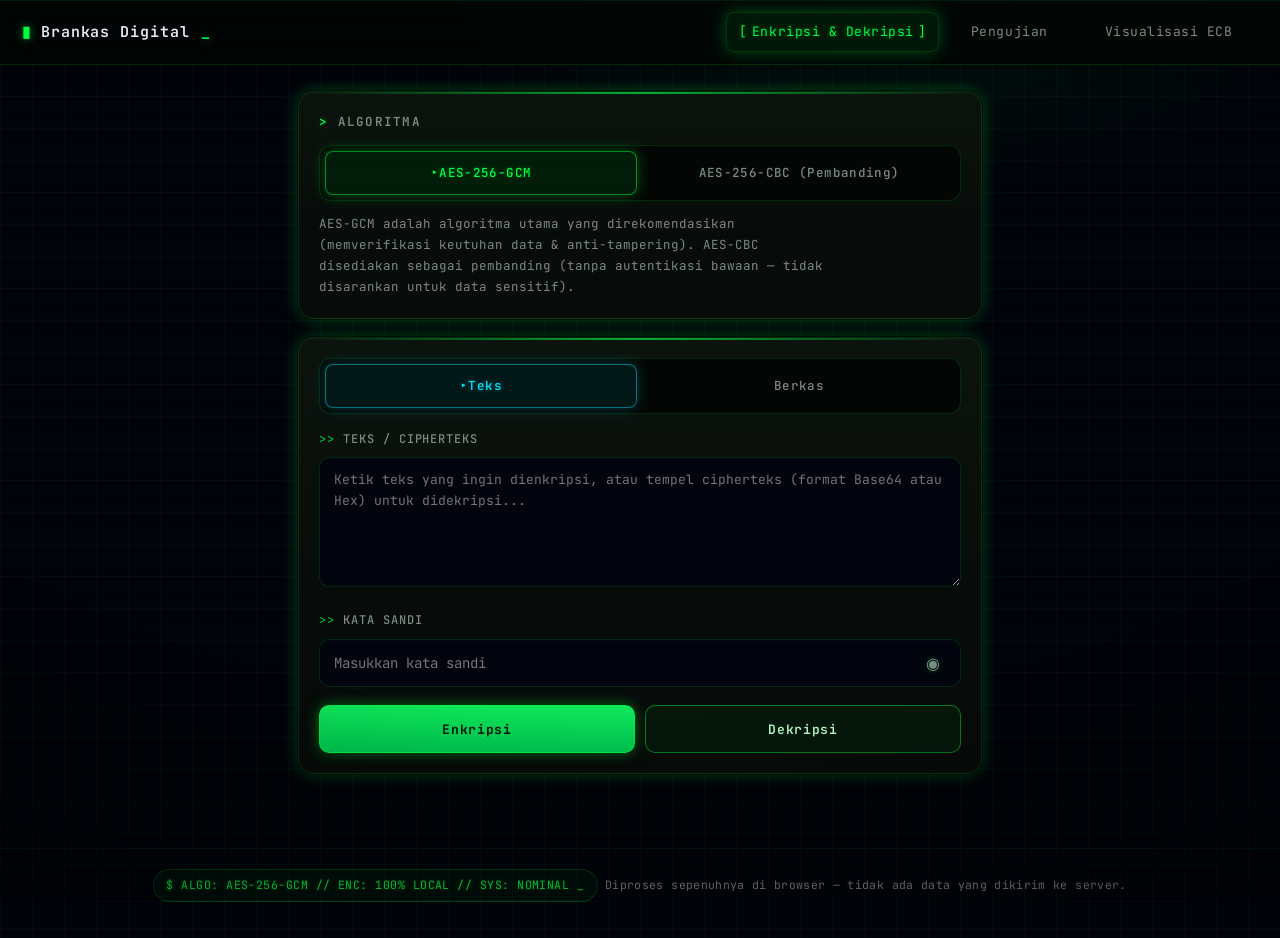
==== index.html @ 6b2234c1 "Sulap tampilan jadi terminal kriptografi ala hacker: tema gelap matrix green dengan efek CRT scanlin" ====
<!DOCTYPE html>
<html lang="id">
<head>
<meta charset="UTF-8">
<meta name="viewport" content="width=device-width, initial-scale=1, viewport-fit=cover">
<title>Brankas Digital — Enkripsi Modern</title>
<link rel="stylesheet" href="css/style.css">
</head>
<body>
<div class="app">

  <header class="topbar">
    <div class="brand">Brankas Digital</div>
    <nav class="topnav">
      <a href="index.html" class="active">Enkripsi &amp; Dekripsi</a>
      <a href="testing.html">Pengujian</a>
      <a href="enrichment.html">Visualisasi ECB</a>
    </nav>
  </header>

  <main class="wrap">

    <!-- Pemilihan algoritma -->
    <section class="panel">
      <h2>Algoritma</h2>
      <div class="algo-toggle" id="algoToggle">
        <button class="algo-btn active" data-algo="AES-GCM">AES-256-GCM</button>
        <button class="algo-btn" data-algo="AES-CBC">AES-256-CBC (Pembanding)</button>
      </div>
      <p class="hint">AES-GCM adalah algoritma utama yang direkomendasikan (memverifikasi keutuhan data &amp; anti-tampering). AES-CBC disediakan sebagai pembanding (tanpa autentikasi bawaan — tidak disarankan untuk data sensitif).</p>
    </section>

    <!-- Mode: teks atau berkas -->
    <section class="panel">
      <div class="mode-toggle" id="modeToggle">
        <button class="mode-btn active" data-mode="text">Teks</button>
        <button class="mode-btn" data-mode="file">Berkas</button>
      </div>

      <!-- ==== MODE TEKS ==== -->
      <div id="modeTextPanel" class="mode-panel">
        <label class="field-label">Teks / Cipherteks</label>
        <textarea id="textInput" rows="5" placeholder="Ketik teks yang ingin dienkripsi, atau tempel cipherteks (format Base64 atau Hex) untuk didekripsi..."></textarea>

        <label class="field-label">Kata Sandi</label>
        <div class="pw-field">
          <input type="password" id="textPassword" placeholder="Masukkan kata sandi">
          <button class="pw-toggle" data-target="textPassword">👁</button>
        </div>

        <div class="btn-row">
          <button class="btn-primary" id="btnEncryptText">Enkripsi</button>
          <button class="btn-secondary" id="btnDecryptText">Dekripsi</button>
        </div>

        <div id="textResultBox" class="result-box" style="display:none">
          <div class="result-header">
            <div style="display: flex; align-items: center; gap: 8px;">
              <span id="textResultBadge" class="badge"></span>
              <div class="format-toggle" id="formatToggle" style="display:none">
                <button class="btn-fmt active" id="btnFmtBase64" type="button">Base64</button>
                <button class="btn-fmt" id="btnFmtHex" type="button">Hex</button>
              </div>
            </div>
            <button id="btnCopyText" class="btn-copy">Salin</button>
          </div>
          <textarea id="textResult" rows="5" readonly></textarea>
        </div>

        <div id="textError" class="error-box" style="display:none"></div>
      </div>

      <!-- ==== MODE BERKAS ==== -->
      <div id="modeFilePanel" class="mode-panel" style="display:none">
        <label class="field-label">Berkas</label>
        <div class="dropzone" id="dropzone">
          <input type="file" id="fileInput" hidden>
          <p id="dropzoneText">Klik atau seret berkas ke sini (gambar, PDF, atau berkas apa pun)</p>
        </div>

        <label class="field-label">Kata Sandi</label>
        <div class="pw-field">
          <input type="password" id="filePassword" placeholder="Masukkan kata sandi">
          <button class="pw-toggle" data-target="filePassword">👁</button>
        </div>

        <div class="btn-row">
          <button class="btn-primary" id="btnEncryptFile">Enkripsi &amp; Unduh</button>
          <button class="btn-secondary" id="btnDecryptFile">Dekripsi &amp; Unduh</button>
        </div>

        <div id="fileProgress" class="progress-box" style="display:none">Memproses berkas...</div>
        <div id="fileSuccess" class="success-box" style="display:none"></div>
        <div id="fileError" class="error-box" style="display:none"></div>
      </div>
    </section>

  </main>

  <footer class="footer">
    Diproses sepenuhnya di browser — tidak ada data yang dikirim ke server.
  </footer>

</div>

<script src="js/crypto.js"></script>
<script src="js/main.js"></script>
<script src="js/ui.js"></script>
</body>
</html>
---- css/style.css ----
@import url('https://fonts.googleapis.com/css2?family=JetBrains+Mono:wght@300;400;500;600;700&display=swap');

/* =====================================================================
   BRANKAS DIGITAL — CRYPTO TERMINAL / CYBERPUNK HACKER THEME
   Gaya terverifikasi: cyberpunk-ui (#00FF41 matrix green, #0D0D0D OLED),
   palette "Cybersecurity Platform", tipografi "Terminal CLI Monospace".
   UI-only. Tidak mengubah logika kriptografi (js/crypto.js, js/main.js).
   ===================================================================== */

:root {
  color-scheme: dark;
  --bg: #050807;
  --bg-2: #01030A;
  --panel: #0A0E0C;
  --panel-2: #0C130E;
  --border: rgba(0, 255, 65, .14);
  --border-strong: rgba(0, 255, 65, .42);
  --text: #E6EDF3;
  --muted: #7C8A82;
  --accent: #00FF41;
  --accent-glow: rgba(0, 255, 65, .35);
  --accent-2: #4ADE80;
  --cyan: #00E5FF;
  --warn: #FFD166;
  --danger: #FF4D5E;
  --font-ui: 'JetBrains Mono', ui-monospace, SFMono-Regular, Menlo, Consolas, monospace;
  --font-cipher: 'JetBrains Mono', 'Cascadia Mono', ui-monospace, monospace;
  --r-sm: 8px;
  --r-md: 12px;
  --r-lg: 16px;
  --ease-out: cubic-bezier(.22, 1, .36, 1);
  --spring: cubic-bezier(.34, 1.56, .64, 1);
  --dur-1: 140ms;
  --dur-2: 240ms;
  --dur-3: 380ms;
  --glow-text: 0 0 8px rgba(0,255,65,.55);
  --glow-text-soft: 0 0 6px rgba(0,255,65,.3);
  --glow-box: 0 0 16px rgba(0,255,65,.28);
  box-sizing: border-box;
  padding-top: env(safe-area-inset-top, 0px);
  padding-bottom: env(safe-area-inset-bottom, 0px);
}

* { box-sizing: border-box; }
* { font-variant-ligatures: none; }
html { scroll-behavior: smooth; }
html, body { margin: 0; min-height: 100%; }

body {
  background-color: #01030A;
  background-image:
    linear-gradient(rgba(0,255,65,.03) 1px, transparent 1px),
    linear-gradient(90deg, rgba(0,255,65,.03) 1px, transparent 1px),
    radial-gradient(900px 460px at 70% -10%, rgba(0,255,65,.09), transparent 60%);
  background-size: 32px 32px, 32px 32px, auto auto;
  background-attachment: local, local, fixed;
  color: var(--text);
  font-family: var(--font-ui);
  font-size: 15px;
  line-height: 1.65;
  -webkit-font-smoothing: antialiased;
  overflow-x: hidden;
  min-height: 100dvh;
  text-rendering: optimizeLegibility;
}

/* CRT scanline overlay + vignette */
body::before {
  content: ""; position: fixed; inset: 0; z-index: 60; pointer-events: none;
  background: repeating-linear-gradient(0deg, transparent 0 2px, rgba(0,255,65,.028) 2px 3px);
  mix-blend-mode: overlay;
}
body::after {
  content: ""; position: fixed; inset: 0; z-index: 59; pointer-events: none;
  background: radial-gradient(120% 90% at 50% 30%, transparent 55%, rgba(0,0,0,.55) 100%);
}

::selection { background: rgba(0,255,65,.9); color: #01030A; }

:focus { outline: none; }
:focus-visible {
  outline: 1px solid var(--accent);
  outline-offset: 2px;
  box-shadow: 0 0 0 3px var(--accent-glow);
  border-radius: 6px;
}

::-webkit-scrollbar { width: 10px; height: 10px; }
::-webkit-scrollbar-track { background: #030604; }
::-webkit-scrollbar-thumb { background: rgba(0,255,65,.35); border: 2px solid #030604; border-radius: 8px; }
::-webkit-scrollbar-thumb:hover { background: rgba(0,255,65,.6); }

/* ---------------- App frame / topbar terminal ---------------- */
.app { min-height: 100dvh; display: flex; flex-direction: column; }

.topbar {
  position: sticky; top: 0; z-index: 40;
  display: flex; align-items: center; justify-content: space-between;
  gap: 12px; flex-wrap: wrap;
  padding: 12px 22px;
  background: rgba(2,6,4,.82);
  -webkit-backdrop-filter: blur(12px); backdrop-filter: blur(12px);
  border-bottom: 1px solid var(--border);
  box-shadow: 0 1px 0 rgba(0,255,65,.08) inset, 0 8px 24px -16px rgba(0,0,0,.8);
}

.brand {
  font-weight: 600; font-size: 15px; letter-spacing: .06em;
  display: inline-flex; align-items: center; gap: 10px;
}
.brand::before {
  content: "\25AE"; color: var(--accent);
  text-shadow: var(--glow-text);
  animation: cell-blink 1.1s steps(2) infinite;
}
.brand::after {
  content: "_"; margin-left: 2px; color: var(--accent);
  text-shadow: var(--glow-text);
  animation: cell-blink 1.1s steps(2) infinite;
}

.topnav { display: flex; gap: 6px; flex-wrap: wrap; }
.topnav a {
  position: relative;
  color: var(--muted); text-decoration: none; font-size: 13px; font-weight: 400;
  letter-spacing: .04em; padding: 8px 12px; border-radius: 8px; min-height: 40px;
  display: inline-flex; align-items: center; gap: 4px;
  border: 1px solid transparent;
  transition: color var(--dur-2) var(--ease-out), background var(--dur-2), border-color var(--dur-2), box-shadow var(--dur-2);
  cursor: pointer;
}
.topnav a::before { content: "["; color: var(--accent); opacity: 0; transition: opacity var(--dur-1); }
.topnav a::after { content: "]"; color: var(--accent); opacity: 0; transition: opacity var(--dur-1); }
.topnav a:hover { color: var(--text); text-shadow: var(--glow-text-soft); }
.topnav a:hover::before, .topnav a:hover::after { opacity: 1; }
.topnav a.active {
  color: var(--accent); text-shadow: var(--glow-text-soft);
  border-color: var(--border); background: rgba(0,255,65,.07);
  box-shadow: var(--glow-box);
}
.topnav a.active::before, .topnav a.active::after { opacity: 1; }

.wrap { width: 100%; max-width: 720px; margin: 0 auto; padding: 26px 18px 56px; flex: 1; }

/* ---------------- Panels = terminal windows ---------------- */
.panel {
  position: relative;
  background: linear-gradient(180deg, #0C130E, #070B09 60%);
  border: 1px solid var(--border);
  border-radius: var(--r-lg);
  padding: 20px; margin-bottom: 18px;
  box-shadow: 0 0 0 1px rgba(0,0,0,.6), var(--glow-box);
  animation: rise var(--dur-3) var(--ease-out) backwards;
  overflow: hidden;
}
.panel::before {
  content: ""; position: absolute; inset-inline: 0; top: 0; height: 2px;
  background: linear-gradient(90deg, transparent, var(--accent), transparent);
  opacity: .65; animation: wire 4s var(--ease-out) infinite;
}
.wrap .panel:nth-child(2) { animation-delay: 60ms; }
.wrap .panel:nth-child(3) { animation-delay: 120ms; }
.panel h2 {
  font-size: 12.5px; margin: 0 0 12px; color: var(--muted);
  font-weight: 600; letter-spacing: .1em; text-transform: uppercase;
}
.panel h2::before { content: "> "; color: var(--accent); text-shadow: var(--glow-text-soft); }
.panel h3 { letter-spacing: .02em; }

@keyframes rise { from { opacity: 0; transform: translateY(10px); } to { opacity: 1; transform: none; } }
@keyframes wire { 0%, 100% { opacity: .35; } 50% { opacity: .9; } }
@keyframes cell-blink { 0%, 49% { opacity: 1; } 50%, 100% { opacity: 0; } }

/* ---------------- Segmented toggles ---------------- */
.algo-toggle, .mode-toggle {
  display: flex; gap: 6px; margin-bottom: 12px;
  background: #030604; border: 1px solid var(--border);
  padding: 5px; border-radius: 12px;
}
.algo-btn, .mode-btn {
  flex: 1; min-height: 44px; padding: 10px 12px; border-radius: 8px;
  border: 1px solid transparent;
  background: transparent; color: var(--muted);
  font-size: 12.5px; font-weight: 500; font-family: var(--font-ui); letter-spacing: .03em;
  cursor: pointer; touch-action: manipulation;
  transition: transform var(--dur-1) var(--ease-out), background var(--dur-2), color var(--dur-2),
    border-color var(--dur-2), box-shadow var(--dur-2), text-shadow var(--dur-2);
}
.algo-btn:hover, .mode-btn:hover { color: var(--text); background: rgba(0,255,65,.05); }
.algo-btn:active, .mode-btn:active { transform: scale(.96); }
.algo-btn.active {
  border-color: rgba(0,255,65,.5); color: var(--accent);
  background: rgba(0,255,65,.09); text-shadow: var(--glow-text-soft);
  box-shadow: var(--glow-box);
}
.algo-btn.active::before, .mode-btn.active::before { content: "\25B8 "; }
.mode-btn.active {
  border-color: rgba(0,229,255,.45); color: var(--cyan);
  background: rgba(0,229,255,.08); text-shadow: 0 0 6px rgba(0,229,255,.4);
  box-shadow: 0 0 14px rgba(0,229,255,.22);
}

.hint { font-size: 12.5px; color: var(--muted); margin: 0; line-height: 1.7; max-width: 64ch; }
.hint code { color: var(--accent); background: rgba(0,255,65,.08); padding: 1px 5px; border-radius: 4px; font-family: var(--font-cipher); font-size: 12px; }
.field-label {
  display: block; font-size: 12px; font-weight: 500; color: var(--muted);
  letter-spacing: .08em; text-transform: uppercase; margin: 16px 0 8px;
}
.field-label::before { content: ">> "; color: var(--accent); opacity: .7; }

/* ---------------- Inputs: terminal fields ---------------- */
textarea, input[type="password"], input[type="text"], input[type="file"] {
  width: 100%; max-width: 100%;
  background: #01040D; color: var(--text);
  border: 1px solid var(--border); border-radius: 10px;
  padding: 12px 14px; font-size: 14px; line-height: 1.6;
  caret-color: var(--accent);
  box-shadow: inset 0 1px 0 rgba(255,255,255,.02), 0 0 0 0 transparent;
  transition: border-color var(--dur-2) var(--ease-out), box-shadow var(--dur-2), background var(--dur-2);
}
textarea { font-family: var(--font-cipher); font-size: 13px; resize: vertical; min-height: 130px; overflow-wrap: anywhere; }
input[type="password"], input[type="text"] { font-family: var(--font-ui); min-height: 48px; }
textarea:hover, input:hover { border-color: var(--border-strong); }
textarea:focus, input:focus {
  outline: none; border-color: var(--accent);
  box-shadow: inset 0 0 0 1px rgba(0,255,65,.25), 0 0 0 3px var(--accent-glow);
  background: #021009;
}

.pw-field { position: relative; }
.pw-field input { padding-right: 52px; }
.pw-toggle {
  position: absolute; right: 6px; top: 50%; transform: translateY(-50%);
  min-width: 44px; min-height: 44px;
  display: inline-flex; align-items: center; justify-content: center;
  background: transparent; border: none; border-radius: 8px;
  cursor: pointer; font-size: 0;
  color: var(--muted);
  transition: background var(--dur-1), color var(--dur-1), transform var(--dur-1) var(--spring);
}
.pw-toggle::before { content: "\25C9"; font-size: 16px; color: inherit; text-shadow: var(--glow-text-soft); }
.pw-field:has(input[type="text"]) .pw-toggle::before { content: "\25CB"; color: var(--accent); }
.pw-toggle:hover { background: rgba(0,255,65,.08); color: var(--accent); }
.pw-toggle:active { transform: translateY(-50%) scale(.88); }

/* ---------------- Buttons: command-style ---------------- */
.btn-row { display: flex; gap: 10px; margin-top: 18px; flex-wrap: wrap; }
.btn-primary, .btn-secondary, .btn-copy {
  position: relative; overflow: hidden;
  border-radius: 10px; padding: 12px 18px; font-size: 13px; min-height: 48px;
  font-weight: 600; font-family: var(--font-ui); letter-spacing: .05em;
  cursor: pointer; touch-action: manipulation;
  transition: transform var(--dur-1) var(--ease-out), box-shadow var(--dur-2), background var(--dur-2),
    border-color var(--dur-2), color var(--dur-2), filter var(--dur-2);
  flex: 1;
}
.btn-primary::after, .btn-secondary::after {
  content: ""; position: absolute; top: 0; bottom: 0; left: -60%; width: 40%;
  background: linear-gradient(100deg, transparent, rgba(255,255,255,.16), transparent);
  transform: skewX(-20deg); transition: left .5s var(--ease-out);
  pointer-events: none;
}
.btn-primary:hover::after, .btn-secondary:hover::after { left: 120%; }
.btn-primary {
  border: 1px solid rgba(0,255,65,.65);
  background: linear-gradient(180deg, #0FE65A, #00C853);
  color: #03150A; text-shadow: none; font-weight: 700;
  box-shadow: 0 0 14px rgba(0,255,65,.4);
}
.btn-primary:hover { transform: translateY(-1px); box-shadow: 0 0 22px rgba(0,255,65,.6); filter: brightness(1.06); }
.btn-primary:active { transform: translateY(1px) scale(.98); box-shadow: 0 0 8px rgba(0,255,65,.3); }
.btn-primary:disabled { opacity: .5; cursor: wait; transform: none; box-shadow: none; }
.btn-secondary {
  border: 1px solid var(--border-strong); color: #B7FFCA;
  background: rgba(0,255,65,.05);
}
.btn-secondary:hover { border-color: var(--accent); background: rgba(0,255,65,.1); box-shadow: var(--glow-box); transform: translateY(-1px); color: var(--accent); }
.btn-secondary:active { transform: translateY(1px) scale(.98); }

/* ---------------- Dropzone ---------------- */
.dropzone {
  border: 1.5px dashed var(--border-strong); border-radius: var(--r-md);
  padding: 30px 18px; text-align: center; cursor: pointer;
  font-size: 13px; line-height: 1.6; color: var(--muted);
  background: rgba(0,255,65,.02);
  transition: border-color var(--dur-2) var(--ease-out), background var(--dur-2),
    transform var(--dur-2) var(--ease-out), box-shadow var(--dur-2), color var(--dur-2);
}
.dropzone::before { content: "\25A3 "; color: var(--accent); opacity: .6; }
.dropzone:hover { border-color: var(--accent); color: var(--text); background: rgba(0,255,65,.06); }
.dropzone.dragover {
  border-style: solid; border-color: var(--accent); color: var(--accent);
  background: rgba(0,255,65,.09); transform: scale(1.01);
  box-shadow: var(--glow-box); text-shadow: var(--glow-text-soft);
}

/* ---------------- Result / feedback ---------------- */
.mode-panel { animation: fadeSlide var(--dur-3) var(--ease-out); }
@keyframes fadeSlide { from { opacity: 0; transform: translateY(8px); } to { opacity: 1; transform: none; } }

.result-box { margin-top: 18px; animation: fadeSlide var(--dur-2) var(--ease-out); }
.result-header { display: flex; align-items: center; justify-content: space-between; gap: 10px; flex-wrap: wrap; margin-bottom: 8px; }
.badge {
  display: inline-flex; align-items: center; gap: 8px;
  font-size: 11.5px; font-weight: 600; padding: 5px 11px; border-radius: 999px;
  background: rgba(0,255,65,.08); color: var(--accent);
  border: 1px solid rgba(0,255,65,.35); text-shadow: var(--glow-text-soft);
}
.badge::before {
  content: ""; width: 7px; height: 7px; border-radius: 50%;
  background: currentColor; box-shadow: 0 0 8px currentColor;
  animation: cell-blink 1.6s steps(2) infinite;
}
.btn-copy {
  flex: none; padding: 8px 14px; min-height: 40px; font-size: 12px;
  background: rgba(0,255,65,.04); border: 1px solid var(--border-strong);
  color: #B7FFCA; border-radius: 8px;
}
.btn-copy:hover { border-color: var(--accent); color: var(--accent); background: rgba(0,255,65,.1); box-shadow: var(--glow-box); transform: translateY(-1px); }
.btn-copy:active { transform: scale(.94); }

.format-toggle {
  display: inline-flex; gap: 4px; padding: 3px;
  background: #030604; border: 1px solid var(--border); border-radius: 999px;
}
.btn-fmt {
  font-size: 11.5px; font-weight: 600; padding: 6px 12px; min-height: 32px; border-radius: 999px;
  border: 1px solid transparent; background: transparent; color: var(--muted);
  cursor: pointer; font-family: var(--font-ui); letter-spacing: .04em;
  transition: all var(--dur-2) var(--ease-out);
}
.btn-fmt:hover { color: var(--text); }
.btn-fmt.active { background: rgba(0,255,65,.12); border-color: rgba(0,255,65,.4); color: var(--accent); text-shadow: var(--glow-text-soft); }
.btn-fmt:active { transform: scale(.94); }

.error-box, .success-box, .progress-box {
  margin-top: 14px; padding: 13px 15px; border-radius: 10px;
  font-size: 12.5px; line-height: 1.7;
  animation: fadeSlide var(--dur-2) var(--ease-out);
  overflow-wrap: anywhere;
}
.error-box { background: rgba(255,77,94,.08); color: #FF9AA8; border: 1px solid rgba(255,77,94,.35); }
.error-box::before { content: "!! "; color: var(--danger); font-weight: 700; }
.success-box { background: rgba(0,255,65,.07); color: var(--accent); border: 1px solid rgba(0,255,65,.3); }
.success-box::before { content: "++ "; color: var(--accent); font-weight: 700; }
.progress-box {
  background: rgba(0,255,65,.06); color: #B7FFCA; border: 1px solid rgba(0,255,65,.28);
  position: relative; overflow: hidden;
}
.progress-box::after {
  content: ""; position: absolute; inset: 0;
  background: linear-gradient(100deg, transparent 30%, rgba(0,255,65,.1) 50%, transparent 70%);
  animation: shimmer 1.3s linear infinite;
}
@keyframes shimmer { from { transform: translateX(-100%); } to { transform: translateX(100%); } }

.footer {
  text-align: center; color: var(--muted); font-size: 11.5px; letter-spacing: .03em;
  padding: 20px 18px 30px; line-height: 1.8;
  border-top: 1px solid rgba(0,255,65,.08);
}
.term-status {
  display: inline-flex; align-items: center; gap: 8px;
  margin-bottom: 6px; font-size: 11.5px; color: var(--accent);
  background: rgba(0,255,65,.05); border: 1px solid rgba(0,255,65,.2);
  padding: 5px 12px; border-radius: 999px; text-shadow: var(--glow-text-soft);
  letter-spacing: .04em;
}
.term-status::after { content: "_"; animation: cell-blink 1.1s steps(2) infinite; }

/* ---------------- testing.html & enrichment.html ---------------- */
.test-card h3 { font-size: 14px; margin: 0 0 4px; font-weight: 600; }
.test-card h3::before { content: "#"; color: var(--accent); text-shadow: var(--glow-text-soft); margin-right: 6px; }
.test-card .desc { font-size: 12.5px; color: var(--muted); margin: 0 0 14px; line-height: 1.7; }
table { width: 100%; border-collapse: collapse; font-size: 13px; }
th, td { text-align: left; padding: 9px 8px; border-bottom: 1px solid var(--border); font-variant-numeric: tabular-nums; }
th { color: var(--muted); font-weight: 500; font-size: 11px; letter-spacing: .06em; text-transform: uppercase; }
tbody tr { transition: background var(--dur-1); }
tbody tr:hover { background: rgba(0,255,65,.045); }
.pass { color: var(--accent-2); font-weight: 700; text-shadow: var(--glow-text-soft); }
.pass::before { content: "+ "; }
.fail { color: var(--danger); font-weight: 700; text-shadow: 0 0 6px rgba(255,77,94,.4); }
.fail::before { content: "x "; }
.metric-row { display: flex; justify-content: space-between; gap: 12px; padding: 10px 0; border-bottom: 1px solid var(--border); font-size: 13px; font-variant-numeric: tabular-nums; }
.metric-row:last-child { border-bottom: none; }
.metric-label { color: var(--muted); }
.hist-bars { display: flex; align-items: flex-end; height: 64px; gap: 2px; margin-top: 8px; }
.hist-bar {
  flex: 1; background: linear-gradient(180deg, var(--accent), rgba(0,255,65,.15));
  border-radius: 2px 2px 0 0; min-width: 2px;
  box-shadow: 0 0 6px rgba(0,255,65,.15);
  animation: grow var(--dur-3) var(--ease-out) backwards;
  transform-origin: bottom;
}
@keyframes grow { from { transform: scaleY(0); } to { transform: scaleY(1); } }
.hist-label { font-size: 11px; color: var(--muted); margin-top: 8px; letter-spacing: .05em; }
.compare-grid { display: grid; grid-template-columns: 1fr 1fr; gap: 14px; }
.compare-col {
  border: 1px solid var(--border); border-radius: var(--r-md); padding: 14px;
  background: rgba(0,255,65,.03);
  transition: border-color var(--dur-2), transform var(--dur-2) var(--ease-out), box-shadow var(--dur-2), text-shadow var(--dur-2);
}
.compare-col:hover { border-color: var(--border-strong); transform: translateY(-2px); box-shadow: var(--glow-box); }
.compare-col h4 { margin: 0 0 8px; font-size: 13px; font-weight: 600; }
.compare-col h4::before { content: "["; color: var(--accent); }
.compare-col h4::after { content: "]"; color: var(--accent); }
.run-all { margin-bottom: 20px; }
.canvas-grid { display: grid; grid-template-columns: 1fr; gap: 16px; margin-top: 16px; }
.canvas-box { text-align: center; }
.canvas-box canvas {
  max-width: 100%; height: auto; border: 1px solid var(--border);
  border-radius: 10px; box-shadow: 0 0 0 1px rgba(0,0,0,.6), var(--glow-box);
  background: #000;
  animation: fadeSlide var(--dur-2) var(--ease-out);
}
.canvas-box p { font-size: 12px; color: var(--muted); margin-top: 8px; line-height: 1.6; }
.canvas-box p::before { content: "> "; color: var(--accent); opacity: .7; }
.banner-warning { animation: fadeSlide var(--dur-2) var(--ease-out); }

/* ---------------- CRT boot overlay ---------------- */
#crtBoot {
  position: fixed; inset: 0; z-index: 200;
  background: #01030A;
  display: flex; align-items: center; justify-content: center;
  padding: 24px; text-align: left;
  transition: opacity .4s var(--ease-out);
}
#crtBoot .crt-boot-inner { width: min(560px, 92vw); }
#crtBoot .crt-boot-cmd {
  color: var(--warn); font-size: 12.5px; letter-spacing: .05em; margin-bottom: 12px;
  text-shadow: 0 0 6px rgba(255,209,102,.4);
}
#crtBoot .crt-boot-lines { color: var(--accent); font-size: 12.5px; line-height: 1.9; text-shadow: var(--glow-text-soft); }
#crtBoot .crt-boot-lines div { opacity: 0; animation: bootline .18s linear forwards; }
#crtBoot::after { content: "_"; color: var(--accent); position: absolute; bottom: 26%; font-size: 18px; animation: cell-blink 1s steps(2) infinite; }
@keyframes bootline { from { opacity: 0; transform: translateX(-6px); } to { opacity: 1; transform: none; } }

/* ------------------------------------------------ */
/* Responsive: mobile-first                          */
/* ------------------------------------------------ */
@media (max-width: 560px) {
  .topbar { padding: 10px 14px; }
  .wrap { padding: 18px 12px 44px; }
  .panel { padding: 15px; border-radius: 14px; }
  .btn-row { flex-direction: column; }
  .btn-primary, .btn-secondary { width: 100%; }
  .algo-toggle, .mode-toggle { flex-direction: column; }
  .compare-grid { grid-template-columns: 1fr; }
  table { display: block; overflow-x: auto; white-space: nowrap; }
  .brand { font-size: 14px; }
}
@media (min-width: 700px) {
  .canvas-grid { grid-template-columns: 1fr 1fr 1fr; }
}

/* ---------------- Aksesibilitas: reduced motion ---------------- */
@media (prefers-reduced-motion: reduce) {
  *, *::before, *::after {
    animation: none !important; transition: none !important;
    scroll-behavior: auto !important;
  }
  .panel::before, .brand::before, .brand::after, .badge::before, .term-status::after,
  #crtBoot::after { display: none; }
}
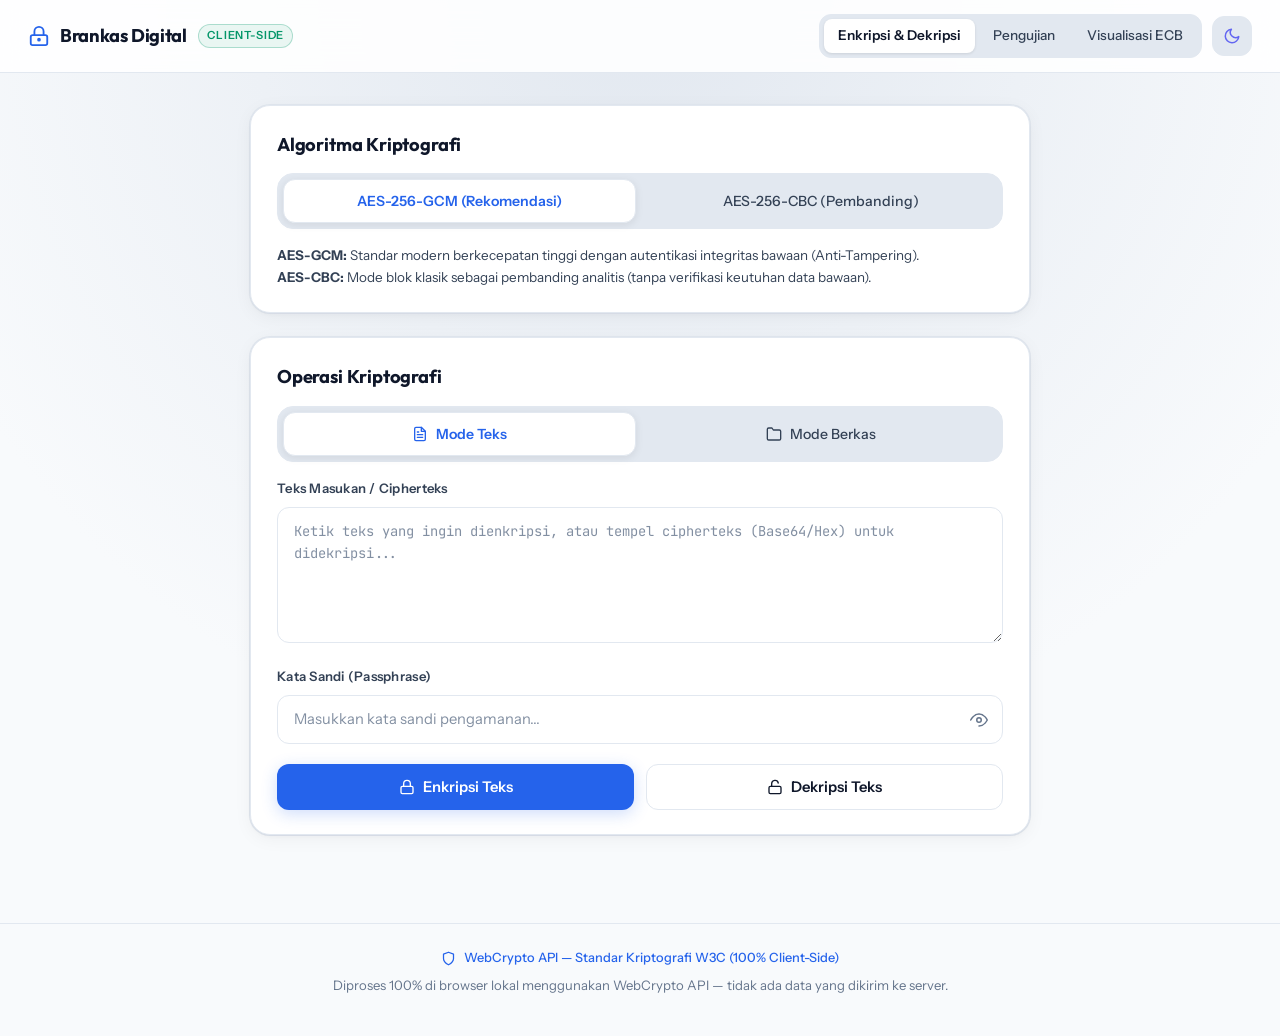
==== commit 87edd8f3: "feat(ui): perbarui UI/UX modern dengan Dark & Light mode switcher, tipografi dinamis, dan perbaikan " ====
--- a/index.html
+++ b/index.html
@@ -3,54 +3,119 @@
 <head>
 <meta charset="UTF-8">
 <meta name="viewport" content="width=device-width, initial-scale=1, viewport-fit=cover">
-<title>Brankas Digital — Enkripsi Modern</title>
+<title>Brankas Digital — Enkripsi Modern WebCrypto</title>
+<script>
+  (function() {
+    var saved = localStorage.getItem("brankas-theme");
+    var theme = saved || (window.matchMedia("(prefers-color-scheme: light)").matches ? "light" : "dark");
+    document.documentElement.setAttribute("data-theme", theme);
+  })();
+</script>
 <link rel="stylesheet" href="css/style.css">
 </head>
 <body>
 <div class="app">
 
   <header class="topbar">
-    <div class="brand">Brankas Digital</div>
-    <nav class="topnav">
-      <a href="index.html" class="active">Enkripsi &amp; Dekripsi</a>
-      <a href="testing.html">Pengujian</a>
-      <a href="enrichment.html">Visualisasi ECB</a>
-    </nav>
+    <div class="brand-group">
+      <a href="index.html" class="brand">
+        <svg class="brand-icon" viewBox="0 0 24 24" width="22" height="22" fill="none" stroke="currentColor" stroke-width="2" stroke-linecap="round" stroke-linejoin="round">
+          <rect x="3" y="11" width="18" height="11" rx="2" ry="2"></rect>
+          <path d="M7 11V7a5 5 0 0 1 10 0v4"></path>
+          <circle cx="12" cy="16" r="1"></circle>
+        </svg>
+        <span>Brankas Digital</span>
+      </a>
+      <span class="brand-badge">Client-Side</span>
+    </div>
+    <div class="topbar-actions">
+      <nav class="topnav">
+        <a href="index.html" class="active">Enkripsi &amp; Dekripsi</a>
+        <a href="testing.html">Pengujian</a>
+        <a href="enrichment.html">Visualisasi ECB</a>
+      </nav>
+      <button class="theme-toggle" id="themeToggle" type="button" aria-label="Ganti Tema" title="Ganti Mode Tema">
+        <svg class="icon-sun" viewBox="0 0 24 24" width="18" height="18" fill="none" stroke="currentColor" stroke-width="2" stroke-linecap="round" stroke-linejoin="round">
+          <circle cx="12" cy="12" r="5"></circle>
+          <line x1="12" y1="1" x2="12" y2="3"></line>
+          <line x1="12" y1="21" x2="12" y2="23"></line>
+          <line x1="4.22" y1="4.22" x2="5.64" y2="5.64"></line>
+          <line x1="18.36" y1="18.36" x2="19.78" y2="19.78"></line>
+          <line x1="1" y1="12" x2="3" y2="12"></line>
+          <line x1="21" y1="12" x2="23" y2="12"></line>
+          <line x1="4.22" y1="19.78" x2="5.64" y2="18.36"></line>
+          <line x1="18.36" y1="5.64" x2="19.78" y2="4.22"></line>
+        </svg>
+        <svg class="icon-moon" viewBox="0 0 24 24" width="18" height="18" fill="none" stroke="currentColor" stroke-width="2" stroke-linecap="round" stroke-linejoin="round">
+          <path d="M21 12.79A9 9 0 1 1 11.21 3 7 7 0 0 0 21 12.79z"></path>
+        </svg>
+      </button>
+    </div>
   </header>
 
   <main class="wrap">
 
     <!-- Pemilihan algoritma -->
     <section class="panel">
-      <h2>Algoritma</h2>
+      <h2>Algoritma Kriptografi</h2>
       <div class="algo-toggle" id="algoToggle">
-        <button class="algo-btn active" data-algo="AES-GCM">AES-256-GCM</button>
-        <button class="algo-btn" data-algo="AES-CBC">AES-256-CBC (Pembanding)</button>
-      </div>
-      <p class="hint">AES-GCM adalah algoritma utama yang direkomendasikan (memverifikasi keutuhan data &amp; anti-tampering). AES-CBC disediakan sebagai pembanding (tanpa autentikasi bawaan — tidak disarankan untuk data sensitif).</p>
+        <button class="algo-btn active" data-algo="AES-GCM" type="button">AES-256-GCM (Rekomendasi)</button>
+        <button class="algo-btn" data-algo="AES-CBC" type="button">AES-256-CBC (Pembanding)</button>
+      </div>
+      <p class="hint">
+        <strong>AES-GCM:</strong> Standar modern berkecepatan tinggi dengan autentikasi integritas bawaan (Anti-Tampering).<br>
+        <strong>AES-CBC:</strong> Mode blok klasik sebagai pembanding analitis (tanpa verifikasi keutuhan data bawaan).
+      </p>
     </section>
 
     <!-- Mode: teks atau berkas -->
     <section class="panel">
+      <h2>Operasi Kriptografi</h2>
       <div class="mode-toggle" id="modeToggle">
-        <button class="mode-btn active" data-mode="text">Teks</button>
-        <button class="mode-btn" data-mode="file">Berkas</button>
+        <button class="mode-btn active" data-mode="text" type="button">
+          <svg viewBox="0 0 24 24" width="16" height="16" fill="none" stroke="currentColor" stroke-width="2" stroke-linecap="round" stroke-linejoin="round">
+            <path d="M14 2H6a2 2 0 0 0-2 2v16a2 2 0 0 0 2 2h12a2 2 0 0 0 2-2V8z"></path>
+            <polyline points="14 2 14 8 20 8"></polyline>
+            <line x1="16" y1="13" x2="8" y2="13"></line>
+            <line x1="16" y1="17" x2="8" y2="17"></line>
+            <polyline points="10 9 9 9 8 9"></polyline>
+          </svg>
+          Mode Teks
+        </button>
+        <button class="mode-btn" data-mode="file" type="button">
+          <svg viewBox="0 0 24 24" width="16" height="16" fill="none" stroke="currentColor" stroke-width="2" stroke-linecap="round" stroke-linejoin="round">
+            <path d="M22 19a2 2 0 0 1-2 2H4a2 2 0 0 1-2-2V5a2 2 0 0 1 2-2h5l2 3h9a2 2 0 0 1 2 2z"></path>
+          </svg>
+          Mode Berkas
+        </button>
       </div>
 
       <!-- ==== MODE TEKS ==== -->
       <div id="modeTextPanel" class="mode-panel">
-        <label class="field-label">Teks / Cipherteks</label>
-        <textarea id="textInput" rows="5" placeholder="Ketik teks yang ingin dienkripsi, atau tempel cipherteks (format Base64 atau Hex) untuk didekripsi..."></textarea>
-
-        <label class="field-label">Kata Sandi</label>
+        <label class="field-label" for="textInput">Teks Masukan / Cipherteks</label>
+        <textarea id="textInput" rows="5" placeholder="Ketik teks yang ingin dienkripsi, atau tempel cipherteks (Base64/Hex) untuk didekripsi..."></textarea>
+
+        <label class="field-label" for="textPassword">Kata Sandi (Passphrase)</label>
         <div class="pw-field">
-          <input type="password" id="textPassword" placeholder="Masukkan kata sandi">
-          <button class="pw-toggle" data-target="textPassword">👁</button>
+          <input type="password" id="textPassword" placeholder="Masukkan kata sandi pengamanan..." autocomplete="new-password">
+          <button class="pw-toggle" type="button" data-target="textPassword" aria-label="Tampilkan kata sandi"></button>
         </div>
 
         <div class="btn-row">
-          <button class="btn-primary" id="btnEncryptText">Enkripsi</button>
-          <button class="btn-secondary" id="btnDecryptText">Dekripsi</button>
+          <button class="btn-primary" id="btnEncryptText" type="button">
+            <svg viewBox="0 0 24 24" width="16" height="16" fill="none" stroke="currentColor" stroke-width="2" stroke-linecap="round" stroke-linejoin="round">
+              <rect x="3" y="11" width="18" height="11" rx="2" ry="2"></rect>
+              <path d="M7 11V7a5 5 0 0 1 10 0v4"></path>
+            </svg>
+            Enkripsi Teks
+          </button>
+          <button class="btn-secondary" id="btnDecryptText" type="button">
+            <svg viewBox="0 0 24 24" width="16" height="16" fill="none" stroke="currentColor" stroke-width="2" stroke-linecap="round" stroke-linejoin="round">
+              <rect x="3" y="11" width="18" height="11" rx="2" ry="2"></rect>
+              <path d="M7 11V7a5 5 0 0 1 9.9-1"></path>
+            </svg>
+            Dekripsi Teks
+          </button>
         </div>
 
         <div id="textResultBox" class="result-box" style="display:none">
@@ -62,9 +127,15 @@
                 <button class="btn-fmt" id="btnFmtHex" type="button">Hex</button>
               </div>
             </div>
-            <button id="btnCopyText" class="btn-copy">Salin</button>
+            <button id="btnCopyText" class="btn-copy" type="button">
+              <svg viewBox="0 0 24 24" width="14" height="14" fill="none" stroke="currentColor" stroke-width="2" stroke-linecap="round" stroke-linejoin="round">
+                <rect x="9" y="9" width="13" height="13" rx="2" ry="2"></rect>
+                <path d="M5 15H4a2 2 0 0 1-2-2V4a2 2 0 0 1 2-2h9a2 2 0 0 1 2 2v1"></path>
+              </svg>
+              Salin
+            </button>
           </div>
-          <textarea id="textResult" rows="5" readonly></textarea>
+          <textarea id="textResult" rows="5" readonly spellcheck="false"></textarea>
         </div>
 
         <div id="textError" class="error-box" style="display:none"></div>
@@ -72,24 +143,45 @@
 
       <!-- ==== MODE BERKAS ==== -->
       <div id="modeFilePanel" class="mode-panel" style="display:none">
-        <label class="field-label">Berkas</label>
+        <label class="field-label">Berkas Target</label>
         <div class="dropzone" id="dropzone">
           <input type="file" id="fileInput" hidden>
-          <p id="dropzoneText">Klik atau seret berkas ke sini (gambar, PDF, atau berkas apa pun)</p>
-        </div>
-
-        <label class="field-label">Kata Sandi</label>
+          <div style="margin-bottom: 8px;">
+            <svg viewBox="0 0 24 24" width="38" height="38" fill="none" stroke="currentColor" stroke-width="1.6" stroke-linecap="round" stroke-linejoin="round" style="color: var(--primary); opacity: 0.9;">
+              <path d="M21 15v4a2 2 0 0 1-2 2H5a2 2 0 0 1-2-2v-4"></path>
+              <polyline points="17 8 12 3 7 8"></polyline>
+              <line x1="12" y1="3" x2="12" y2="15"></line>
+            </svg>
+          </div>
+          <p id="dropzoneText"><strong>Pilih atau seret berkas ke sini</strong><br><span style="font-size: 0.8rem; color: var(--text-muted);">Mendukung semua format (Dokumen, Gambar, PDF, Arsip, dll.)</span></p>
+        </div>
+
+        <label class="field-label" for="filePassword">Kata Sandi (Passphrase)</label>
         <div class="pw-field">
-          <input type="password" id="filePassword" placeholder="Masukkan kata sandi">
-          <button class="pw-toggle" data-target="filePassword">👁</button>
+          <input type="password" id="filePassword" placeholder="Masukkan kata sandi pengamanan berkas..." autocomplete="new-password">
+          <button class="pw-toggle" type="button" data-target="filePassword" aria-label="Tampilkan kata sandi"></button>
         </div>
 
         <div class="btn-row">
-          <button class="btn-primary" id="btnEncryptFile">Enkripsi &amp; Unduh</button>
-          <button class="btn-secondary" id="btnDecryptFile">Dekripsi &amp; Unduh</button>
-        </div>
-
-        <div id="fileProgress" class="progress-box" style="display:none">Memproses berkas...</div>
+          <button class="btn-primary" id="btnEncryptFile" type="button">
+            <svg viewBox="0 0 24 24" width="16" height="16" fill="none" stroke="currentColor" stroke-width="2" stroke-linecap="round" stroke-linejoin="round">
+              <path d="M21 15v4a2 2 0 0 1-2 2H5a2 2 0 0 1-2-2v-4"></path>
+              <polyline points="7 10 12 15 17 10"></polyline>
+              <line x1="12" y1="15" x2="12" y2="3"></line>
+            </svg>
+            Enkripsi &amp; Unduh (.enc)
+          </button>
+          <button class="btn-secondary" id="btnDecryptFile" type="button">
+            <svg viewBox="0 0 24 24" width="16" height="16" fill="none" stroke="currentColor" stroke-width="2" stroke-linecap="round" stroke-linejoin="round">
+              <path d="M21 15v4a2 2 0 0 1-2 2H5a2 2 0 0 1-2-2v-4"></path>
+              <polyline points="7 10 12 15 17 10"></polyline>
+              <line x1="12" y1="15" x2="12" y2="3"></line>
+            </svg>
+            Dekripsi &amp; Unduh Asli
+          </button>
+        </div>
+
+        <div id="fileProgress" class="progress-box" style="display:none">Sedang memproses berkas secara lokal...</div>
         <div id="fileSuccess" class="success-box" style="display:none"></div>
         <div id="fileError" class="error-box" style="display:none"></div>
       </div>
@@ -98,7 +190,7 @@
   </main>
 
   <footer class="footer">
-    Diproses sepenuhnya di browser — tidak ada data yang dikirim ke server.
+    Diproses 100% di browser lokal menggunakan WebCrypto API — tidak ada data yang dikirim ke server.
   </footer>
 
 </div>
--- a/css/style.css
+++ b/css/style.css
@@ -1,464 +1,1051 @@
-@import url('https://fonts.googleapis.com/css2?family=JetBrains+Mono:wght@300;400;500;600;700&display=swap');
-
-/* =====================================================================
-   BRANKAS DIGITAL — CRYPTO TERMINAL / CYBERPUNK HACKER THEME
-   Gaya terverifikasi: cyberpunk-ui (#00FF41 matrix green, #0D0D0D OLED),
-   palette "Cybersecurity Platform", tipografi "Terminal CLI Monospace".
-   UI-only. Tidak mengubah logika kriptografi (js/crypto.js, js/main.js).
-   ===================================================================== */
-
+@import url('https://fonts.googleapis.com/css2?family=Instrument+Sans:ital,wght@0,400..700;1,400..700&family=JetBrains+Mono:ital,wght@0,400..700;1,400..700&family=Outfit:wght@400;500;600;700;800&family=Plus+Jakarta+Sans:ital,wght@0,400..800;1,400..800&family=Space+Grotesk:wght@500;600;700&display=swap');
+
+/* =====================================================================
+   BRANKAS DIGITAL — MODERN CRYPTOGRAPHIC VAULT DESIGN SYSTEM
+   Bespoke, intentional UI with distinct personality for Dark & Light modes.
+   ===================================================================== */
+
+/* --- DARK MODE (Default / Primary) --- */
 :root {
   color-scheme: dark;
-  --bg: #050807;
-  --bg-2: #01030A;
-  --panel: #0A0E0C;
-  --panel-2: #0C130E;
-  --border: rgba(0, 255, 65, .14);
-  --border-strong: rgba(0, 255, 65, .42);
-  --text: #E6EDF3;
-  --muted: #7C8A82;
-  --accent: #00FF41;
-  --accent-glow: rgba(0, 255, 65, .35);
-  --accent-2: #4ADE80;
-  --cyan: #00E5FF;
-  --warn: #FFD166;
-  --danger: #FF4D5E;
-  --font-ui: 'JetBrains Mono', ui-monospace, SFMono-Regular, Menlo, Consolas, monospace;
-  --font-cipher: 'JetBrains Mono', 'Cascadia Mono', ui-monospace, monospace;
+  
+  /* Distinct Typography for Dark Mode: Tech-forward & Crisp */
+  --font-display: 'Space Grotesk', -apple-system, BlinkMacSystemFont, "Segoe UI", Roboto, sans-serif;
+  --font-body: 'Plus Jakarta Sans', -apple-system, BlinkMacSystemFont, "Segoe UI", Roboto, sans-serif;
+  --font-mono: 'JetBrains Mono', ui-monospace, SFMono-Regular, Menlo, Monaco, Consolas, monospace;
+  
+  /* Color Tokens - Obsidian Vault & Luminous Blue/Cyan Accents */
+  --bg: #090d16;
+  --bg-gradient: radial-gradient(circle at 50% 0%, #131c31 0%, #090d16 70%);
+  --surface: #0f172a;
+  --surface-card: rgba(17, 24, 39, 0.72);
+  --surface-hover: rgba(30, 41, 59, 0.7);
+  --surface-input: rgba(15, 23, 42, 0.85);
+  
+  --border: rgba(255, 255, 255, 0.09);
+  --border-subtle: rgba(255, 255, 255, 0.05);
+  --border-focus: rgba(56, 189, 248, 0.55);
+  
+  --text: #f8fafc;
+  --text-secondary: #94a3b8;
+  --text-muted: #64748b;
+  
+  --primary: #38bdf8;
+  --primary-hover: #7dd3fc;
+  --primary-active: #0ea5e9;
+  --primary-contrast: #031324;
+  --primary-glow: 0 0 20px rgba(56, 189, 248, 0.28);
+  
+  --accent-cyan: #22d3ee;
+  --accent-blue: #3b82f6;
+  --accent-purple: #a855f7;
+  
+  --success: #34d399;
+  --success-bg: rgba(52, 211, 153, 0.1);
+  --success-border: rgba(52, 211, 153, 0.3);
+  
+  --warning: #fbbf24;
+  --warning-bg: rgba(251, 191, 36, 0.1);
+  --warning-border: rgba(251, 191, 36, 0.3);
+  
+  --danger: #f87171;
+  --danger-bg: rgba(248, 113, 113, 0.1);
+  --danger-border: rgba(248, 113, 113, 0.3);
+  
+  --card-shadow: 0 12px 36px -8px rgba(0, 0, 0, 0.55), 0 0 0 1px rgba(255, 255, 255, 0.06);
+  --card-shadow-hover: 0 18px 42px -10px rgba(0, 0, 0, 0.7), 0 0 0 1px rgba(56, 189, 248, 0.25);
+  --topbar-bg: rgba(9, 13, 22, 0.85);
+  --toggle-bg: rgba(2, 6, 23, 0.65);
+  
   --r-sm: 8px;
   --r-md: 12px;
   --r-lg: 16px;
-  --ease-out: cubic-bezier(.22, 1, .36, 1);
-  --spring: cubic-bezier(.34, 1.56, .64, 1);
-  --dur-1: 140ms;
-  --dur-2: 240ms;
-  --dur-3: 380ms;
-  --glow-text: 0 0 8px rgba(0,255,65,.55);
-  --glow-text-soft: 0 0 6px rgba(0,255,65,.3);
-  --glow-box: 0 0 16px rgba(0,255,65,.28);
+  --r-xl: 20px;
+  --r-full: 9999px;
+  
+  --dur-fast: 150ms;
+  --dur-norm: 250ms;
+  --ease: cubic-bezier(0.16, 1, 0.3, 1);
+}
+
+/* --- LIGHT MODE: Editorial Precision & Swiss Typography --- */
+[data-theme="light"] {
+  color-scheme: light;
+  
+  /* Distinct Typography for Light Mode: Editorial & Structured */
+  --font-display: 'Outfit', -apple-system, BlinkMacSystemFont, "Segoe UI", Roboto, sans-serif;
+  --font-body: 'Instrument Sans', -apple-system, BlinkMacSystemFont, "Segoe UI", Roboto, sans-serif;
+  --font-mono: 'JetBrains Mono', ui-monospace, SFMono-Regular, Menlo, Monaco, Consolas, monospace;
+  
+  /* Color Tokens - Warm Alabaster & Royal Cobalt */
+  --bg: #f8fafc;
+  --bg-gradient: radial-gradient(circle at 50% 0%, #e2e8f0 0%, #f8fafc 70%);
+  --surface: #ffffff;
+  --surface-card: #ffffff;
+  --surface-hover: #f1f5f9;
+  --surface-input: #ffffff;
+  
+  --border: #e2e8f0;
+  --border-subtle: #edf2f7;
+  --border-focus: rgba(37, 99, 235, 0.45);
+  
+  --text: #0f172a;
+  --text-secondary: #334155;
+  --text-muted: #64748b;
+  
+  --primary: #2563eb;
+  --primary-hover: #1d4ed8;
+  --primary-active: #1e40af;
+  --primary-contrast: #ffffff;
+  --primary-glow: 0 4px 16px rgba(37, 99, 235, 0.22);
+  
+  --accent-cyan: #0284c7;
+  --accent-blue: #2563eb;
+  --accent-purple: #7c3aed;
+  
+  --success: #059669;
+  --success-bg: rgba(5, 150, 105, 0.08);
+  --success-border: rgba(5, 150, 105, 0.28);
+  
+  --warning: #d97706;
+  --warning-bg: rgba(217, 119, 6, 0.08);
+  --warning-border: rgba(217, 119, 6, 0.28);
+  
+  --danger: #dc2626;
+  --danger-bg: rgba(220, 38, 38, 0.08);
+  --danger-border: rgba(220, 38, 38, 0.28);
+  
+  --card-shadow: 0 4px 20px -2px rgba(15, 23, 42, 0.06), 0 2px 6px -1px rgba(15, 23, 42, 0.04), 0 0 0 1px #e2e8f0;
+  --card-shadow-hover: 0 12px 30px -4px rgba(15, 23, 42, 0.1), 0 0 0 1px rgba(37, 99, 235, 0.3);
+  --topbar-bg: rgba(255, 255, 255, 0.88);
+  --toggle-bg: #e2e8f0;
+}
+
+/* =====================================================================
+   BASE & RESET
+   ===================================================================== */
+*, *::before, *::after {
   box-sizing: border-box;
-  padding-top: env(safe-area-inset-top, 0px);
-  padding-bottom: env(safe-area-inset-bottom, 0px);
-}
-
-* { box-sizing: border-box; }
-* { font-variant-ligatures: none; }
-html { scroll-behavior: smooth; }
-html, body { margin: 0; min-height: 100%; }
+  margin: 0;
+  padding: 0;
+}
+
+html {
+  font-size: 16px;
+  scroll-behavior: smooth;
+  height: 100%;
+}
 
 body {
-  background-color: #01030A;
-  background-image:
-    linear-gradient(rgba(0,255,65,.03) 1px, transparent 1px),
-    linear-gradient(90deg, rgba(0,255,65,.03) 1px, transparent 1px),
-    radial-gradient(900px 460px at 70% -10%, rgba(0,255,65,.09), transparent 60%);
-  background-size: 32px 32px, 32px 32px, auto auto;
-  background-attachment: local, local, fixed;
-  color: var(--text);
-  font-family: var(--font-ui);
-  font-size: 15px;
-  line-height: 1.65;
+  min-height: 100vh;
+  min-height: 100dvh;
+  background-color: var(--bg);
+  background-image: var(--bg-gradient);
+  background-attachment: fixed;
+  color: var(--text);
+  font-family: var(--font-body);
+  font-size: 0.95rem;
+  line-height: 1.6;
   -webkit-font-smoothing: antialiased;
+  -moz-osx-font-smoothing: grayscale;
   overflow-x: hidden;
+  display: flex;
+  flex-direction: column;
+  transition: background-color var(--dur-norm) var(--ease), color var(--dur-norm) var(--ease);
+}
+
+::selection {
+  background: var(--primary);
+  color: var(--primary-contrast);
+}
+
+:focus-visible {
+  outline: 2px solid var(--primary);
+  outline-offset: 2px;
+}
+
+/* Scrollbar */
+::-webkit-scrollbar {
+  width: 8px;
+  height: 8px;
+}
+::-webkit-scrollbar-track {
+  background: transparent;
+}
+::-webkit-scrollbar-thumb {
+  background: var(--border);
+  border-radius: var(--r-full);
+}
+::-webkit-scrollbar-thumb:hover {
+  background: var(--text-muted);
+}
+
+/* =====================================================================
+   LAYOUT STRUCTURE
+   ===================================================================== */
+.app {
+  min-height: 100vh;
   min-height: 100dvh;
-  text-rendering: optimizeLegibility;
-}
-
-/* CRT scanline overlay + vignette */
-body::before {
-  content: ""; position: fixed; inset: 0; z-index: 60; pointer-events: none;
-  background: repeating-linear-gradient(0deg, transparent 0 2px, rgba(0,255,65,.028) 2px 3px);
-  mix-blend-mode: overlay;
-}
-body::after {
-  content: ""; position: fixed; inset: 0; z-index: 59; pointer-events: none;
-  background: radial-gradient(120% 90% at 50% 30%, transparent 55%, rgba(0,0,0,.55) 100%);
-}
-
-::selection { background: rgba(0,255,65,.9); color: #01030A; }
-
-:focus { outline: none; }
-:focus-visible {
-  outline: 1px solid var(--accent);
-  outline-offset: 2px;
-  box-shadow: 0 0 0 3px var(--accent-glow);
-  border-radius: 6px;
-}
-
-::-webkit-scrollbar { width: 10px; height: 10px; }
-::-webkit-scrollbar-track { background: #030604; }
-::-webkit-scrollbar-thumb { background: rgba(0,255,65,.35); border: 2px solid #030604; border-radius: 8px; }
-::-webkit-scrollbar-thumb:hover { background: rgba(0,255,65,.6); }
-
-/* ---------------- App frame / topbar terminal ---------------- */
-.app { min-height: 100dvh; display: flex; flex-direction: column; }
-
+  display: flex;
+  flex-direction: column;
+}
+
+.wrap {
+  width: 100%;
+  max-width: 820px;
+  margin: 0 auto;
+  padding: 32px 20px 64px;
+  flex: 1;
+}
+
+/* =====================================================================
+   HEADER & NAVIGATION
+   ===================================================================== */
 .topbar {
-  position: sticky; top: 0; z-index: 40;
-  display: flex; align-items: center; justify-content: space-between;
-  gap: 12px; flex-wrap: wrap;
-  padding: 12px 22px;
-  background: rgba(2,6,4,.82);
-  -webkit-backdrop-filter: blur(12px); backdrop-filter: blur(12px);
+  position: sticky;
+  top: 0;
+  z-index: 100;
+  display: flex;
+  align-items: center;
+  justify-content: space-between;
+  gap: 16px;
+  padding: 14px 28px;
+  background: var(--topbar-bg);
+  -webkit-backdrop-filter: blur(16px);
+  backdrop-filter: blur(16px);
   border-bottom: 1px solid var(--border);
-  box-shadow: 0 1px 0 rgba(0,255,65,.08) inset, 0 8px 24px -16px rgba(0,0,0,.8);
+  transition: border-color var(--dur-norm) var(--ease), background var(--dur-norm) var(--ease);
+}
+
+.brand-group {
+  display: flex;
+  align-items: center;
+  gap: 12px;
 }
 
 .brand {
-  font-weight: 600; font-size: 15px; letter-spacing: .06em;
-  display: inline-flex; align-items: center; gap: 10px;
-}
-.brand::before {
-  content: "\25AE"; color: var(--accent);
-  text-shadow: var(--glow-text);
-  animation: cell-blink 1.1s steps(2) infinite;
-}
-.brand::after {
-  content: "_"; margin-left: 2px; color: var(--accent);
-  text-shadow: var(--glow-text);
-  animation: cell-blink 1.1s steps(2) infinite;
-}
-
-.topnav { display: flex; gap: 6px; flex-wrap: wrap; }
+  display: inline-flex;
+  align-items: center;
+  gap: 10px;
+  font-family: var(--font-display);
+  font-size: 1.15rem;
+  font-weight: 700;
+  letter-spacing: -0.02em;
+  color: var(--text);
+  text-decoration: none;
+  transition: opacity var(--dur-fast);
+}
+
+.brand:hover {
+  opacity: 0.9;
+}
+
+.brand-icon {
+  color: var(--primary);
+  filter: drop-shadow(0 0 8px var(--primary-glow));
+}
+
+.brand-badge {
+  font-size: 0.7rem;
+  font-weight: 600;
+  text-transform: uppercase;
+  letter-spacing: 0.06em;
+  padding: 2px 8px;
+  border-radius: var(--r-full);
+  background: var(--success-bg);
+  color: var(--success);
+  border: 1px solid var(--success-border);
+}
+
+.topbar-actions {
+  display: flex;
+  align-items: center;
+  gap: 10px;
+}
+
+.topnav {
+  display: flex;
+  align-items: center;
+  gap: 4px;
+  background: var(--toggle-bg);
+  padding: 4px;
+  border-radius: var(--r-md);
+  border: 1px solid var(--border);
+}
+
 .topnav a {
+  color: var(--text-secondary);
+  text-decoration: none;
+  font-size: 0.85rem;
+  font-weight: 500;
+  padding: 6px 14px;
+  border-radius: var(--r-sm);
+  transition: all var(--dur-fast) var(--ease);
+  white-space: nowrap;
+}
+
+.topnav a:hover {
+  color: var(--text);
+}
+
+.topnav a.active {
+  background: var(--surface);
+  color: var(--text);
+  font-weight: 600;
+  box-shadow: 0 1px 3px rgba(0, 0, 0, 0.1);
+}
+
+[data-theme="dark"] .topnav a.active {
+  background: rgba(255, 255, 255, 0.08);
+  color: var(--primary);
+}
+
+/* Theme Toggle Button */
+.theme-toggle {
+  display: inline-flex;
+  align-items: center;
+  justify-content: center;
+  width: 40px;
+  height: 40px;
+  border-radius: var(--r-md);
+  background: var(--toggle-bg);
+  border: 1px solid var(--border);
+  color: var(--text-secondary);
+  cursor: pointer;
+  transition: all var(--dur-fast) var(--ease);
+}
+
+.theme-toggle:hover {
+  color: var(--text);
+  border-color: var(--text-muted);
+  transform: translateY(-1px);
+}
+
+.theme-toggle:active {
+  transform: translateY(1px);
+}
+
+.theme-toggle .icon-sun,
+.theme-toggle .icon-moon {
+  transition: transform var(--dur-norm) var(--ease), opacity var(--dur-fast);
+}
+
+/* Light mode shows Sun by default, Dark mode shows Moon */
+[data-theme="light"] .theme-toggle .icon-sun {
+  display: none;
+}
+[data-theme="light"] .theme-toggle .icon-moon {
+  display: block;
+  color: #6366f1;
+}
+
+:root:not([data-theme="light"]) .theme-toggle .icon-moon {
+  display: none;
+}
+:root:not([data-theme="light"]) .theme-toggle .icon-sun {
+  display: block;
+  color: #facc15;
+}
+
+/* =====================================================================
+   CARDS / PANELS
+   ===================================================================== */
+.panel {
+  background: var(--surface-card);
+  backdrop-filter: blur(12px);
+  -webkit-backdrop-filter: blur(12px);
+  border: 1px solid var(--border);
+  border-radius: var(--r-xl);
+  padding: 24px 26px;
+  margin-bottom: 24px;
+  box-shadow: var(--card-shadow);
+  transition: transform var(--dur-norm) var(--ease), box-shadow var(--dur-norm) var(--ease), border-color var(--dur-norm) var(--ease);
+}
+
+.panel h2 {
+  font-family: var(--font-display);
+  font-size: 1.15rem;
+  font-weight: 700;
+  letter-spacing: -0.01em;
+  color: var(--text);
+  margin-bottom: 14px;
+  display: flex;
+  align-items: center;
+  gap: 8px;
+}
+
+.panel h3 {
+  font-family: var(--font-display);
+  font-size: 1.05rem;
+  font-weight: 600;
+  letter-spacing: -0.01em;
+  color: var(--text);
+  margin-bottom: 8px;
+}
+
+/* =====================================================================
+   SEGMENTED TOGGLES (Algo & Mode)
+   ===================================================================== */
+.algo-toggle, .mode-toggle {
+  display: grid;
+  grid-template-columns: repeat(auto-fit, minmax(140px, 1fr));
+  gap: 8px;
+  margin-bottom: 16px;
+  background: var(--toggle-bg);
+  padding: 5px;
+  border-radius: var(--r-lg);
+  border: 1px solid var(--border);
+}
+
+.algo-btn, .mode-btn {
+  display: inline-flex;
+  align-items: center;
+  justify-content: center;
+  gap: 8px;
+  padding: 10px 16px;
+  min-height: 44px;
+  border-radius: var(--r-md);
+  border: 1px solid transparent;
+  background: transparent;
+  color: var(--text-secondary);
+  font-family: var(--font-body);
+  font-size: 0.88rem;
+  font-weight: 500;
+  cursor: pointer;
+  touch-action: manipulation;
+  transition: all var(--dur-fast) var(--ease);
+}
+
+.algo-btn:hover, .mode-btn:hover {
+  color: var(--text);
+  background: rgba(255, 255, 255, 0.04);
+}
+
+.algo-btn.active, .mode-btn.active {
+  background: var(--surface);
+  color: var(--primary);
+  font-weight: 600;
+  border-color: var(--border);
+  box-shadow: 0 2px 8px rgba(0, 0, 0, 0.08);
+}
+
+[data-theme="dark"] .algo-btn.active,
+[data-theme="dark"] .mode-btn.active {
+  background: rgba(56, 189, 248, 0.12);
+  border-color: rgba(56, 189, 248, 0.35);
+  color: var(--primary);
+  box-shadow: 0 0 16px rgba(56, 189, 248, 0.15);
+}
+
+/* =====================================================================
+   FORM CONTROLS & INPUTS
+   ===================================================================== */
+.field-label {
+  display: block;
+  font-size: 0.82rem;
+  font-weight: 600;
+  color: var(--text-secondary);
+  margin: 16px 0 8px;
+  letter-spacing: 0.02em;
+}
+
+textarea,
+input[type="text"],
+input[type="password"] {
+  width: 100%;
+  background: var(--surface-input);
+  color: var(--text);
+  border: 1px solid var(--border);
+  border-radius: var(--r-md);
+  padding: 12px 16px;
+  font-family: var(--font-body);
+  font-size: 0.92rem;
+  line-height: 1.6;
+  transition: border-color var(--dur-fast) var(--ease), box-shadow var(--dur-fast) var(--ease), background var(--dur-fast);
+}
+
+textarea {
+  font-family: var(--font-mono);
+  font-size: 0.86rem;
+  resize: vertical;
+  min-height: 120px;
+}
+
+textarea:focus,
+input[type="text"]:focus,
+input[type="password"]:focus {
+  outline: none;
+  border-color: var(--primary);
+  box-shadow: 0 0 0 3px var(--border-focus);
+}
+
+input::placeholder,
+textarea::placeholder {
+  color: var(--text-muted);
+  opacity: 0.8;
+}
+
+/* Password field with toggle */
+.pw-field {
   position: relative;
-  color: var(--muted); text-decoration: none; font-size: 13px; font-weight: 400;
-  letter-spacing: .04em; padding: 8px 12px; border-radius: 8px; min-height: 40px;
-  display: inline-flex; align-items: center; gap: 4px;
+  display: flex;
+  align-items: center;
+}
+
+.pw-field input {
+  padding-right: 48px;
+}
+
+.pw-toggle {
+  position: absolute;
+  right: 6px;
+  display: inline-flex;
+  align-items: center;
+  justify-content: center;
+  width: 36px;
+  height: 36px;
+  background: transparent;
+  border: none;
+  border-radius: var(--r-sm);
+  color: var(--text-muted);
+  cursor: pointer;
+  font-size: 1.1rem;
+  transition: color var(--dur-fast), background var(--dur-fast);
+}
+
+.pw-toggle:hover {
+  color: var(--text);
+  background: rgba(255, 255, 255, 0.06);
+}
+
+/* Hints & Guidelines */
+.hint {
+  font-size: 0.84rem;
+  color: var(--text-secondary);
+  line-height: 1.6;
+  margin-top: 8px;
+}
+
+.hint code {
+  font-family: var(--font-mono);
+  font-size: 0.8rem;
+  padding: 2px 6px;
+  border-radius: var(--r-sm);
+  background: var(--toggle-bg);
+  border: 1px solid var(--border);
+  color: var(--primary);
+}
+
+/* =====================================================================
+   BUTTONS
+   ===================================================================== */
+.btn-row {
+  display: flex;
+  gap: 12px;
+  margin-top: 20px;
+  flex-wrap: wrap;
+}
+
+.btn-primary,
+.btn-secondary {
+  display: inline-flex;
+  align-items: center;
+  justify-content: center;
+  gap: 8px;
+  flex: 1;
+  min-height: 46px;
+  padding: 10px 22px;
+  border-radius: var(--r-md);
+  font-family: var(--font-body);
+  font-size: 0.92rem;
+  font-weight: 600;
+  cursor: pointer;
+  touch-action: manipulation;
+  transition: all var(--dur-fast) var(--ease);
+  text-decoration: none;
   border: 1px solid transparent;
-  transition: color var(--dur-2) var(--ease-out), background var(--dur-2), border-color var(--dur-2), box-shadow var(--dur-2);
+}
+
+.btn-primary {
+  background: var(--primary);
+  color: var(--primary-contrast);
+  box-shadow: var(--primary-glow);
+}
+
+.btn-primary:hover {
+  background: var(--primary-hover);
+  transform: translateY(-1px);
+}
+
+.btn-primary:active {
+  background: var(--primary-active);
+  transform: translateY(1px);
+}
+
+.btn-primary:disabled {
+  opacity: 0.55;
+  cursor: not-allowed;
+  transform: none;
+  box-shadow: none;
+}
+
+.btn-secondary {
+  background: var(--surface);
+  color: var(--text);
+  border-color: var(--border);
+}
+
+[data-theme="dark"] .btn-secondary {
+  background: rgba(255, 255, 255, 0.05);
+  border-color: rgba(255, 255, 255, 0.12);
+}
+
+.btn-secondary:hover {
+  border-color: var(--text-muted);
+  background: var(--surface-hover);
+  transform: translateY(-1px);
+}
+
+.btn-secondary:active {
+  transform: translateY(1px);
+}
+
+/* =====================================================================
+   DROPZONE / FILE UPLOAD
+   ===================================================================== */
+.dropzone {
+  border: 2px dashed var(--border);
+  border-radius: var(--r-lg);
+  padding: 36px 20px;
+  text-align: center;
   cursor: pointer;
-}
-.topnav a::before { content: "["; color: var(--accent); opacity: 0; transition: opacity var(--dur-1); }
-.topnav a::after { content: "]"; color: var(--accent); opacity: 0; transition: opacity var(--dur-1); }
-.topnav a:hover { color: var(--text); text-shadow: var(--glow-text-soft); }
-.topnav a:hover::before, .topnav a:hover::after { opacity: 1; }
-.topnav a.active {
-  color: var(--accent); text-shadow: var(--glow-text-soft);
-  border-color: var(--border); background: rgba(0,255,65,.07);
-  box-shadow: var(--glow-box);
-}
-.topnav a.active::before, .topnav a.active::after { opacity: 1; }
-
-.wrap { width: 100%; max-width: 720px; margin: 0 auto; padding: 26px 18px 56px; flex: 1; }
-
-/* ---------------- Panels = terminal windows ---------------- */
-.panel {
+  background: var(--toggle-bg);
+  transition: all var(--dur-norm) var(--ease);
   position: relative;
-  background: linear-gradient(180deg, #0C130E, #070B09 60%);
+}
+
+.dropzone:hover {
+  border-color: var(--primary);
+  background: rgba(56, 189, 248, 0.04);
+}
+
+.dropzone.dragover {
+  border-color: var(--primary);
+  background: rgba(56, 189, 248, 0.08);
+  transform: scale(1.01);
+  box-shadow: 0 0 20px rgba(56, 189, 248, 0.15);
+}
+
+.dropzone p {
+  color: var(--text-secondary);
+  font-size: 0.9rem;
+  line-height: 1.5;
+  margin: 0;
+}
+
+/* =====================================================================
+   RESULT BOX & CODE VIEWER
+   ===================================================================== */
+.result-box {
+  margin-top: 22px;
+  background: var(--surface-input);
   border: 1px solid var(--border);
   border-radius: var(--r-lg);
-  padding: 20px; margin-bottom: 18px;
-  box-shadow: 0 0 0 1px rgba(0,0,0,.6), var(--glow-box);
-  animation: rise var(--dur-3) var(--ease-out) backwards;
+  padding: 16px;
+  animation: fadeIn var(--dur-norm) var(--ease);
+}
+
+.result-header {
+  display: flex;
+  align-items: center;
+  justify-content: space-between;
+  gap: 12px;
+  margin-bottom: 12px;
+  flex-wrap: wrap;
+}
+
+.badge {
+  display: inline-flex;
+  align-items: center;
+  gap: 6px;
+  font-size: 0.78rem;
+  font-weight: 600;
+  padding: 4px 10px;
+  border-radius: var(--r-full);
+  background: var(--success-bg);
+  color: var(--success);
+  border: 1px solid var(--success-border);
+}
+
+.badge::before {
+  content: "";
+  display: inline-block;
+  width: 6px;
+  height: 6px;
+  border-radius: 50%;
+  background: currentColor;
+}
+
+.format-toggle {
+  display: inline-flex;
+  background: var(--toggle-bg);
+  border: 1px solid var(--border);
+  border-radius: var(--r-full);
+  padding: 2px;
+  gap: 2px;
+}
+
+.btn-fmt {
+  font-family: var(--font-body);
+  font-size: 0.75rem;
+  font-weight: 600;
+  padding: 4px 10px;
+  border-radius: var(--r-full);
+  border: none;
+  background: transparent;
+  color: var(--text-muted);
+  cursor: pointer;
+  transition: all var(--dur-fast);
+}
+
+.btn-fmt.active {
+  background: var(--primary);
+  color: var(--primary-contrast);
+}
+
+.btn-copy {
+  display: inline-flex;
+  align-items: center;
+  gap: 6px;
+  padding: 6px 14px;
+  border-radius: var(--r-md);
+  font-family: var(--font-body);
+  font-size: 0.82rem;
+  font-weight: 600;
+  background: var(--surface);
+  color: var(--text);
+  border: 1px solid var(--border);
+  cursor: pointer;
+  transition: all var(--dur-fast);
+}
+
+.btn-copy:hover {
+  border-color: var(--primary);
+  color: var(--primary);
+}
+
+.btn-copy:active {
+  transform: scale(0.96);
+}
+
+/* Status Notifications */
+.error-box,
+.success-box,
+.progress-box {
+  margin-top: 16px;
+  padding: 14px 16px;
+  border-radius: var(--r-md);
+  font-size: 0.88rem;
+  line-height: 1.5;
+  animation: fadeIn var(--dur-norm) var(--ease);
+}
+
+.error-box {
+  background: var(--danger-bg);
+  color: var(--danger);
+  border: 1px solid var(--danger-border);
+}
+
+.success-box {
+  background: var(--success-bg);
+  color: var(--success);
+  border: 1px solid var(--success-border);
+}
+
+.progress-box {
+  background: rgba(56, 189, 248, 0.08);
+  color: var(--primary);
+  border: 1px solid rgba(56, 189, 248, 0.25);
+  position: relative;
   overflow: hidden;
 }
-.panel::before {
-  content: ""; position: absolute; inset-inline: 0; top: 0; height: 2px;
-  background: linear-gradient(90deg, transparent, var(--accent), transparent);
-  opacity: .65; animation: wire 4s var(--ease-out) infinite;
-}
-.wrap .panel:nth-child(2) { animation-delay: 60ms; }
-.wrap .panel:nth-child(3) { animation-delay: 120ms; }
-.panel h2 {
-  font-size: 12.5px; margin: 0 0 12px; color: var(--muted);
-  font-weight: 600; letter-spacing: .1em; text-transform: uppercase;
-}
-.panel h2::before { content: "> "; color: var(--accent); text-shadow: var(--glow-text-soft); }
-.panel h3 { letter-spacing: .02em; }
-
-@keyframes rise { from { opacity: 0; transform: translateY(10px); } to { opacity: 1; transform: none; } }
-@keyframes wire { 0%, 100% { opacity: .35; } 50% { opacity: .9; } }
-@keyframes cell-blink { 0%, 49% { opacity: 1; } 50%, 100% { opacity: 0; } }
-
-/* ---------------- Segmented toggles ---------------- */
-.algo-toggle, .mode-toggle {
-  display: flex; gap: 6px; margin-bottom: 12px;
-  background: #030604; border: 1px solid var(--border);
-  padding: 5px; border-radius: 12px;
-}
-.algo-btn, .mode-btn {
-  flex: 1; min-height: 44px; padding: 10px 12px; border-radius: 8px;
-  border: 1px solid transparent;
-  background: transparent; color: var(--muted);
-  font-size: 12.5px; font-weight: 500; font-family: var(--font-ui); letter-spacing: .03em;
-  cursor: pointer; touch-action: manipulation;
-  transition: transform var(--dur-1) var(--ease-out), background var(--dur-2), color var(--dur-2),
-    border-color var(--dur-2), box-shadow var(--dur-2), text-shadow var(--dur-2);
-}
-.algo-btn:hover, .mode-btn:hover { color: var(--text); background: rgba(0,255,65,.05); }
-.algo-btn:active, .mode-btn:active { transform: scale(.96); }
-.algo-btn.active {
-  border-color: rgba(0,255,65,.5); color: var(--accent);
-  background: rgba(0,255,65,.09); text-shadow: var(--glow-text-soft);
-  box-shadow: var(--glow-box);
-}
-.algo-btn.active::before, .mode-btn.active::before { content: "\25B8 "; }
-.mode-btn.active {
-  border-color: rgba(0,229,255,.45); color: var(--cyan);
-  background: rgba(0,229,255,.08); text-shadow: 0 0 6px rgba(0,229,255,.4);
-  box-shadow: 0 0 14px rgba(0,229,255,.22);
-}
-
-.hint { font-size: 12.5px; color: var(--muted); margin: 0; line-height: 1.7; max-width: 64ch; }
-.hint code { color: var(--accent); background: rgba(0,255,65,.08); padding: 1px 5px; border-radius: 4px; font-family: var(--font-cipher); font-size: 12px; }
-.field-label {
-  display: block; font-size: 12px; font-weight: 500; color: var(--muted);
-  letter-spacing: .08em; text-transform: uppercase; margin: 16px 0 8px;
-}
-.field-label::before { content: ">> "; color: var(--accent); opacity: .7; }
-
-/* ---------------- Inputs: terminal fields ---------------- */
-textarea, input[type="password"], input[type="text"], input[type="file"] {
-  width: 100%; max-width: 100%;
-  background: #01040D; color: var(--text);
-  border: 1px solid var(--border); border-radius: 10px;
-  padding: 12px 14px; font-size: 14px; line-height: 1.6;
-  caret-color: var(--accent);
-  box-shadow: inset 0 1px 0 rgba(255,255,255,.02), 0 0 0 0 transparent;
-  transition: border-color var(--dur-2) var(--ease-out), box-shadow var(--dur-2), background var(--dur-2);
-}
-textarea { font-family: var(--font-cipher); font-size: 13px; resize: vertical; min-height: 130px; overflow-wrap: anywhere; }
-input[type="password"], input[type="text"] { font-family: var(--font-ui); min-height: 48px; }
-textarea:hover, input:hover { border-color: var(--border-strong); }
-textarea:focus, input:focus {
-  outline: none; border-color: var(--accent);
-  box-shadow: inset 0 0 0 1px rgba(0,255,65,.25), 0 0 0 3px var(--accent-glow);
-  background: #021009;
-}
-
-.pw-field { position: relative; }
-.pw-field input { padding-right: 52px; }
-.pw-toggle {
-  position: absolute; right: 6px; top: 50%; transform: translateY(-50%);
-  min-width: 44px; min-height: 44px;
-  display: inline-flex; align-items: center; justify-content: center;
-  background: transparent; border: none; border-radius: 8px;
-  cursor: pointer; font-size: 0;
-  color: var(--muted);
-  transition: background var(--dur-1), color var(--dur-1), transform var(--dur-1) var(--spring);
-}
-.pw-toggle::before { content: "\25C9"; font-size: 16px; color: inherit; text-shadow: var(--glow-text-soft); }
-.pw-field:has(input[type="text"]) .pw-toggle::before { content: "\25CB"; color: var(--accent); }
-.pw-toggle:hover { background: rgba(0,255,65,.08); color: var(--accent); }
-.pw-toggle:active { transform: translateY(-50%) scale(.88); }
-
-/* ---------------- Buttons: command-style ---------------- */
-.btn-row { display: flex; gap: 10px; margin-top: 18px; flex-wrap: wrap; }
-.btn-primary, .btn-secondary, .btn-copy {
-  position: relative; overflow: hidden;
-  border-radius: 10px; padding: 12px 18px; font-size: 13px; min-height: 48px;
-  font-weight: 600; font-family: var(--font-ui); letter-spacing: .05em;
-  cursor: pointer; touch-action: manipulation;
-  transition: transform var(--dur-1) var(--ease-out), box-shadow var(--dur-2), background var(--dur-2),
-    border-color var(--dur-2), color var(--dur-2), filter var(--dur-2);
+
+.progress-box::after {
+  content: "";
+  position: absolute;
+  inset: 0;
+  background: linear-gradient(90deg, transparent, rgba(56, 189, 248, 0.15), transparent);
+  animation: shimmer 1.5s infinite;
+}
+
+/* =====================================================================
+   TESTING SUITE & TABLES (testing.html)
+   ===================================================================== */
+.test-card {
+  margin-bottom: 24px;
+}
+
+.test-card .desc {
+  font-size: 0.86rem;
+  color: var(--text-secondary);
+  line-height: 1.6;
+  margin-bottom: 16px;
+}
+
+table {
+  width: 100%;
+  border-collapse: collapse;
+  font-size: 0.88rem;
+  margin-top: 12px;
+}
+
+th, td {
+  text-align: left;
+  padding: 10px 12px;
+  border-bottom: 1px solid var(--border);
+}
+
+th {
+  color: var(--text-muted);
+  font-weight: 600;
+  font-size: 0.78rem;
+  text-transform: uppercase;
+  letter-spacing: 0.05em;
+}
+
+tbody tr:hover {
+  background: rgba(255, 255, 255, 0.02);
+}
+
+.pass {
+  color: var(--success);
+  font-weight: 700;
+}
+
+.fail {
+  color: var(--danger);
+  font-weight: 700;
+}
+
+.metric-row {
+  display: flex;
+  justify-content: space-between;
+  align-items: center;
+  padding: 10px 0;
+  border-bottom: 1px solid var(--border);
+  font-size: 0.9rem;
+}
+
+.metric-row:last-child {
+  border-bottom: none;
+}
+
+.metric-label {
+  color: var(--text-secondary);
+}
+
+/* Histograms */
+.hist-bars {
+  display: flex;
+  align-items: flex-end;
+  height: 64px;
+  gap: 2px;
+  margin-top: 10px;
+  background: var(--toggle-bg);
+  padding: 4px;
+  border-radius: var(--r-sm);
+  border: 1px solid var(--border);
+}
+
+.hist-bar {
   flex: 1;
-}
-.btn-primary::after, .btn-secondary::after {
-  content: ""; position: absolute; top: 0; bottom: 0; left: -60%; width: 40%;
-  background: linear-gradient(100deg, transparent, rgba(255,255,255,.16), transparent);
-  transform: skewX(-20deg); transition: left .5s var(--ease-out);
-  pointer-events: none;
-}
-.btn-primary:hover::after, .btn-secondary:hover::after { left: 120%; }
-.btn-primary {
-  border: 1px solid rgba(0,255,65,.65);
-  background: linear-gradient(180deg, #0FE65A, #00C853);
-  color: #03150A; text-shadow: none; font-weight: 700;
-  box-shadow: 0 0 14px rgba(0,255,65,.4);
-}
-.btn-primary:hover { transform: translateY(-1px); box-shadow: 0 0 22px rgba(0,255,65,.6); filter: brightness(1.06); }
-.btn-primary:active { transform: translateY(1px) scale(.98); box-shadow: 0 0 8px rgba(0,255,65,.3); }
-.btn-primary:disabled { opacity: .5; cursor: wait; transform: none; box-shadow: none; }
-.btn-secondary {
-  border: 1px solid var(--border-strong); color: #B7FFCA;
-  background: rgba(0,255,65,.05);
-}
-.btn-secondary:hover { border-color: var(--accent); background: rgba(0,255,65,.1); box-shadow: var(--glow-box); transform: translateY(-1px); color: var(--accent); }
-.btn-secondary:active { transform: translateY(1px) scale(.98); }
-
-/* ---------------- Dropzone ---------------- */
-.dropzone {
-  border: 1.5px dashed var(--border-strong); border-radius: var(--r-md);
-  padding: 30px 18px; text-align: center; cursor: pointer;
-  font-size: 13px; line-height: 1.6; color: var(--muted);
-  background: rgba(0,255,65,.02);
-  transition: border-color var(--dur-2) var(--ease-out), background var(--dur-2),
-    transform var(--dur-2) var(--ease-out), box-shadow var(--dur-2), color var(--dur-2);
-}
-.dropzone::before { content: "\25A3 "; color: var(--accent); opacity: .6; }
-.dropzone:hover { border-color: var(--accent); color: var(--text); background: rgba(0,255,65,.06); }
-.dropzone.dragover {
-  border-style: solid; border-color: var(--accent); color: var(--accent);
-  background: rgba(0,255,65,.09); transform: scale(1.01);
-  box-shadow: var(--glow-box); text-shadow: var(--glow-text-soft);
-}
-
-/* ---------------- Result / feedback ---------------- */
-.mode-panel { animation: fadeSlide var(--dur-3) var(--ease-out); }
-@keyframes fadeSlide { from { opacity: 0; transform: translateY(8px); } to { opacity: 1; transform: none; } }
-
-.result-box { margin-top: 18px; animation: fadeSlide var(--dur-2) var(--ease-out); }
-.result-header { display: flex; align-items: center; justify-content: space-between; gap: 10px; flex-wrap: wrap; margin-bottom: 8px; }
-.badge {
-  display: inline-flex; align-items: center; gap: 8px;
-  font-size: 11.5px; font-weight: 600; padding: 5px 11px; border-radius: 999px;
-  background: rgba(0,255,65,.08); color: var(--accent);
-  border: 1px solid rgba(0,255,65,.35); text-shadow: var(--glow-text-soft);
-}
-.badge::before {
-  content: ""; width: 7px; height: 7px; border-radius: 50%;
-  background: currentColor; box-shadow: 0 0 8px currentColor;
-  animation: cell-blink 1.6s steps(2) infinite;
-}
-.btn-copy {
-  flex: none; padding: 8px 14px; min-height: 40px; font-size: 12px;
-  background: rgba(0,255,65,.04); border: 1px solid var(--border-strong);
-  color: #B7FFCA; border-radius: 8px;
-}
-.btn-copy:hover { border-color: var(--accent); color: var(--accent); background: rgba(0,255,65,.1); box-shadow: var(--glow-box); transform: translateY(-1px); }
-.btn-copy:active { transform: scale(.94); }
-
-.format-toggle {
-  display: inline-flex; gap: 4px; padding: 3px;
-  background: #030604; border: 1px solid var(--border); border-radius: 999px;
-}
-.btn-fmt {
-  font-size: 11.5px; font-weight: 600; padding: 6px 12px; min-height: 32px; border-radius: 999px;
-  border: 1px solid transparent; background: transparent; color: var(--muted);
-  cursor: pointer; font-family: var(--font-ui); letter-spacing: .04em;
-  transition: all var(--dur-2) var(--ease-out);
-}
-.btn-fmt:hover { color: var(--text); }
-.btn-fmt.active { background: rgba(0,255,65,.12); border-color: rgba(0,255,65,.4); color: var(--accent); text-shadow: var(--glow-text-soft); }
-.btn-fmt:active { transform: scale(.94); }
-
-.error-box, .success-box, .progress-box {
-  margin-top: 14px; padding: 13px 15px; border-radius: 10px;
-  font-size: 12.5px; line-height: 1.7;
-  animation: fadeSlide var(--dur-2) var(--ease-out);
-  overflow-wrap: anywhere;
-}
-.error-box { background: rgba(255,77,94,.08); color: #FF9AA8; border: 1px solid rgba(255,77,94,.35); }
-.error-box::before { content: "!! "; color: var(--danger); font-weight: 700; }
-.success-box { background: rgba(0,255,65,.07); color: var(--accent); border: 1px solid rgba(0,255,65,.3); }
-.success-box::before { content: "++ "; color: var(--accent); font-weight: 700; }
-.progress-box {
-  background: rgba(0,255,65,.06); color: #B7FFCA; border: 1px solid rgba(0,255,65,.28);
-  position: relative; overflow: hidden;
-}
-.progress-box::after {
-  content: ""; position: absolute; inset: 0;
-  background: linear-gradient(100deg, transparent 30%, rgba(0,255,65,.1) 50%, transparent 70%);
-  animation: shimmer 1.3s linear infinite;
-}
-@keyframes shimmer { from { transform: translateX(-100%); } to { transform: translateX(100%); } }
-
+  background: var(--primary);
+  border-radius: 1px 1px 0 0;
+  min-width: 2px;
+  transition: height var(--dur-norm) var(--ease);
+}
+
+.hist-label {
+  font-size: 0.78rem;
+  font-weight: 600;
+  color: var(--text-muted);
+  margin-top: 12px;
+  letter-spacing: 0.03em;
+}
+
+/* Comparison Grid */
+.compare-grid {
+  display: grid;
+  grid-template-columns: repeat(auto-fit, minmax(260px, 1fr));
+  gap: 16px;
+  margin-top: 14px;
+}
+
+.compare-col {
+  border: 1px solid var(--border);
+  border-radius: var(--r-lg);
+  padding: 16px;
+  background: var(--surface-card);
+}
+
+.compare-col h4 {
+  font-family: var(--font-display);
+  font-size: 0.95rem;
+  font-weight: 600;
+  color: var(--text);
+  margin-bottom: 12px;
+}
+
+.run-all {
+  margin-bottom: 24px;
+}
+
+/* =====================================================================
+   ECB VISUALIZATION (enrichment.html)
+   ===================================================================== */
+.canvas-grid {
+  display: grid;
+  grid-template-columns: 1fr;
+  gap: 20px;
+  margin-top: 20px;
+}
+
+@media (min-width: 768px) {
+  .canvas-grid {
+    grid-template-columns: 1fr 1fr 1fr;
+  }
+}
+
+.canvas-box {
+  text-align: center;
+  background: var(--toggle-bg);
+  padding: 16px;
+  border-radius: var(--r-lg);
+  border: 1px solid var(--border);
+}
+
+.canvas-box canvas {
+  max-width: 100%;
+  height: auto;
+  border: 1px solid var(--border);
+  border-radius: var(--r-md);
+  box-shadow: 0 4px 12px rgba(0, 0, 0, 0.15);
+  background: #000;
+}
+
+.canvas-box p {
+  font-size: 0.84rem;
+  font-weight: 500;
+  color: var(--text-secondary);
+  margin-top: 10px;
+}
+
+.banner-warning {
+  border-radius: var(--r-lg);
+  padding: 14px 18px;
+  margin-bottom: 20px;
+  font-size: 0.88rem;
+  line-height: 1.5;
+  background: var(--warning-bg);
+  border: 1px solid var(--warning-border);
+  color: var(--warning);
+}
+
+/* =====================================================================
+   FOOTER
+   ===================================================================== */
 .footer {
-  text-align: center; color: var(--muted); font-size: 11.5px; letter-spacing: .03em;
-  padding: 20px 18px 30px; line-height: 1.8;
-  border-top: 1px solid rgba(0,255,65,.08);
-}
-.term-status {
-  display: inline-flex; align-items: center; gap: 8px;
-  margin-bottom: 6px; font-size: 11.5px; color: var(--accent);
-  background: rgba(0,255,65,.05); border: 1px solid rgba(0,255,65,.2);
-  padding: 5px 12px; border-radius: 999px; text-shadow: var(--glow-text-soft);
-  letter-spacing: .04em;
-}
-.term-status::after { content: "_"; animation: cell-blink 1.1s steps(2) infinite; }
-
-/* ---------------- testing.html & enrichment.html ---------------- */
-.test-card h3 { font-size: 14px; margin: 0 0 4px; font-weight: 600; }
-.test-card h3::before { content: "#"; color: var(--accent); text-shadow: var(--glow-text-soft); margin-right: 6px; }
-.test-card .desc { font-size: 12.5px; color: var(--muted); margin: 0 0 14px; line-height: 1.7; }
-table { width: 100%; border-collapse: collapse; font-size: 13px; }
-th, td { text-align: left; padding: 9px 8px; border-bottom: 1px solid var(--border); font-variant-numeric: tabular-nums; }
-th { color: var(--muted); font-weight: 500; font-size: 11px; letter-spacing: .06em; text-transform: uppercase; }
-tbody tr { transition: background var(--dur-1); }
-tbody tr:hover { background: rgba(0,255,65,.045); }
-.pass { color: var(--accent-2); font-weight: 700; text-shadow: var(--glow-text-soft); }
-.pass::before { content: "+ "; }
-.fail { color: var(--danger); font-weight: 700; text-shadow: 0 0 6px rgba(255,77,94,.4); }
-.fail::before { content: "x "; }
-.metric-row { display: flex; justify-content: space-between; gap: 12px; padding: 10px 0; border-bottom: 1px solid var(--border); font-size: 13px; font-variant-numeric: tabular-nums; }
-.metric-row:last-child { border-bottom: none; }
-.metric-label { color: var(--muted); }
-.hist-bars { display: flex; align-items: flex-end; height: 64px; gap: 2px; margin-top: 8px; }
-.hist-bar {
-  flex: 1; background: linear-gradient(180deg, var(--accent), rgba(0,255,65,.15));
-  border-radius: 2px 2px 0 0; min-width: 2px;
-  box-shadow: 0 0 6px rgba(0,255,65,.15);
-  animation: grow var(--dur-3) var(--ease-out) backwards;
-  transform-origin: bottom;
-}
-@keyframes grow { from { transform: scaleY(0); } to { transform: scaleY(1); } }
-.hist-label { font-size: 11px; color: var(--muted); margin-top: 8px; letter-spacing: .05em; }
-.compare-grid { display: grid; grid-template-columns: 1fr 1fr; gap: 14px; }
-.compare-col {
-  border: 1px solid var(--border); border-radius: var(--r-md); padding: 14px;
-  background: rgba(0,255,65,.03);
-  transition: border-color var(--dur-2), transform var(--dur-2) var(--ease-out), box-shadow var(--dur-2), text-shadow var(--dur-2);
-}
-.compare-col:hover { border-color: var(--border-strong); transform: translateY(-2px); box-shadow: var(--glow-box); }
-.compare-col h4 { margin: 0 0 8px; font-size: 13px; font-weight: 600; }
-.compare-col h4::before { content: "["; color: var(--accent); }
-.compare-col h4::after { content: "]"; color: var(--accent); }
-.run-all { margin-bottom: 20px; }
-.canvas-grid { display: grid; grid-template-columns: 1fr; gap: 16px; margin-top: 16px; }
-.canvas-box { text-align: center; }
-.canvas-box canvas {
-  max-width: 100%; height: auto; border: 1px solid var(--border);
-  border-radius: 10px; box-shadow: 0 0 0 1px rgba(0,0,0,.6), var(--glow-box);
-  background: #000;
-  animation: fadeSlide var(--dur-2) var(--ease-out);
-}
-.canvas-box p { font-size: 12px; color: var(--muted); margin-top: 8px; line-height: 1.6; }
-.canvas-box p::before { content: "> "; color: var(--accent); opacity: .7; }
-.banner-warning { animation: fadeSlide var(--dur-2) var(--ease-out); }
-
-/* ---------------- CRT boot overlay ---------------- */
-#crtBoot {
-  position: fixed; inset: 0; z-index: 200;
-  background: #01030A;
-  display: flex; align-items: center; justify-content: center;
-  padding: 24px; text-align: left;
-  transition: opacity .4s var(--ease-out);
-}
-#crtBoot .crt-boot-inner { width: min(560px, 92vw); }
-#crtBoot .crt-boot-cmd {
-  color: var(--warn); font-size: 12.5px; letter-spacing: .05em; margin-bottom: 12px;
-  text-shadow: 0 0 6px rgba(255,209,102,.4);
-}
-#crtBoot .crt-boot-lines { color: var(--accent); font-size: 12.5px; line-height: 1.9; text-shadow: var(--glow-text-soft); }
-#crtBoot .crt-boot-lines div { opacity: 0; animation: bootline .18s linear forwards; }
-#crtBoot::after { content: "_"; color: var(--accent); position: absolute; bottom: 26%; font-size: 18px; animation: cell-blink 1s steps(2) infinite; }
-@keyframes bootline { from { opacity: 0; transform: translateX(-6px); } to { opacity: 1; transform: none; } }
-
-/* ------------------------------------------------ */
-/* Responsive: mobile-first                          */
-/* ------------------------------------------------ */
-@media (max-width: 560px) {
-  .topbar { padding: 10px 14px; }
-  .wrap { padding: 18px 12px 44px; }
-  .panel { padding: 15px; border-radius: 14px; }
-  .btn-row { flex-direction: column; }
-  .btn-primary, .btn-secondary { width: 100%; }
-  .algo-toggle, .mode-toggle { flex-direction: column; }
-  .compare-grid { grid-template-columns: 1fr; }
-  table { display: block; overflow-x: auto; white-space: nowrap; }
-  .brand { font-size: 14px; }
-}
-@media (min-width: 700px) {
-  .canvas-grid { grid-template-columns: 1fr 1fr 1fr; }
-}
-
-/* ---------------- Aksesibilitas: reduced motion ---------------- */
+  text-align: center;
+  color: var(--text-muted);
+  font-size: 0.82rem;
+  padding: 24px 20px 40px;
+  border-top: 1px solid var(--border);
+  line-height: 1.6;
+}
+
+.footer-meta {
+  display: flex;
+  align-items: center;
+  justify-content: center;
+  gap: 8px;
+  margin-bottom: 6px;
+  font-size: 0.8rem;
+  color: var(--primary);
+  font-weight: 500;
+}
+
+/* =====================================================================
+   KEYFRAMES & ANIMATIONS
+   ===================================================================== */
+@keyframes fadeIn {
+  from { opacity: 0; transform: translateY(6px); }
+  to { opacity: 1; transform: translateY(0); }
+}
+
+@keyframes shimmer {
+  from { transform: translateX(-100%); }
+  to { transform: translateX(100%); }
+}
+
+/* =====================================================================
+   RESPONSIVE DESIGN
+   ===================================================================== */
+@media (max-width: 680px) {
+  .topbar {
+    flex-direction: column;
+    align-items: stretch;
+    padding: 12px 16px;
+    gap: 12px;
+  }
+  
+  .brand-group {
+    justify-content: space-between;
+  }
+  
+  .topbar-actions {
+    justify-content: space-between;
+    width: 100%;
+  }
+  
+  .topnav {
+    flex: 1;
+    overflow-x: auto;
+  }
+  
+  .wrap {
+    padding: 20px 14px 48px;
+  }
+  
+  .panel {
+    padding: 18px 16px;
+    border-radius: var(--r-lg);
+  }
+  
+  .btn-row {
+    flex-direction: column;
+  }
+  
+  .btn-primary, .btn-secondary {
+    width: 100%;
+  }
+  
+  .algo-toggle, .mode-toggle {
+    grid-template-columns: 1fr;
+  }
+  
+  table {
+    display: block;
+    overflow-x: auto;
+    white-space: nowrap;
+  }
+}
+
+/* Reduced Motion Preference */
 @media (prefers-reduced-motion: reduce) {
   *, *::before, *::after {
-    animation: none !important; transition: none !important;
+    animation-duration: 0.01ms !important;
+    animation-iteration-count: 1 !important;
+    transition-duration: 0.01ms !important;
     scroll-behavior: auto !important;
   }
-  .panel::before, .brand::before, .brand::after, .badge::before, .term-status::after,
-  #crtBoot::after { display: none; }
 }
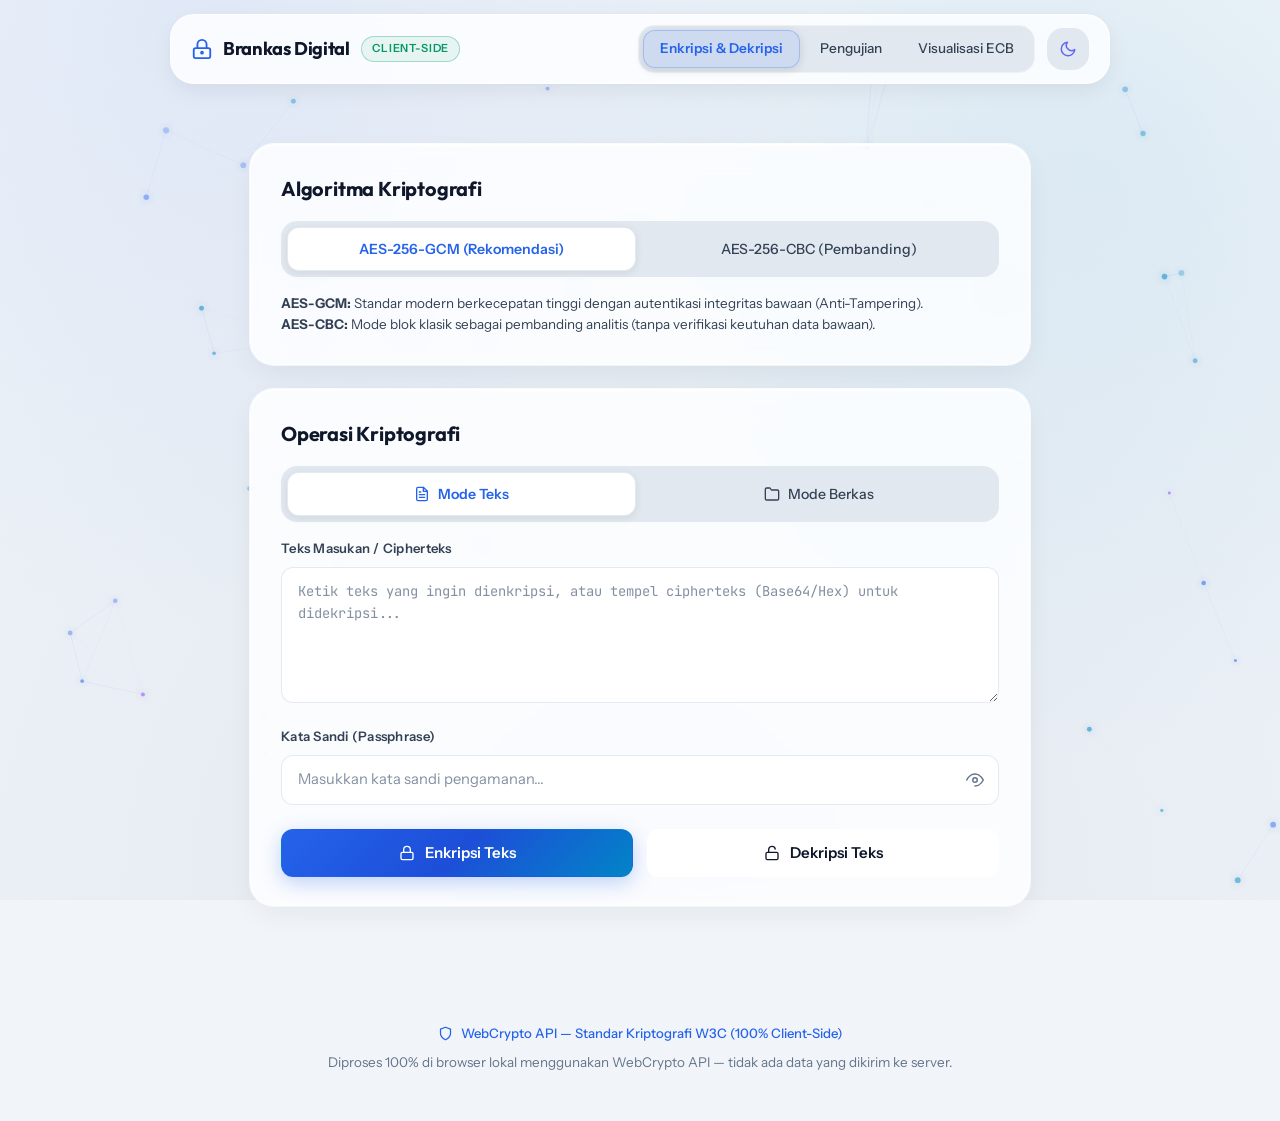
==== commit ad88e7b4: "Tambah efek partikel interaktif di latar dan poles sistem UI (token, komponen, responsif) untuk hala" ====
--- a/index.html
+++ b/index.html
@@ -11,7 +11,10 @@
     document.documentElement.setAttribute("data-theme", theme);
   })();
 </script>
-<link rel="stylesheet" href="css/style.css">
+<link rel="stylesheet" href="css/tokens.css">
+<link rel="stylesheet" href="css/base.css">
+<link rel="stylesheet" href="css/components.css">
+<link rel="stylesheet" href="css/responsive.css">
 </head>
 <body>
 <div class="app">
@@ -195,6 +198,7 @@
 
 </div>
 
+<script src="js/particles.js"></script>
 <script src="js/crypto.js"></script>
 <script src="js/main.js"></script>
 <script src="js/ui.js"></script>
--- a/css/tokens.css
+++ b/css/tokens.css
@@ -0,0 +1,156 @@
+@import url('https://fonts.googleapis.com/css2?family=Instrument+Sans:ital,wght@0,400..700;1,400..700&family=JetBrains+Mono:ital,wght@0,400..700;1,400..700&family=Outfit:wght@400;500;600;700;800&family=Plus+Jakarta+Sans:ital,wght@0,400..800;1,400..800&family=Space+Grotesk:wght@500;600;700&display=swap');
+
+/* =====================================================================
+   BRANKAS DIGITAL — DESIGN TOKENS
+   Bespoke, intentional UI with distinct personality for Dark & Light modes.
+   Glassmorphism & Luminous Aesthetic System
+   ===================================================================== */
+
+/* --- DARK MODE (Default / Primary) --- */
+:root {
+  color-scheme: dark;
+  
+  /* Distinct Typography for Dark Mode: Tech-forward & Crisp */
+  --font-display: 'Space Grotesk', -apple-system, BlinkMacSystemFont, "Segoe UI", Roboto, sans-serif;
+  --font-body: 'Plus Jakarta Sans', -apple-system, BlinkMacSystemFont, "Segoe UI", Roboto, sans-serif;
+  --font-mono: 'JetBrains Mono', ui-monospace, SFMono-Regular, Menlo, Monaco, Consolas, monospace;
+  
+  /* Color Tokens - Obsidian Vault & Luminous Blue/Cyan Accents */
+  --bg: #070a12;
+  --bg-gradient: 
+    radial-gradient(circle at 20% 0%, rgba(56, 189, 248, 0.15) 0%, transparent 50%),
+    radial-gradient(circle at 80% 20%, rgba(168, 85, 247, 0.12) 0%, transparent 45%),
+    radial-gradient(circle at 50% 100%, rgba(15, 23, 42, 0.9) 0%, #070a12 100%);
+  --surface: #0f172a;
+  --surface-card: rgba(15, 23, 42, 0.65);
+  --surface-hover: rgba(30, 41, 59, 0.75);
+  --surface-input: rgba(10, 16, 30, 0.8);
+  
+  --border: rgba(255, 255, 255, 0.12);
+  --border-subtle: rgba(255, 255, 255, 0.06);
+  --border-focus: rgba(56, 189, 248, 0.6);
+  --border-glass: rgba(255, 255, 255, 0.15);
+  
+  --text: #f8fafc;
+  --text-secondary: #94a3b8;
+  --text-muted: #64748b;
+  
+  --primary: #38bdf8;
+  --primary-gradient: linear-gradient(135deg, #38bdf8 0%, #22d3ee 50%, #3b82f6 100%);
+  --primary-hover: #7dd3fc;
+  --primary-active: #0ea5e9;
+  --primary-contrast: #031324;
+  --primary-glow: 0 0 25px rgba(56, 189, 248, 0.35);
+  
+  --accent-cyan: #22d3ee;
+  --accent-blue: #3b82f6;
+  --accent-purple: #a855f7;
+  
+  --success: #34d399;
+  --success-bg: rgba(52, 211, 153, 0.12);
+  --success-border: rgba(52, 211, 153, 0.35);
+  
+  --warning: #fbbf24;
+  --warning-bg: rgba(251, 191, 36, 0.12);
+  --warning-border: rgba(251, 191, 36, 0.35);
+  
+  --danger: #f87171;
+  --danger-bg: rgba(248, 113, 113, 0.12);
+  --danger-border: rgba(248, 113, 113, 0.35);
+  
+  --card-shadow: 0 16px 40px -10px rgba(0, 0, 0, 0.6), inset 0 1px 0 rgba(255, 255, 255, 0.1);
+  --card-shadow-hover: 0 24px 50px -12px rgba(0, 0, 0, 0.75), 0 0 25px rgba(56, 189, 248, 0.2), inset 0 1px 0 rgba(255, 255, 255, 0.2);
+  
+  --topbar-bg: rgba(11, 17, 30, 0.72);
+  --topbar-border: rgba(255, 255, 255, 0.14);
+  --topbar-shadow: 0 10px 30px -5px rgba(0, 0, 0, 0.4), 0 0 0 1px rgba(255, 255, 255, 0.08);
+  
+  --toggle-bg: rgba(3, 7, 18, 0.65);
+  
+  --r-sm: 8px;
+  --r-md: 12px;
+  --r-lg: 16px;
+  --r-xl: 24px;
+  --r-full: 9999px;
+  
+  --dur-fast: 150ms;
+  --dur-norm: 250ms;
+  --dur-slow: 400ms;
+  --ease: cubic-bezier(0.16, 1, 0.3, 1);
+  --spring: cubic-bezier(0.34, 1.56, 0.64, 1);
+}
+
+/* --- LIGHT MODE: Editorial Precision & Swiss Glassmorphism --- */
+[data-theme="light"] {
+  color-scheme: light;
+  
+  /* Distinct Typography for Light Mode: Editorial & Structured */
+  --font-display: 'Outfit', -apple-system, BlinkMacSystemFont, "Segoe UI", Roboto, sans-serif;
+  --font-body: 'Instrument Sans', -apple-system, BlinkMacSystemFont, "Segoe UI", Roboto, sans-serif;
+  --font-mono: 'JetBrains Mono', ui-monospace, SFMono-Regular, Menlo, Monaco, Consolas, monospace;
+  
+  /* Color Tokens - Warm Alabaster & Royal Cobalt */
+  --bg: #f1f5f9;
+  --bg-gradient: 
+    radial-gradient(circle at 15% 0%, rgba(37, 99, 235, 0.08) 0%, transparent 45%),
+    radial-gradient(circle at 85% 20%, rgba(2, 132, 199, 0.08) 0%, transparent 45%),
+    radial-gradient(circle at 50% 100%, #e2e8f0 0%, #f1f5f9 100%);
+  --surface: #ffffff;
+  --surface-card: rgba(255, 255, 255, 0.82);
+  --surface-hover: rgba(241, 245, 249, 0.9);
+  --surface-input: rgba(255, 255, 255, 0.95);
+  
+  --border: rgba(226, 232, 240, 0.9);
+  --border-subtle: rgba(241, 245, 249, 0.8);
+  --border-focus: rgba(37, 99, 235, 0.5);
+  --border-glass: rgba(255, 255, 255, 0.9);
+  
+  --text: #0f172a;
+  --text-secondary: #334155;
+  --text-muted: #64748b;
+  
+  --primary: #2563eb;
+  --primary-gradient: linear-gradient(135deg, #2563eb 0%, #1d4ed8 50%, #0284c7 100%);
+  --primary-hover: #1d4ed8;
+  --primary-active: #1e40af;
+  --primary-contrast: #ffffff;
+  --primary-glow: 0 6px 20px rgba(37, 99, 235, 0.28);
+  
+  --accent-cyan: #0284c7;
+  --accent-blue: #2563eb;
+  --accent-purple: #7c3aed;
+  
+  --success: #059669;
+  --success-bg: rgba(5, 150, 105, 0.09);
+  --success-border: rgba(5, 150, 105, 0.3);
+  
+  --warning: #d97706;
+  --warning-bg: rgba(217, 119, 6, 0.09);
+  --warning-border: rgba(217, 119, 6, 0.3);
+  
+  --danger: #dc2626;
+  --danger-bg: rgba(220, 38, 38, 0.09);
+  --danger-border: rgba(220, 38, 38, 0.3);
+  
+  --card-shadow: 0 10px 30px -5px rgba(15, 23, 42, 0.07), 0 0 0 1px rgba(255, 255, 255, 0.9), inset 0 1px 0 rgba(255, 255, 255, 1);
+  --card-shadow-hover: 0 18px 40px -6px rgba(15, 23, 42, 0.12), 0 0 20px rgba(37, 99, 235, 0.15), inset 0 1px 0 rgba(255, 255, 255, 1);
+  
+  --topbar-bg: rgba(255, 255, 255, 0.82);
+  --topbar-border: rgba(255, 255, 255, 0.95);
+  --topbar-shadow: 0 8px 25px -4px rgba(15, 23, 42, 0.08), 0 0 0 1px rgba(226, 232, 240, 0.8);
+  
+  --toggle-bg: #e2e8f0;
+}
+
+/* Background Canvas styling */
+.bg-canvas {
+  position: fixed;
+  top: 0;
+  left: 0;
+  width: 100vw;
+  height: 100vh;
+  pointer-events: none;
+  z-index: -1;
+  opacity: 0.85;
+  transition: opacity var(--dur-norm) var(--ease);
+}
--- a/css/base.css
+++ b/css/base.css
@@ -0,0 +1,76 @@
+/* =====================================================================
+   BASE & RESET
+   ===================================================================== */
+*, *::before, *::after {
+  box-sizing: border-box;
+  margin: 0;
+  padding: 0;
+}
+
+html {
+  font-size: 16px;
+  scroll-behavior: smooth;
+  height: 100%;
+}
+
+body {
+  min-height: 100vh;
+  min-height: 100dvh;
+  background-color: var(--bg);
+  background-image: var(--bg-gradient);
+  background-attachment: fixed;
+  color: var(--text);
+  font-family: var(--font-body);
+  font-size: 0.95rem;
+  line-height: 1.6;
+  -webkit-font-smoothing: antialiased;
+  -moz-osx-font-smoothing: grayscale;
+  overflow-x: hidden;
+  display: flex;
+  flex-direction: column;
+  transition: background-color var(--dur-norm) var(--ease), color var(--dur-norm) var(--ease);
+}
+
+::selection {
+  background: var(--primary);
+  color: var(--primary-contrast);
+}
+
+:focus-visible {
+  outline: 2px solid var(--primary);
+  outline-offset: 2px;
+}
+
+/* Scrollbar */
+::-webkit-scrollbar {
+  width: 8px;
+  height: 8px;
+}
+::-webkit-scrollbar-track {
+  background: transparent;
+}
+::-webkit-scrollbar-thumb {
+  background: var(--border);
+  border-radius: var(--r-full);
+}
+::-webkit-scrollbar-thumb:hover {
+  background: var(--text-muted);
+}
+
+/* =====================================================================
+   LAYOUT STRUCTURE
+   ===================================================================== */
+.app {
+  min-height: 100vh;
+  min-height: 100dvh;
+  display: flex;
+  flex-direction: column;
+}
+
+.wrap {
+  width: 100%;
+  max-width: 820px;
+  margin: 0 auto;
+  padding: 32px 20px 64px;
+  flex: 1;
+}
--- a/css/components.css
+++ b/css/components.css
@@ -0,0 +1,691 @@
+/* =====================================================================
+   HEADER & NAVIGATION
+   ===================================================================== */
+/* =====================================================================
+   HEADER & NAVIGATION — Floating Glass Navbar
+   ===================================================================== */
+.topbar {
+  position: sticky;
+  top: 14px;
+  z-index: 1000;
+  display: flex;
+  align-items: center;
+  justify-content: space-between;
+  gap: 16px;
+  width: calc(100% - 32px);
+  max-width: 940px;
+  margin: 14px auto 28px;
+  padding: 10px 20px;
+  background: var(--topbar-bg);
+  -webkit-backdrop-filter: blur(20px) saturate(180%);
+  backdrop-filter: blur(20px) saturate(180%);
+  border: 1px solid var(--topbar-border);
+  border-radius: var(--r-xl);
+  box-shadow: var(--topbar-shadow);
+  transition: border-color var(--dur-norm) var(--ease), background var(--dur-norm) var(--ease), box-shadow var(--dur-norm) var(--ease), transform var(--dur-norm) var(--ease);
+}
+
+.topbar:hover {
+  border-color: var(--border-focus);
+}
+
+.brand-group {
+  display: flex;
+  align-items: center;
+  gap: 12px;
+}
+
+.brand {
+  display: inline-flex;
+  align-items: center;
+  gap: 10px;
+  font-family: var(--font-display);
+  font-size: 1.15rem;
+  font-weight: 700;
+  letter-spacing: -0.02em;
+  color: var(--text);
+  text-decoration: none;
+  transition: transform var(--dur-fast) var(--spring), opacity var(--dur-fast);
+}
+
+.brand:hover {
+  opacity: 0.95;
+  transform: translateY(-1px);
+}
+
+.brand-icon {
+  color: var(--primary);
+  filter: drop-shadow(0 0 10px var(--primary-glow));
+  transition: transform var(--dur-norm) var(--spring);
+}
+
+.brand:hover .brand-icon {
+  transform: rotate(-8deg) scale(1.08);
+}
+
+.brand-badge {
+  font-size: 0.7rem;
+  font-weight: 600;
+  text-transform: uppercase;
+  letter-spacing: 0.06em;
+  padding: 3px 10px;
+  border-radius: var(--r-full);
+  background: var(--success-bg);
+  color: var(--success);
+  border: 1px solid var(--success-border);
+  backdrop-filter: blur(8px);
+}
+
+.topbar-actions {
+  display: flex;
+  align-items: center;
+  gap: 12px;
+}
+
+.topnav {
+  display: flex;
+  align-items: center;
+  gap: 4px;
+  background: var(--toggle-bg);
+  padding: 4px;
+  border-radius: var(--r-lg);
+  border: 1px solid var(--border-subtle);
+  backdrop-filter: blur(8px);
+}
+
+.topnav a {
+  color: var(--text-secondary);
+  text-decoration: none;
+  font-size: 0.85rem;
+  font-weight: 500;
+  padding: 7px 16px;
+  border-radius: var(--r-md);
+  transition: all var(--dur-fast) var(--ease);
+  white-space: nowrap;
+  position: relative;
+}
+
+.topnav a:hover {
+  color: var(--text);
+  background: rgba(255, 255, 255, 0.06);
+}
+
+.topnav a.active {
+  background: var(--surface);
+  color: var(--text);
+  font-weight: 600;
+  box-shadow: 0 2px 10px rgba(0, 0, 0, 0.12);
+}
+
+[data-theme="dark"] .topnav a.active {
+  background: rgba(56, 189, 248, 0.14);
+  color: var(--primary);
+  border: 1px solid rgba(56, 189, 248, 0.3);
+  box-shadow: 0 0 16px rgba(56, 189, 248, 0.18);
+}
+
+[data-theme="light"] .topnav a.active {
+  background: rgba(37, 99, 235, 0.1);
+  color: var(--primary);
+  border: 1px solid rgba(37, 99, 235, 0.25);
+}
+
+/* Theme Toggle Button */
+.theme-toggle {
+  display: inline-flex;
+  align-items: center;
+  justify-content: center;
+  width: 42px;
+  height: 42px;
+  border-radius: var(--r-lg);
+  background: var(--toggle-bg);
+  border: 1px solid var(--border);
+  color: var(--text-secondary);
+  cursor: pointer;
+  transition: all var(--dur-fast) var(--ease);
+  backdrop-filter: blur(8px);
+}
+
+.theme-toggle:hover {
+  color: var(--text);
+  border-color: var(--primary);
+  transform: translateY(-2px) rotate(8deg);
+  box-shadow: 0 4px 14px rgba(0, 0, 0, 0.15);
+}
+
+.theme-toggle:active {
+  transform: translateY(0) scale(0.95);
+}
+
+.theme-toggle .icon-sun,
+.theme-toggle .icon-moon {
+  transition: transform var(--dur-norm) var(--ease), opacity var(--dur-fast);
+}
+
+/* Light mode shows Sun by default, Dark mode shows Moon */
+[data-theme="light"] .theme-toggle .icon-sun {
+  display: none;
+}
+[data-theme="light"] .theme-toggle .icon-moon {
+  display: block;
+  color: #6366f1;
+}
+
+:root:not([data-theme="light"]) .theme-toggle .icon-moon {
+  display: none;
+}
+:root:not([data-theme="light"]) .theme-toggle .icon-sun {
+  display: block;
+  color: #facc15;
+}
+
+/* =====================================================================
+   CARDS / PANELS — Glassmorphism Style
+   ===================================================================== */
+.panel {
+  background: var(--surface-card);
+  backdrop-filter: blur(16px) saturate(160%);
+  -webkit-backdrop-filter: blur(16px) saturate(160%);
+  border: 1px solid var(--border-glass);
+  border-radius: var(--r-xl);
+  padding: 28px 30px;
+  margin-bottom: 24px;
+  box-shadow: var(--card-shadow);
+  transition: transform var(--dur-norm) var(--ease), box-shadow var(--dur-norm) var(--ease), border-color var(--dur-norm) var(--ease);
+  animation: cardFadeUp 0.45s var(--ease) both;
+}
+
+.panel:nth-child(2) {
+  animation-delay: 0.1s;
+}
+
+.panel:nth-child(3) {
+  animation-delay: 0.2s;
+}
+
+.panel:hover {
+  border-color: var(--border-focus);
+  box-shadow: var(--card-shadow-hover);
+}
+
+.panel h2 {
+  font-family: var(--font-display);
+  font-size: 1.25rem;
+  font-weight: 700;
+  letter-spacing: -0.01em;
+  color: var(--text);
+  margin-bottom: 16px;
+  display: flex;
+  align-items: center;
+  gap: 10px;
+  background: linear-gradient(135deg, var(--text) 30%, var(--primary) 100%);
+  -webkit-background-clip: text;
+  -webkit-text-fill-color: transparent;
+}
+
+.panel h3 {
+  font-family: var(--font-display);
+  font-size: 1.08rem;
+  font-weight: 600;
+  letter-spacing: -0.01em;
+  color: var(--text);
+  margin-bottom: 10px;
+}
+
+/* =====================================================================
+   SEGMENTED TOGGLES (Algo & Mode)
+   ===================================================================== */
+.algo-toggle, .mode-toggle {
+  display: grid;
+  grid-template-columns: repeat(auto-fit, minmax(140px, 1fr));
+  gap: 8px;
+  margin-bottom: 16px;
+  background: var(--toggle-bg);
+  padding: 5px;
+  border-radius: var(--r-lg);
+  border: 1px solid var(--border);
+}
+
+.algo-btn, .mode-btn {
+  display: inline-flex;
+  align-items: center;
+  justify-content: center;
+  gap: 8px;
+  padding: 10px 16px;
+  min-height: 44px;
+  border-radius: var(--r-md);
+  border: 1px solid transparent;
+  background: transparent;
+  color: var(--text-secondary);
+  font-family: var(--font-body);
+  font-size: 0.88rem;
+  font-weight: 500;
+  cursor: pointer;
+  touch-action: manipulation;
+  transition: all var(--dur-fast) var(--ease);
+}
+
+.algo-btn:hover, .mode-btn:hover {
+  color: var(--text);
+  background: rgba(255, 255, 255, 0.04);
+}
+
+.algo-btn.active, .mode-btn.active {
+  background: var(--surface);
+  color: var(--primary);
+  font-weight: 600;
+  border-color: var(--border);
+  box-shadow: 0 2px 8px rgba(0, 0, 0, 0.08);
+}
+
+[data-theme="dark"] .algo-btn.active,
+[data-theme="dark"] .mode-btn.active {
+  background: rgba(56, 189, 248, 0.12);
+  border-color: rgba(56, 189, 248, 0.35);
+  color: var(--primary);
+  box-shadow: 0 0 16px rgba(56, 189, 248, 0.15);
+}
+
+/* =====================================================================
+   FORM CONTROLS & INPUTS
+   ===================================================================== */
+.field-label {
+  display: block;
+  font-size: 0.82rem;
+  font-weight: 600;
+  color: var(--text-secondary);
+  margin: 16px 0 8px;
+  letter-spacing: 0.02em;
+}
+
+textarea,
+input[type="text"],
+input[type="password"] {
+  width: 100%;
+  background: var(--surface-input);
+  color: var(--text);
+  border: 1px solid var(--border);
+  border-radius: var(--r-md);
+  padding: 12px 16px;
+  font-family: var(--font-body);
+  font-size: 0.92rem;
+  line-height: 1.6;
+  transition: border-color var(--dur-fast) var(--ease), box-shadow var(--dur-fast) var(--ease), background var(--dur-fast);
+}
+
+textarea {
+  font-family: var(--font-mono);
+  font-size: 0.86rem;
+  resize: vertical;
+  min-height: 120px;
+}
+
+textarea:focus,
+input[type="text"]:focus,
+input[type="password"]:focus {
+  outline: none;
+  border-color: var(--primary);
+  box-shadow: 0 0 0 3px var(--border-focus);
+}
+
+input::placeholder,
+textarea::placeholder {
+  color: var(--text-muted);
+  opacity: 0.8;
+}
+
+/* Password field with toggle */
+.pw-field {
+  position: relative;
+  display: flex;
+  align-items: center;
+}
+
+.pw-field input {
+  padding-right: 48px;
+}
+
+.pw-toggle {
+  position: absolute;
+  right: 6px;
+  display: inline-flex;
+  align-items: center;
+  justify-content: center;
+  width: 36px;
+  height: 36px;
+  background: transparent;
+  border: none;
+  border-radius: var(--r-sm);
+  color: var(--text-muted);
+  cursor: pointer;
+  font-size: 1.1rem;
+  transition: color var(--dur-fast), background var(--dur-fast);
+}
+
+.pw-toggle:hover {
+  color: var(--text);
+  background: rgba(255, 255, 255, 0.06);
+}
+
+/* Hints & Guidelines */
+.hint {
+  font-size: 0.84rem;
+  color: var(--text-secondary);
+  line-height: 1.6;
+  margin-top: 8px;
+}
+
+.hint code {
+  font-family: var(--font-mono);
+  font-size: 0.8rem;
+  padding: 2px 6px;
+  border-radius: var(--r-sm);
+  background: var(--toggle-bg);
+  border: 1px solid var(--border);
+  color: var(--primary);
+}
+
+/* =====================================================================
+   BUTTONS & MICRO-INTERACTIONS
+   ===================================================================== */
+.btn-row {
+  display: flex;
+  gap: 14px;
+  margin-top: 24px;
+  flex-wrap: wrap;
+}
+
+.btn-primary,
+.btn-secondary {
+  display: inline-flex;
+  align-items: center;
+  justify-content: center;
+  gap: 10px;
+  flex: 1;
+  min-height: 48px;
+  padding: 12px 24px;
+  border-radius: var(--r-md);
+  font-family: var(--font-body);
+  font-size: 0.94rem;
+  font-weight: 600;
+  cursor: pointer;
+  touch-action: manipulation;
+  transition: all var(--dur-fast) var(--ease);
+  text-decoration: none;
+  border: 1px solid transparent;
+  position: relative;
+  overflow: hidden;
+}
+
+.btn-primary {
+  background: var(--primary-gradient);
+  color: var(--primary-contrast);
+  box-shadow: var(--primary-glow);
+}
+
+.btn-primary:hover {
+  transform: translateY(-2px) scale(1.01);
+  box-shadow: 0 0 30px rgba(56, 189, 248, 0.45);
+  filter: brightness(1.06);
+}
+
+.btn-primary:active {
+  transform: translateY(0) scale(0.98);
+  filter: brightness(0.95);
+}
+
+.btn-primary:disabled {
+  opacity: 0.5;
+  cursor: not-allowed;
+  transform: none;
+  box-shadow: none;
+}
+
+.btn-secondary {
+  background: var(--surface);
+  color: var(--text);
+  border-color: var(--border-glass);
+  backdrop-filter: blur(10px);
+}
+
+[data-theme="dark"] .btn-secondary {
+  background: rgba(255, 255, 255, 0.05);
+  border-color: rgba(255, 255, 255, 0.14);
+}
+
+.btn-secondary:hover {
+  border-color: var(--primary);
+  background: var(--surface-hover);
+  color: var(--primary);
+  transform: translateY(-2px);
+  box-shadow: 0 4px 16px rgba(0, 0, 0, 0.2);
+}
+
+.btn-secondary:active {
+  transform: translateY(0) scale(0.98);
+}
+
+/* =====================================================================
+   DROPZONE / FILE UPLOAD
+   ===================================================================== */
+.dropzone {
+  border: 2px dashed var(--border-glass);
+  border-radius: var(--r-xl);
+  padding: 40px 24px;
+  text-align: center;
+  cursor: pointer;
+  background: var(--toggle-bg);
+  backdrop-filter: blur(12px);
+  transition: all var(--dur-norm) var(--ease);
+  position: relative;
+}
+
+.dropzone:hover {
+  border-color: var(--primary);
+  background: rgba(56, 189, 248, 0.06);
+  transform: translateY(-2px);
+  box-shadow: 0 8px 25px rgba(56, 189, 248, 0.12);
+}
+
+.dropzone.dragover {
+  border-color: var(--primary);
+  background: rgba(56, 189, 248, 0.12);
+  transform: scale(1.02);
+  box-shadow: 0 0 25px rgba(56, 189, 248, 0.25);
+}
+
+.dropzone p {
+  color: var(--text-secondary);
+  font-size: 0.92rem;
+  line-height: 1.5;
+  margin: 0;
+}
+
+/* =====================================================================
+   RESULT BOX & CODE VIEWER
+   ===================================================================== */
+.result-box {
+  margin-top: 24px;
+  background: var(--surface-input);
+  backdrop-filter: blur(12px);
+  border: 1px solid var(--border-glass);
+  border-radius: var(--r-xl);
+  padding: 18px 20px;
+  animation: cardFadeUp 0.35s var(--ease);
+  box-shadow: 0 8px 24px rgba(0, 0, 0, 0.2);
+}
+
+.result-header {
+  display: flex;
+  align-items: center;
+  justify-content: space-between;
+  gap: 12px;
+  margin-bottom: 14px;
+  flex-wrap: wrap;
+}
+
+.badge {
+  display: inline-flex;
+  align-items: center;
+  gap: 6px;
+  font-size: 0.78rem;
+  font-weight: 600;
+  padding: 4px 12px;
+  border-radius: var(--r-full);
+  background: var(--success-bg);
+  color: var(--success);
+  border: 1px solid var(--success-border);
+  backdrop-filter: blur(8px);
+}
+
+.badge::before {
+  content: "";
+  display: inline-block;
+  width: 6px;
+  height: 6px;
+  border-radius: 50%;
+  background: currentColor;
+  box-shadow: 0 0 8px currentColor;
+}
+
+.format-toggle {
+  display: inline-flex;
+  background: var(--toggle-bg);
+  border: 1px solid var(--border-subtle);
+  border-radius: var(--r-full);
+  padding: 3px;
+  gap: 3px;
+}
+
+.btn-fmt {
+  font-family: var(--font-body);
+  font-size: 0.75rem;
+  font-weight: 600;
+  padding: 4px 12px;
+  border-radius: var(--r-full);
+  border: none;
+  background: transparent;
+  color: var(--text-muted);
+  cursor: pointer;
+  transition: all var(--dur-fast);
+}
+
+.btn-fmt.active {
+  background: var(--primary);
+  color: var(--primary-contrast);
+  box-shadow: var(--primary-glow);
+}
+
+.btn-copy {
+  display: inline-flex;
+  align-items: center;
+  gap: 6px;
+  padding: 6px 14px;
+  border-radius: var(--r-md);
+  font-family: var(--font-body);
+  font-size: 0.82rem;
+  font-weight: 600;
+  background: var(--surface);
+  color: var(--text);
+  border: 1px solid var(--border);
+  cursor: pointer;
+  transition: all var(--dur-fast);
+}
+
+.btn-copy:hover {
+  border-color: var(--primary);
+  color: var(--primary);
+  transform: translateY(-1px);
+}
+
+.btn-copy:active {
+  transform: scale(0.96);
+}
+
+/* Status Notifications */
+.error-box,
+.success-box,
+.progress-box {
+  margin-top: 18px;
+  padding: 16px 18px;
+  border-radius: var(--r-lg);
+  font-size: 0.9rem;
+  line-height: 1.5;
+  animation: cardFadeUp 0.35s var(--ease);
+  backdrop-filter: blur(10px);
+}
+
+.error-box {
+  background: var(--danger-bg);
+  color: var(--danger);
+  border: 1px solid var(--danger-border);
+}
+
+.success-box {
+  background: var(--success-bg);
+  color: var(--success);
+  border: 1px solid var(--success-border);
+}
+
+.progress-box {
+  background: rgba(56, 189, 248, 0.08);
+  color: var(--primary);
+  border: 1px solid rgba(56, 189, 248, 0.28);
+  position: relative;
+  overflow: hidden;
+}
+
+.progress-box::after {
+  content: "";
+  position: absolute;
+  inset: 0;
+  background: linear-gradient(90deg, transparent, rgba(56, 189, 248, 0.2), transparent);
+  animation: shimmer 1.5s infinite;
+}
+
+/* =====================================================================
+   FOOTER
+   ===================================================================== */
+.footer {
+  text-align: center;
+  color: var(--text-muted);
+  font-size: 0.84rem;
+  padding: 28px 20px 48px;
+  border-top: 1px solid var(--border-subtle);
+  line-height: 1.6;
+}
+
+.footer-meta {
+  display: flex;
+  align-items: center;
+  justify-content: center;
+  gap: 8px;
+  margin-bottom: 8px;
+  font-size: 0.82rem;
+  color: var(--primary);
+  font-weight: 500;
+}
+
+/* =====================================================================
+   KEYFRAMES & ANIMATIONS
+   ===================================================================== */
+@keyframes cardFadeUp {
+  from {
+    opacity: 0;
+    transform: translateY(16px);
+  }
+  to {
+    opacity: 1;
+    transform: translateY(0);
+  }
+}
+
+@keyframes fadeIn {
+  from { opacity: 0; transform: translateY(6px); }
+  to { opacity: 1; transform: translateY(0); }
+}
+
+@keyframes shimmer {
+  from { transform: translateX(-100%); }
+  to { transform: translateX(100%); }
+}
--- a/css/responsive.css
+++ b/css/responsive.css
@@ -0,0 +1,79 @@
+/* =====================================================================
+   RESPONSIVE DESIGN
+   ===================================================================== */
+@media (max-width: 680px) {
+  .topbar {
+    top: 8px;
+    width: calc(100% - 20px);
+    margin: 8px auto 16px;
+    flex-direction: column;
+    align-items: stretch;
+    padding: 12px 14px;
+    gap: 12px;
+    border-radius: var(--r-lg);
+  }
+  
+  .brand-group {
+    justify-content: space-between;
+    width: 100%;
+  }
+  
+  .topbar-actions {
+    justify-content: space-between;
+    width: 100%;
+    gap: 8px;
+  }
+  
+  .topnav {
+    flex: 1;
+    overflow-x: auto;
+    scrollbar-width: none;
+    -ms-overflow-style: none;
+  }
+
+  .topnav::-webkit-scrollbar {
+    display: none;
+  }
+  
+  .topnav a {
+    padding: 6px 12px;
+    font-size: 0.8rem;
+  }
+  
+  .wrap {
+    padding: 16px 12px 48px;
+  }
+  
+  .panel {
+    padding: 20px 18px;
+    border-radius: var(--r-lg);
+  }
+  
+  .btn-row {
+    flex-direction: column;
+  }
+  
+  .btn-primary, .btn-secondary {
+    width: 100%;
+  }
+  
+  .algo-toggle, .mode-toggle {
+    grid-template-columns: 1fr;
+  }
+  
+  table {
+    display: block;
+    overflow-x: auto;
+    white-space: nowrap;
+  }
+}
+
+/* Reduced Motion Preference */
+@media (prefers-reduced-motion: reduce) {
+  *, *::before, *::after {
+    animation-duration: 0.01ms !important;
+    animation-iteration-count: 1 !important;
+    transition-duration: 0.01ms !important;
+    scroll-behavior: auto !important;
+  }
+}
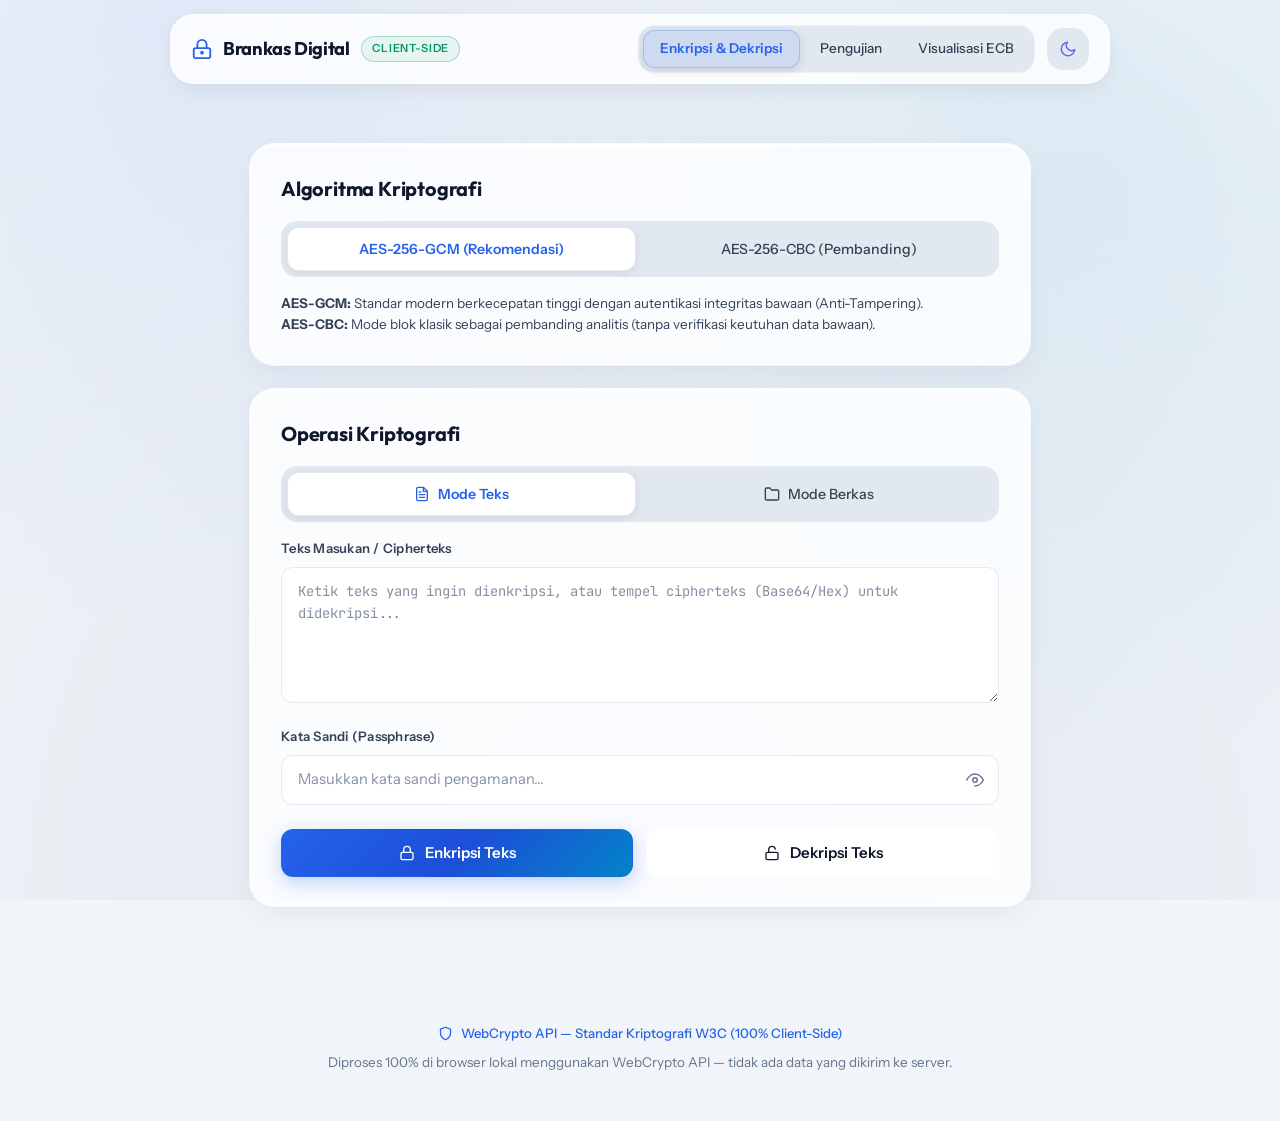
==== commit 7469dd7c: "Hapus efek partikel biar halaman lebih ringan dan pengujian tidak terganggu" ====
--- a/index.html
+++ b/index.html
@@ -198,7 +198,6 @@
 
 </div>
 
-<script src="js/particles.js"></script>
 <script src="js/crypto.js"></script>
 <script src="js/main.js"></script>
 <script src="js/ui.js"></script>
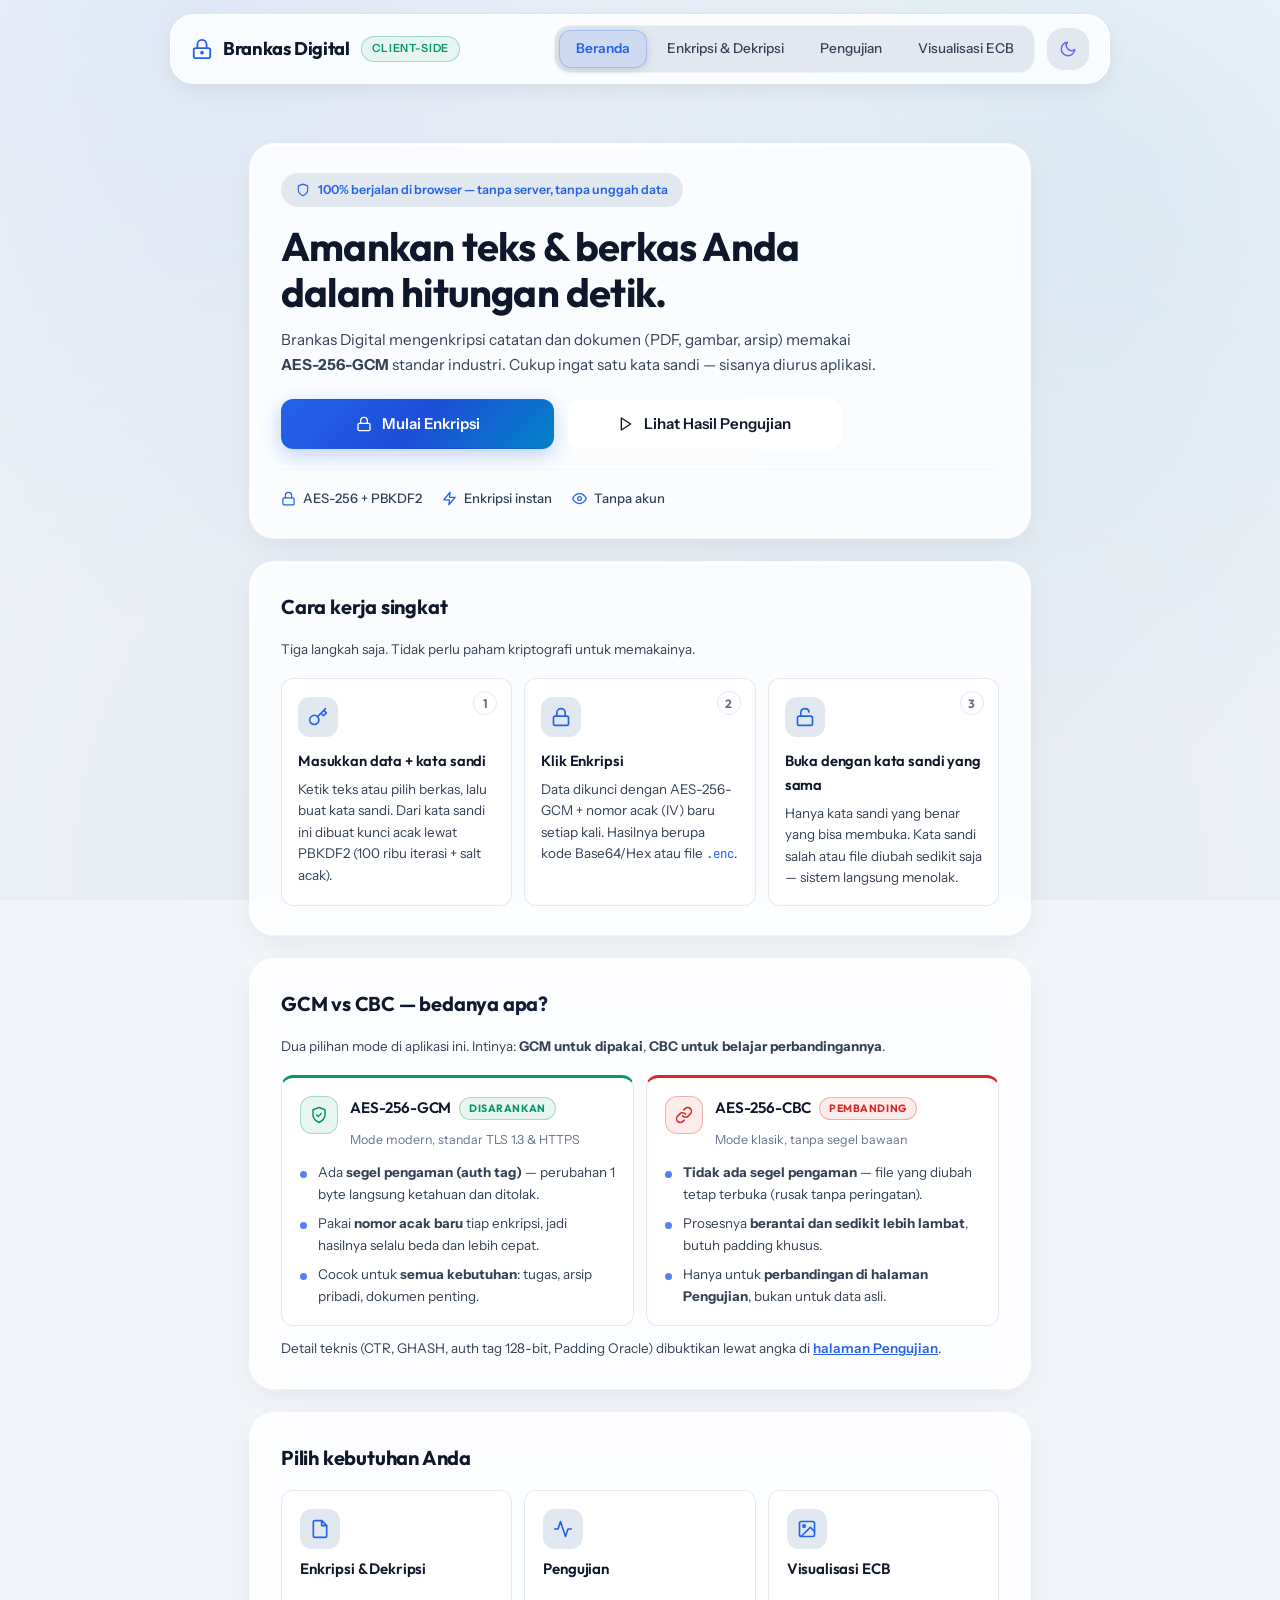
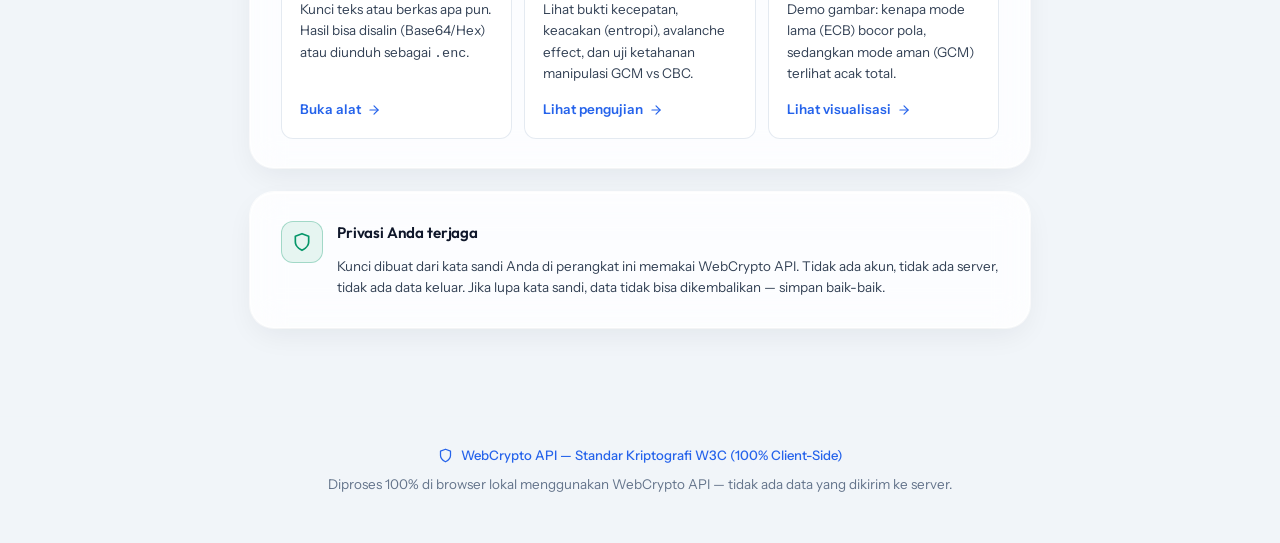
==== commit 765013e2: "bikin beranda baru biar pas dibuka langsung kebayang isinya, nggak langsung ke enkripsi" ====
--- a/index.html
+++ b/index.html
@@ -3,7 +3,8 @@
 <head>
 <meta charset="UTF-8">
 <meta name="viewport" content="width=device-width, initial-scale=1, viewport-fit=cover">
-<title>Brankas Digital — Enkripsi Modern WebCrypto</title>
+<title>Beranda — Brankas Digital</title>
+<meta name="description" content="Brankas Digital: enkripsi teks dan berkas AES-256 langsung di browser. Tanpa server, tanpa data keluar.">
 <script>
   (function() {
     var saved = localStorage.getItem("brankas-theme");
@@ -14,6 +15,7 @@
 <link rel="stylesheet" href="css/tokens.css">
 <link rel="stylesheet" href="css/base.css">
 <link rel="stylesheet" href="css/components.css">
+<link rel="stylesheet" href="css/pages/beranda.css">
 <link rel="stylesheet" href="css/responsive.css">
 </head>
 <body>
@@ -33,7 +35,8 @@
     </div>
     <div class="topbar-actions">
       <nav class="topnav">
-        <a href="index.html" class="active">Enkripsi &amp; Dekripsi</a>
+        <a href="index.html" class="active">Beranda</a>
+        <a href="enkripsi.html">Enkripsi &amp; Dekripsi</a>
         <a href="testing.html">Pengujian</a>
         <a href="enrichment.html">Visualisasi ECB</a>
       </nav>
@@ -58,135 +61,158 @@
 
   <main class="wrap">
 
-    <!-- Pemilihan algoritma -->
+    <!-- HERO -->
+    <section class="panel hero">
+      <div class="hero-badge">
+        <svg viewBox="0 0 24 24" width="14" height="14" fill="none" stroke="currentColor" stroke-width="2" stroke-linecap="round" stroke-linejoin="round"><path d="M12 22s8-4 8-10V5l-8-3-8 3v7c0 6 8 10 8 10z"></path></svg>
+        <span>100% berjalan di browser — tanpa server, tanpa unggah data</span>
+      </div>
+      <h1 class="hero-title">Amankan teks &amp; berkas Anda dalam hitungan detik.</h1>
+      <p class="hero-sub">Brankas Digital mengenkripsi catatan dan dokumen (PDF, gambar, arsip) memakai <strong>AES-256-GCM</strong> standar industri. Cukup ingat satu kata sandi — sisanya diurus aplikasi.</p>
+      <div class="btn-row hero-cta">
+        <a class="btn-primary" href="enkripsi.html">
+          <svg viewBox="0 0 24 24" width="16" height="16" fill="none" stroke="currentColor" stroke-width="2" stroke-linecap="round" stroke-linejoin="round"><rect x="3" y="11" width="18" height="11" rx="2" ry="2"></rect><path d="M7 11V7a5 5 0 0 1 10 0v4"></path></svg>
+          Mulai Enkripsi
+        </a>
+        <a class="btn-secondary" href="testing.html">
+          <svg viewBox="0 0 24 24" width="16" height="16" fill="none" stroke="currentColor" stroke-width="2" stroke-linecap="round" stroke-linejoin="round"><polygon points="5 3 19 12 5 21 5 3"></polygon></svg>
+          Lihat Hasil Pengujian
+        </a>
+      </div>
+      <div class="hero-meta">
+        <div class="hero-meta-item">
+          <svg viewBox="0 0 24 24" width="15" height="15" fill="none" stroke="currentColor" stroke-width="2" stroke-linecap="round" stroke-linejoin="round"><rect x="3" y="11" width="18" height="11" rx="2" ry="2"></rect><path d="M7 11V7a5 5 0 0 1 10 0v4"></path></svg>
+          <span>AES-256 + PBKDF2</span>
+        </div>
+        <div class="hero-meta-item">
+          <svg viewBox="0 0 24 24" width="15" height="15" fill="none" stroke="currentColor" stroke-width="2" stroke-linecap="round" stroke-linejoin="round"><path d="M13 2 3 14h9l-1 8 10-12h-9l1-8z"></path></svg>
+          <span>Enkripsi instan</span>
+        </div>
+        <div class="hero-meta-item">
+          <svg viewBox="0 0 24 24" width="15" height="15" fill="none" stroke="currentColor" stroke-width="2" stroke-linecap="round" stroke-linejoin="round"><path d="M1 12s4-8 11-8 11 8 11 8-4 8-11 8-11-8-11-8z"></path><circle cx="12" cy="12" r="3"></circle></svg>
+          <span>Tanpa akun</span>
+        </div>
+      </div>
+    </section>
+
+    <!-- CARA KERJA -->
+    <section class="panel" id="cara-kerja">
+      <h2>Cara kerja singkat</h2>
+      <p class="hint" style="margin-bottom:18px;">Tiga langkah saja. Tidak perlu paham kriptografi untuk memakainya.</p>
+      <div class="steps">
+        <div class="step">
+          <span class="step-num">1</span>
+          <span class="step-icon" aria-hidden="true">
+            <svg viewBox="0 0 24 24" width="20" height="20" fill="none" stroke="currentColor" stroke-width="2" stroke-linecap="round" stroke-linejoin="round"><path d="M21 2l-2 2m-7.61 7.61a5.5 5.5 0 1 1-7.778 7.778 5.5 5.5 0 0 1 7.777-7.777zm0 0L15.5 7.5m0 0l3 3L22 7l-3-3m-3.5 3.5L19 4"></path></svg>
+          </span>
+          <h3>Masukkan data + kata sandi</h3>
+          <p>Ketik teks atau pilih berkas, lalu buat kata sandi. Dari kata sandi ini dibuat kunci acak lewat PBKDF2 (100 ribu iterasi + salt acak).</p>
+        </div>
+        <div class="step">
+          <span class="step-num">2</span>
+          <span class="step-icon" aria-hidden="true">
+            <svg viewBox="0 0 24 24" width="20" height="20" fill="none" stroke="currentColor" stroke-width="2" stroke-linecap="round" stroke-linejoin="round"><rect x="3" y="11" width="18" height="11" rx="2" ry="2"></rect><path d="M7 11V7a5 5 0 0 1 10 0v4"></path></svg>
+          </span>
+          <h3>Klik Enkripsi</h3>
+          <p>Data dikunci dengan AES-256-GCM + nomor acak (IV) baru setiap kali. Hasilnya berupa kode Base64/Hex atau file <code>.enc</code>.</p>
+        </div>
+        <div class="step">
+          <span class="step-num">3</span>
+          <span class="step-icon" aria-hidden="true">
+            <svg viewBox="0 0 24 24" width="20" height="20" fill="none" stroke="currentColor" stroke-width="2" stroke-linecap="round" stroke-linejoin="round"><rect x="3" y="11" width="18" height="11" rx="2" ry="2"></rect><path d="M7 11V7a5 5 0 0 1 9.9-1"></path></svg>
+          </span>
+          <h3>Buka dengan kata sandi yang sama</h3>
+          <p>Hanya kata sandi yang benar yang bisa membuka. Kata sandi salah atau file diubah sedikit saja — sistem langsung menolak.</p>
+        </div>
+      </div>
+    </section>
+
+    <!-- GCM VS CBC -->
+    <section class="panel" id="mode">
+      <h2>GCM vs CBC — bedanya apa?</h2>
+      <p class="hint" style="margin-bottom:18px;">Dua pilihan mode di aplikasi ini. Intinya: <strong>GCM untuk dipakai</strong>, <strong>CBC untuk belajar perbandingannya</strong>.</p>
+      <div class="mode-grid">
+        <article class="mode-card mode-card-gcm">
+          <div class="mode-card-head">
+            <span class="mode-icon mode-icon-ok" aria-hidden="true">
+              <svg viewBox="0 0 24 24" width="18" height="18" fill="none" stroke="currentColor" stroke-width="2" stroke-linecap="round" stroke-linejoin="round"><path d="M12 22s8-4 8-10V5l-8-3-8 3v7c0 6 8 10 8 10z"></path><polyline points="9 12 11 14 15 10"></polyline></svg>
+            </span>
+            <div>
+              <h3>AES-256-GCM <span class="mini-badge mini-badge-ok">Disarankan</span></h3>
+              <p class="mode-tag">Mode modern, standar TLS 1.3 &amp; HTTPS</p>
+            </div>
+          </div>
+          <ul class="mode-list">
+            <li>Ada <strong>segel pengaman (auth tag)</strong> — perubahan 1 byte langsung ketahuan dan ditolak.</li>
+            <li>Pakai <strong>nomor acak baru</strong> tiap enkripsi, jadi hasilnya selalu beda dan lebih cepat.</li>
+            <li>Cocok untuk <strong>semua kebutuhan</strong>: tugas, arsip pribadi, dokumen penting.</li>
+          </ul>
+        </article>
+        <article class="mode-card mode-card-cbc">
+          <div class="mode-card-head">
+            <span class="mode-icon mode-icon-warn" aria-hidden="true">
+              <svg viewBox="0 0 24 24" width="18" height="18" fill="none" stroke="currentColor" stroke-width="2" stroke-linecap="round" stroke-linejoin="round"><path d="M10 13a5 5 0 0 0 7.54.54l3-3a5 5 0 0 0-7.07-7.07l-1.72 1.71"></path><path d="M14 11a5 5 0 0 0-7.54-.54l-3 3a5 5 0 0 0 7.07 7.07l1.71-1.71"></path></svg>
+            </span>
+            <div>
+              <h3>AES-256-CBC <span class="mini-badge mini-badge-warn">Pembanding</span></h3>
+              <p class="mode-tag">Mode klasik, tanpa segel bawaan</p>
+            </div>
+          </div>
+          <ul class="mode-list">
+            <li><strong>Tidak ada segel pengaman</strong> — file yang diubah tetap terbuka (rusak tanpa peringatan).</li>
+            <li>Prosesnya <strong>berantai dan sedikit lebih lambat</strong>, butuh padding khusus.</li>
+            <li>Hanya untuk <strong>perbandingan di halaman Pengujian</strong>, bukan untuk data asli.</li>
+          </ul>
+        </article>
+      </div>
+      <p class="hint">Detail teknis (CTR, GHASH, auth tag 128-bit, Padding Oracle) dibuktikan lewat angka di <a href="testing.html" style="color:var(--primary); font-weight:600;">halaman Pengujian</a>.</p>
+    </section>
+
+    <!-- NAVIGASI FITUR -->
     <section class="panel">
-      <h2>Algoritma Kriptografi</h2>
-      <div class="algo-toggle" id="algoToggle">
-        <button class="algo-btn active" data-algo="AES-GCM" type="button">AES-256-GCM (Rekomendasi)</button>
-        <button class="algo-btn" data-algo="AES-CBC" type="button">AES-256-CBC (Pembanding)</button>
-      </div>
-      <p class="hint">
-        <strong>AES-GCM:</strong> Standar modern berkecepatan tinggi dengan autentikasi integritas bawaan (Anti-Tampering).<br>
-        <strong>AES-CBC:</strong> Mode blok klasik sebagai pembanding analitis (tanpa verifikasi keutuhan data bawaan).
-      </p>
-    </section>
-
-    <!-- Mode: teks atau berkas -->
-    <section class="panel">
-      <h2>Operasi Kriptografi</h2>
-      <div class="mode-toggle" id="modeToggle">
-        <button class="mode-btn active" data-mode="text" type="button">
-          <svg viewBox="0 0 24 24" width="16" height="16" fill="none" stroke="currentColor" stroke-width="2" stroke-linecap="round" stroke-linejoin="round">
-            <path d="M14 2H6a2 2 0 0 0-2 2v16a2 2 0 0 0 2 2h12a2 2 0 0 0 2-2V8z"></path>
-            <polyline points="14 2 14 8 20 8"></polyline>
-            <line x1="16" y1="13" x2="8" y2="13"></line>
-            <line x1="16" y1="17" x2="8" y2="17"></line>
-            <polyline points="10 9 9 9 8 9"></polyline>
-          </svg>
-          Mode Teks
-        </button>
-        <button class="mode-btn" data-mode="file" type="button">
-          <svg viewBox="0 0 24 24" width="16" height="16" fill="none" stroke="currentColor" stroke-width="2" stroke-linecap="round" stroke-linejoin="round">
-            <path d="M22 19a2 2 0 0 1-2 2H4a2 2 0 0 1-2-2V5a2 2 0 0 1 2-2h5l2 3h9a2 2 0 0 1 2 2z"></path>
-          </svg>
-          Mode Berkas
-        </button>
-      </div>
-
-      <!-- ==== MODE TEKS ==== -->
-      <div id="modeTextPanel" class="mode-panel">
-        <label class="field-label" for="textInput">Teks Masukan / Cipherteks</label>
-        <textarea id="textInput" rows="5" placeholder="Ketik teks yang ingin dienkripsi, atau tempel cipherteks (Base64/Hex) untuk didekripsi..."></textarea>
-
-        <label class="field-label" for="textPassword">Kata Sandi (Passphrase)</label>
-        <div class="pw-field">
-          <input type="password" id="textPassword" placeholder="Masukkan kata sandi pengamanan..." autocomplete="new-password">
-          <button class="pw-toggle" type="button" data-target="textPassword" aria-label="Tampilkan kata sandi"></button>
-        </div>
-
-        <div class="btn-row">
-          <button class="btn-primary" id="btnEncryptText" type="button">
-            <svg viewBox="0 0 24 24" width="16" height="16" fill="none" stroke="currentColor" stroke-width="2" stroke-linecap="round" stroke-linejoin="round">
-              <rect x="3" y="11" width="18" height="11" rx="2" ry="2"></rect>
-              <path d="M7 11V7a5 5 0 0 1 10 0v4"></path>
-            </svg>
-            Enkripsi Teks
-          </button>
-          <button class="btn-secondary" id="btnDecryptText" type="button">
-            <svg viewBox="0 0 24 24" width="16" height="16" fill="none" stroke="currentColor" stroke-width="2" stroke-linecap="round" stroke-linejoin="round">
-              <rect x="3" y="11" width="18" height="11" rx="2" ry="2"></rect>
-              <path d="M7 11V7a5 5 0 0 1 9.9-1"></path>
-            </svg>
-            Dekripsi Teks
-          </button>
-        </div>
-
-        <div id="textResultBox" class="result-box" style="display:none">
-          <div class="result-header">
-            <div style="display: flex; align-items: center; gap: 8px;">
-              <span id="textResultBadge" class="badge"></span>
-              <div class="format-toggle" id="formatToggle" style="display:none">
-                <button class="btn-fmt active" id="btnFmtBase64" type="button">Base64</button>
-                <button class="btn-fmt" id="btnFmtHex" type="button">Hex</button>
-              </div>
-            </div>
-            <button id="btnCopyText" class="btn-copy" type="button">
-              <svg viewBox="0 0 24 24" width="14" height="14" fill="none" stroke="currentColor" stroke-width="2" stroke-linecap="round" stroke-linejoin="round">
-                <rect x="9" y="9" width="13" height="13" rx="2" ry="2"></rect>
-                <path d="M5 15H4a2 2 0 0 1-2-2V4a2 2 0 0 1 2-2h9a2 2 0 0 1 2 2v1"></path>
-              </svg>
-              Salin
-            </button>
-          </div>
-          <textarea id="textResult" rows="5" readonly spellcheck="false"></textarea>
-        </div>
-
-        <div id="textError" class="error-box" style="display:none"></div>
-      </div>
-
-      <!-- ==== MODE BERKAS ==== -->
-      <div id="modeFilePanel" class="mode-panel" style="display:none">
-        <label class="field-label">Berkas Target</label>
-        <div class="dropzone" id="dropzone">
-          <input type="file" id="fileInput" hidden>
-          <div style="margin-bottom: 8px;">
-            <svg viewBox="0 0 24 24" width="38" height="38" fill="none" stroke="currentColor" stroke-width="1.6" stroke-linecap="round" stroke-linejoin="round" style="color: var(--primary); opacity: 0.9;">
-              <path d="M21 15v4a2 2 0 0 1-2 2H5a2 2 0 0 1-2-2v-4"></path>
-              <polyline points="17 8 12 3 7 8"></polyline>
-              <line x1="12" y1="3" x2="12" y2="15"></line>
-            </svg>
-          </div>
-          <p id="dropzoneText"><strong>Pilih atau seret berkas ke sini</strong><br><span style="font-size: 0.8rem; color: var(--text-muted);">Mendukung semua format (Dokumen, Gambar, PDF, Arsip, dll.)</span></p>
-        </div>
-
-        <label class="field-label" for="filePassword">Kata Sandi (Passphrase)</label>
-        <div class="pw-field">
-          <input type="password" id="filePassword" placeholder="Masukkan kata sandi pengamanan berkas..." autocomplete="new-password">
-          <button class="pw-toggle" type="button" data-target="filePassword" aria-label="Tampilkan kata sandi"></button>
-        </div>
-
-        <div class="btn-row">
-          <button class="btn-primary" id="btnEncryptFile" type="button">
-            <svg viewBox="0 0 24 24" width="16" height="16" fill="none" stroke="currentColor" stroke-width="2" stroke-linecap="round" stroke-linejoin="round">
-              <path d="M21 15v4a2 2 0 0 1-2 2H5a2 2 0 0 1-2-2v-4"></path>
-              <polyline points="7 10 12 15 17 10"></polyline>
-              <line x1="12" y1="15" x2="12" y2="3"></line>
-            </svg>
-            Enkripsi &amp; Unduh (.enc)
-          </button>
-          <button class="btn-secondary" id="btnDecryptFile" type="button">
-            <svg viewBox="0 0 24 24" width="16" height="16" fill="none" stroke="currentColor" stroke-width="2" stroke-linecap="round" stroke-linejoin="round">
-              <path d="M21 15v4a2 2 0 0 1-2 2H5a2 2 0 0 1-2-2v-4"></path>
-              <polyline points="7 10 12 15 17 10"></polyline>
-              <line x1="12" y1="15" x2="12" y2="3"></line>
-            </svg>
-            Dekripsi &amp; Unduh Asli
-          </button>
-        </div>
-
-        <div id="fileProgress" class="progress-box" style="display:none">Sedang memproses berkas secara lokal...</div>
-        <div id="fileSuccess" class="success-box" style="display:none"></div>
-        <div id="fileError" class="error-box" style="display:none"></div>
+      <h2>Pilih kebutuhan Anda</h2>
+      <div class="feature-grid">
+        <a class="feature-card" href="enkripsi.html">
+          <span class="feature-icon" aria-hidden="true">
+            <svg viewBox="0 0 24 24" width="20" height="20" fill="none" stroke="currentColor" stroke-width="2" stroke-linecap="round" stroke-linejoin="round"><path d="M14 2H6a2 2 0 0 0-2 2v16a2 2 0 0 0 2 2h12a2 2 0 0 0 2-2V8z"></path><polyline points="14 2 14 8 20 8"></polyline></svg>
+          </span>
+          <h3>Enkripsi &amp; Dekripsi</h3>
+          <p>Kunci teks atau berkas apa pun. Hasil bisa disalin (Base64/Hex) atau diunduh sebagai <code>.enc</code>.</p>
+          <span class="feature-link">Buka alat
+            <svg viewBox="0 0 24 24" width="14" height="14" fill="none" stroke="currentColor" stroke-width="2" stroke-linecap="round" stroke-linejoin="round"><line x1="5" y1="12" x2="19" y2="12"></line><polyline points="12 5 19 12 12 19"></polyline></svg>
+          </span>
+        </a>
+        <a class="feature-card" href="testing.html">
+          <span class="feature-icon" aria-hidden="true">
+            <svg viewBox="0 0 24 24" width="20" height="20" fill="none" stroke="currentColor" stroke-width="2" stroke-linecap="round" stroke-linejoin="round"><polyline points="22 12 18 12 15 21 9 3 6 12 2 12"></polyline></svg>
+          </span>
+          <h3>Pengujian</h3>
+          <p>Lihat bukti kecepatan, keacakan (entropi), avalanche effect, dan uji ketahanan manipulasi GCM vs CBC.</p>
+          <span class="feature-link">Lihat pengujian
+            <svg viewBox="0 0 24 24" width="14" height="14" fill="none" stroke="currentColor" stroke-width="2" stroke-linecap="round" stroke-linejoin="round"><line x1="5" y1="12" x2="19" y2="12"></line><polyline points="12 5 19 12 12 19"></polyline></svg>
+          </span>
+        </a>
+        <a class="feature-card" href="enrichment.html">
+          <span class="feature-icon" aria-hidden="true">
+            <svg viewBox="0 0 24 24" width="20" height="20" fill="none" stroke="currentColor" stroke-width="2" stroke-linecap="round" stroke-linejoin="round"><rect x="3" y="3" width="18" height="18" rx="2" ry="2"></rect><circle cx="8.5" cy="8.5" r="1.5"></circle><polyline points="21 15 16 10 5 21"></polyline></svg>
+          </span>
+          <h3>Visualisasi ECB</h3>
+          <p>Demo gambar: kenapa mode lama (ECB) bocor pola, sedangkan mode aman (GCM) terlihat acak total.</p>
+          <span class="feature-link">Lihat visualisasi
+            <svg viewBox="0 0 24 24" width="14" height="14" fill="none" stroke="currentColor" stroke-width="2" stroke-linecap="round" stroke-linejoin="round"><line x1="5" y1="12" x2="19" y2="12"></line><polyline points="12 5 19 12 12 19"></polyline></svg>
+          </span>
+        </a>
+      </div>
+    </section>
+
+    <!-- KEAMANAN -->
+    <section class="panel secure-note">
+      <span class="secure-icon" aria-hidden="true">
+        <svg viewBox="0 0 24 24" width="20" height="20" fill="none" stroke="currentColor" stroke-width="2" stroke-linecap="round" stroke-linejoin="round"><path d="M12 22s8-4 8-10V5l-8-3-8 3v7c0 6 8 10 8 10z"></path></svg>
+      </span>
+      <div>
+        <h3>Privasi Anda terjaga</h3>
+        <p class="hint" style="margin-top:4px;">Kunci dibuat dari kata sandi Anda di perangkat ini memakai WebCrypto API. Tidak ada akun, tidak ada server, tidak ada data keluar. Jika lupa kata sandi, data tidak bisa dikembalikan — simpan baik-baik.</p>
       </div>
     </section>
 
@@ -198,8 +224,6 @@
 
 </div>
 
-<script src="js/crypto.js"></script>
-<script src="js/main.js"></script>
 <script src="js/ui.js"></script>
 </body>
 </html>
--- a/css/pages/beranda.css
+++ b/css/pages/beranda.css
@@ -0,0 +1,337 @@
+/* Beranda — hero, langkah, mode, fitur (tanpa emoji, ikon SVG inline) */
+
+.hero {
+  overflow: hidden;
+  position: relative;
+}
+
+.hero-badge {
+  display: inline-flex;
+  align-items: center;
+  gap: 8px;
+  font-size: 0.78rem;
+  font-weight: 600;
+  color: var(--primary);
+  background: var(--toggle-bg);
+  border: 1px solid var(--border);
+  border-radius: var(--r-full);
+  padding: 6px 14px;
+  margin-bottom: 16px;
+}
+
+.hero-title {
+  font-family: var(--font-display);
+  font-size: clamp(1.7rem, 4.5vw, 2.5rem);
+  line-height: 1.15;
+  letter-spacing: -0.02em;
+  margin-bottom: 12px;
+  max-width: 22ch;
+}
+
+.hero-sub {
+  color: var(--text-secondary);
+  font-size: 0.95rem;
+  line-height: 1.65;
+  max-width: 60ch;
+}
+
+.hero-cta {
+  margin-top: 22px;
+  max-width: 560px;
+}
+
+.hero-meta {
+  display: flex;
+  flex-wrap: wrap;
+  gap: 8px 20px;
+  margin-top: 20px;
+  padding-top: 18px;
+  border-top: 1px solid var(--border-subtle);
+}
+
+.hero-meta-item {
+  display: inline-flex;
+  align-items: center;
+  gap: 7px;
+  font-size: 0.82rem;
+  font-weight: 500;
+  color: var(--text-secondary);
+}
+
+.hero-meta-item svg {
+  color: var(--primary);
+}
+
+/* Langkah */
+.steps {
+  display: grid;
+  grid-template-columns: 1fr;
+  gap: 12px;
+}
+
+@media (min-width: 720px) {
+  .steps { grid-template-columns: 1fr 1fr 1fr; }
+}
+
+.step {
+  position: relative;
+  border: 1px solid var(--border);
+  border-radius: var(--r-md);
+  background: var(--surface);
+  padding: 18px 16px 16px;
+}
+
+.step-num {
+  position: absolute;
+  top: 12px;
+  right: 14px;
+  font-family: var(--font-display);
+  font-size: 0.75rem;
+  font-weight: 700;
+  color: var(--text-muted);
+  border: 1px solid var(--border);
+  border-radius: var(--r-full);
+  width: 24px;
+  height: 24px;
+  display: inline-flex;
+  align-items: center;
+  justify-content: center;
+}
+
+.step-icon {
+  display: inline-flex;
+  align-items: center;
+  justify-content: center;
+  width: 40px;
+  height: 40px;
+  border-radius: var(--r-md);
+  background: var(--toggle-bg);
+  border: 1px solid var(--border);
+  color: var(--primary);
+  margin-bottom: 12px;
+}
+
+.step h3 {
+  font-size: 0.92rem;
+  margin-bottom: 6px;
+}
+
+.step p {
+  font-size: 0.84rem;
+  line-height: 1.6;
+  color: var(--text-secondary);
+}
+
+.step code {
+  font-family: var(--font-mono);
+  font-size: 0.78rem;
+  color: var(--primary);
+}
+
+/* Mode GCM vs CBC */
+.mode-grid {
+  display: grid;
+  grid-template-columns: 1fr;
+  gap: 12px;
+  margin-bottom: 12px;
+}
+
+@media (min-width: 720px) {
+  .mode-grid { grid-template-columns: 1fr 1fr; }
+}
+
+.mode-card {
+  border: 1px solid var(--border);
+  border-radius: var(--r-md);
+  background: var(--surface);
+  padding: 18px;
+}
+
+.mode-card-gcm { border-top: 3px solid var(--success); }
+.mode-card-cbc { border-top: 3px solid var(--danger); }
+
+.mode-card-head {
+  display: flex;
+  gap: 12px;
+  align-items: flex-start;
+  margin-bottom: 12px;
+}
+
+.mode-icon {
+  display: inline-flex;
+  align-items: center;
+  justify-content: center;
+  width: 38px;
+  height: 38px;
+  border-radius: var(--r-md);
+  flex-shrink: 0;
+  border: 1px solid var(--border);
+}
+
+.mode-icon-ok {
+  color: var(--success);
+  background: var(--success-bg);
+  border-color: var(--success-border);
+}
+
+.mode-icon-warn {
+  color: var(--danger);
+  background: var(--danger-bg);
+  border-color: var(--danger-border);
+}
+
+.mode-card h3 {
+  font-size: 0.95rem;
+  display: flex;
+  align-items: center;
+  gap: 8px;
+  flex-wrap: wrap;
+}
+
+.mode-tag {
+  font-size: 0.78rem;
+  color: var(--text-muted);
+  margin-top: 2px;
+}
+
+.mode-list {
+  list-style: none;
+  display: flex;
+  flex-direction: column;
+  gap: 8px;
+  padding: 0;
+  margin: 0;
+}
+
+.mode-list li {
+  position: relative;
+  font-size: 0.84rem;
+  line-height: 1.6;
+  color: var(--text-secondary);
+  padding-left: 18px;
+}
+
+.mode-list li::before {
+  content: "";
+  position: absolute;
+  left: 0;
+  top: 9px;
+  width: 7px;
+  height: 7px;
+  border-radius: 50%;
+  background: var(--primary);
+  opacity: 0.8;
+}
+
+.mini-badge {
+  font-size: 0.66rem;
+  font-weight: 700;
+  text-transform: uppercase;
+  letter-spacing: 0.05em;
+  padding: 2px 9px;
+  border-radius: var(--r-full);
+  border: 1px solid transparent;
+}
+
+.mini-badge-ok {
+  background: var(--success-bg);
+  color: var(--success);
+  border-color: var(--success-border);
+}
+
+.mini-badge-warn {
+  background: var(--danger-bg);
+  color: var(--danger);
+  border-color: var(--danger-border);
+}
+
+/* Fitur */
+.feature-grid {
+  display: grid;
+  grid-template-columns: 1fr;
+  gap: 12px;
+}
+
+@media (min-width: 720px) {
+  .feature-grid { grid-template-columns: 1fr 1fr 1fr; }
+}
+
+.feature-card {
+  display: flex;
+  flex-direction: column;
+  gap: 8px;
+  border: 1px solid var(--border);
+  border-radius: var(--r-md);
+  background: var(--surface);
+  padding: 18px;
+  text-decoration: none;
+  color: inherit;
+  transition: transform var(--dur-fast) var(--ease), border-color var(--dur-fast) var(--ease), box-shadow var(--dur-fast) var(--ease);
+}
+
+.feature-card:hover {
+  transform: translateY(-2px);
+  border-color: var(--primary);
+  box-shadow: var(--card-shadow-hover);
+}
+
+.feature-icon {
+  display: inline-flex;
+  align-items: center;
+  justify-content: center;
+  width: 40px;
+  height: 40px;
+  border-radius: var(--r-md);
+  background: var(--toggle-bg);
+  border: 1px solid var(--border);
+  color: var(--primary);
+}
+
+.feature-card h3 {
+  font-size: 0.94rem;
+}
+
+.feature-card p {
+  font-size: 0.84rem;
+  line-height: 1.6;
+  color: var(--text-secondary);
+  flex: 1;
+}
+
+.feature-link {
+  display: inline-flex;
+  align-items: center;
+  gap: 6px;
+  font-size: 0.84rem;
+  font-weight: 600;
+  color: var(--primary);
+  margin-top: 6px;
+}
+
+/* Catatan privasi */
+.secure-note {
+  display: flex;
+  gap: 14px;
+  align-items: flex-start;
+}
+
+.secure-icon {
+  display: inline-flex;
+  align-items: center;
+  justify-content: center;
+  width: 42px;
+  height: 42px;
+  border-radius: var(--r-md);
+  flex-shrink: 0;
+  color: var(--success);
+  background: var(--success-bg);
+  border: 1px solid var(--success-border);
+}
+
+.secure-note h3 {
+  font-size: 0.95rem;
+}
+
+@media (max-width: 680px) {
+  .hero-cta { max-width: none; }
+}
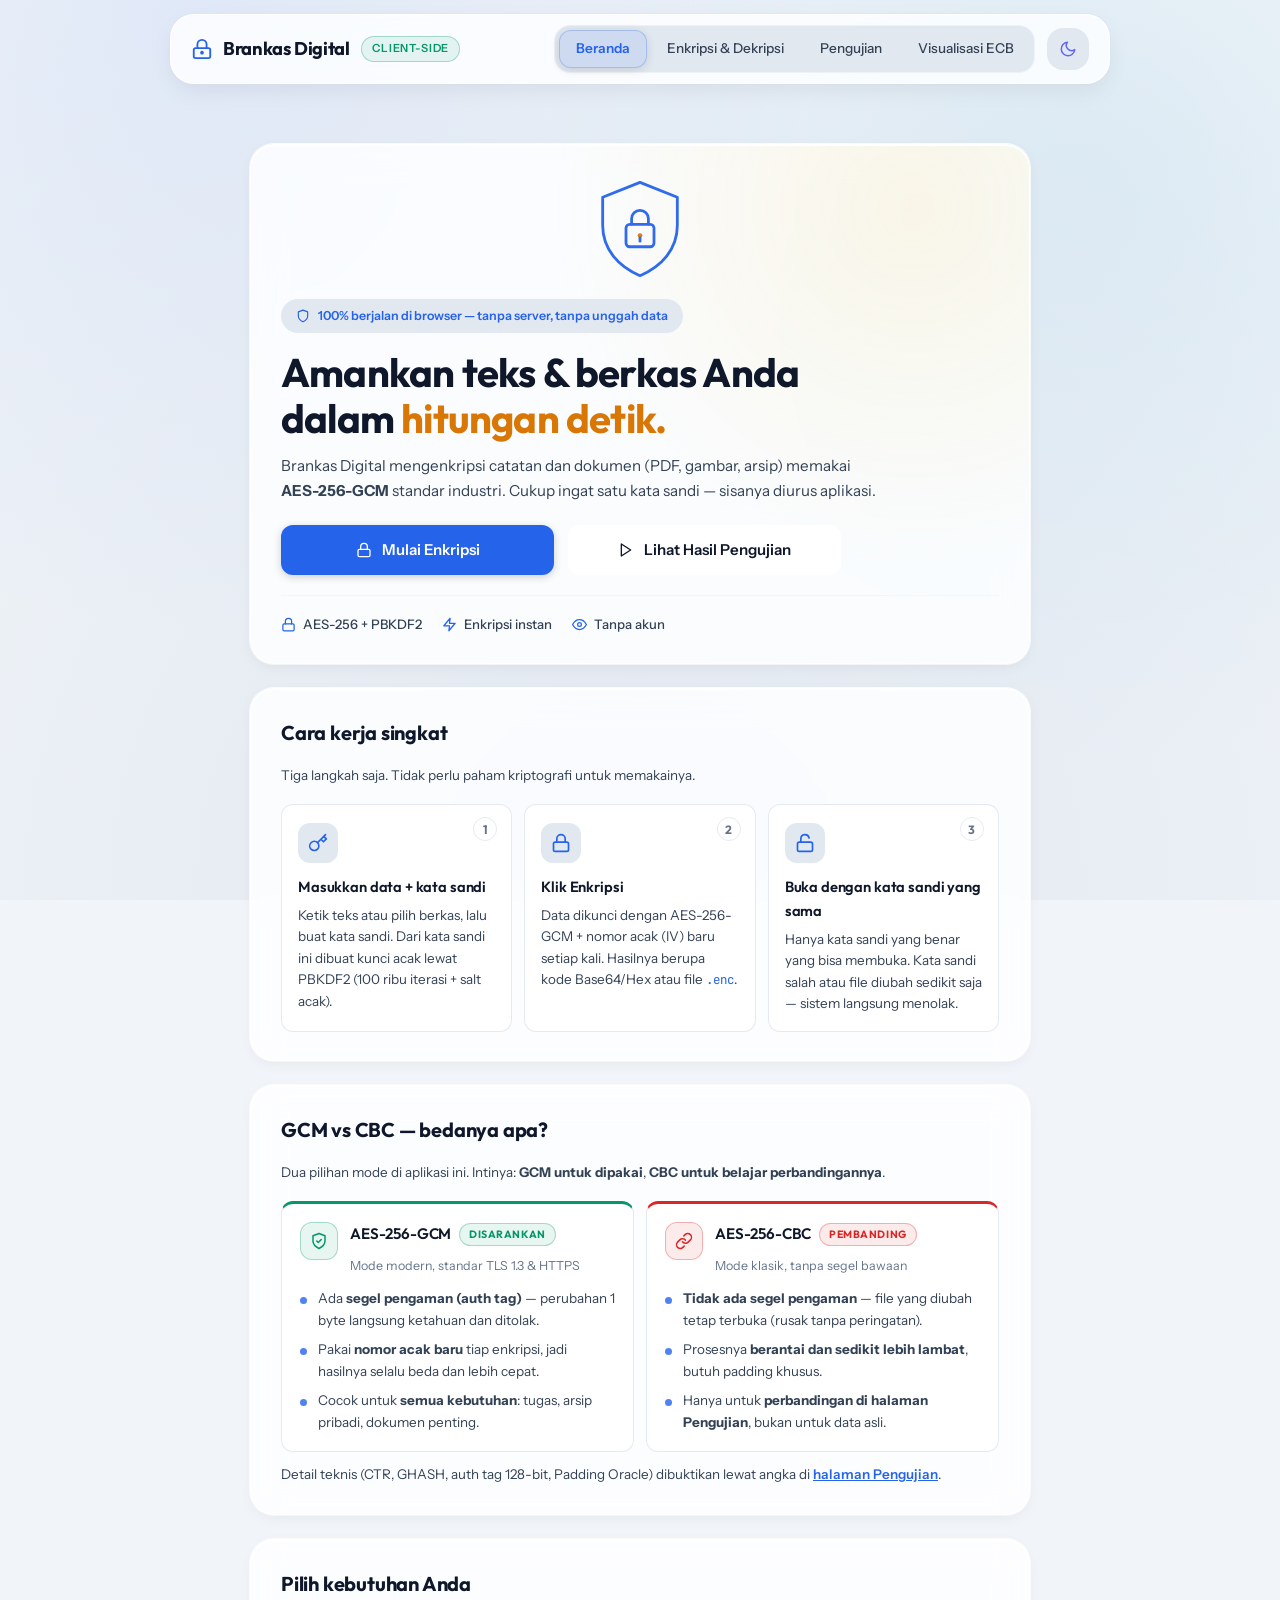
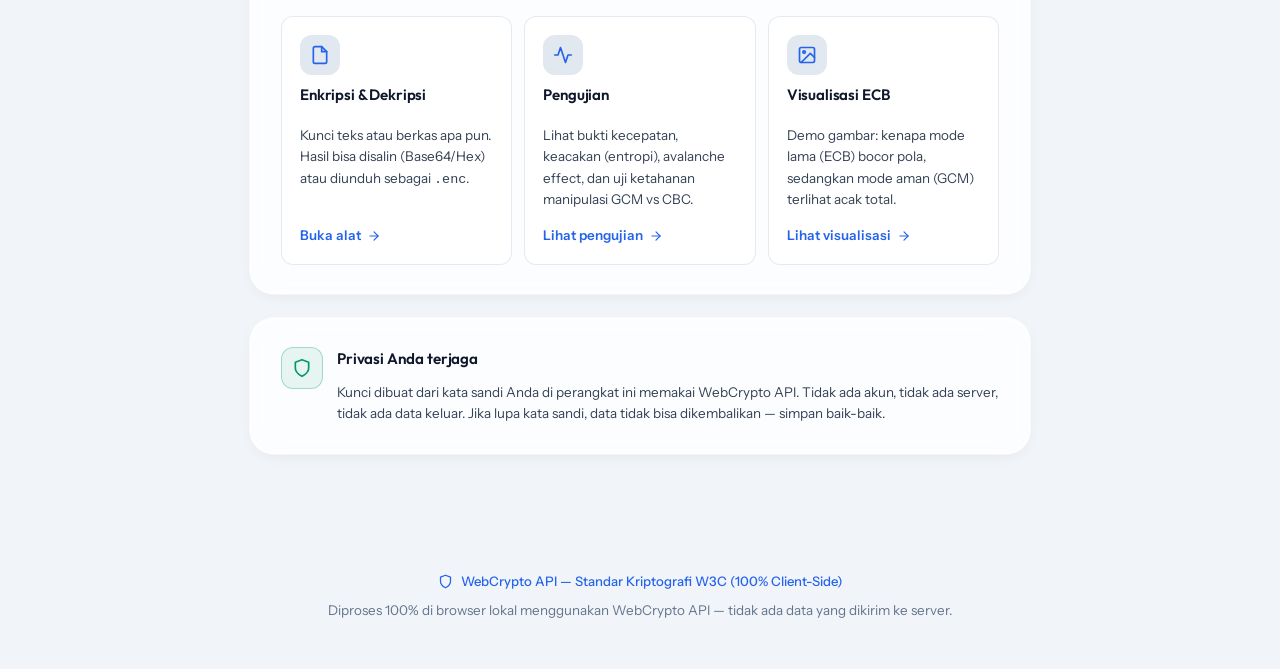
==== commit df11753f: "percantik hero beranda dikit sama pasang favicon di semua halaman" ====
--- a/index.html
+++ b/index.html
@@ -5,6 +5,8 @@
 <meta name="viewport" content="width=device-width, initial-scale=1, viewport-fit=cover">
 <title>Beranda — Brankas Digital</title>
 <meta name="description" content="Brankas Digital: enkripsi teks dan berkas AES-256 langsung di browser. Tanpa server, tanpa data keluar.">
+<meta name="theme-color" content="#070a12">
+<link rel="icon" href="data:image/svg+xml,%3Csvg xmlns='http://www.w3.org/2000/svg' viewBox='0 0 24 24' fill='none' stroke='%2338bdf8' stroke-width='2' stroke-linecap='round' stroke-linejoin='round'%3E%3Crect x='3' y='11' width='18' height='11' rx='2'/%3E%3Cpath d='M7 11V7a5 5 0 0 1 10 0v4'/%3E%3C/svg%3E">
 <script>
   (function() {
     var saved = localStorage.getItem("brankas-theme");
@@ -63,11 +65,20 @@
 
     <!-- HERO -->
     <section class="panel hero">
+      <div class="hero-art" aria-hidden="true">
+        <svg viewBox="0 0 120 120" width="112" height="112" fill="none" stroke="currentColor" stroke-width="3" stroke-linecap="round" stroke-linejoin="round">
+          <path d="M60 10 100 26v30c0 26-17 44-40 54-23-10-40-28-40-54V26z"></path>
+          <rect x="45" y="55" width="30" height="24" rx="4"></rect>
+          <path d="M51 55v-6a9 9 0 0 1 18 0v6"></path>
+          <circle cx="60" cy="67" r="2.5" fill="var(--warning)" stroke="none"></circle>
+          <line x1="60" y1="69.5" x2="60" y2="73"></line>
+        </svg>
+      </div>
       <div class="hero-badge">
         <svg viewBox="0 0 24 24" width="14" height="14" fill="none" stroke="currentColor" stroke-width="2" stroke-linecap="round" stroke-linejoin="round"><path d="M12 22s8-4 8-10V5l-8-3-8 3v7c0 6 8 10 8 10z"></path></svg>
         <span>100% berjalan di browser — tanpa server, tanpa unggah data</span>
       </div>
-      <h1 class="hero-title">Amankan teks &amp; berkas Anda dalam hitungan detik.</h1>
+      <h1 class="hero-title">Amankan teks &amp; berkas Anda dalam <span class="warm">hitungan detik.</span></h1>
       <p class="hero-sub">Brankas Digital mengenkripsi catatan dan dokumen (PDF, gambar, arsip) memakai <strong>AES-256-GCM</strong> standar industri. Cukup ingat satu kata sandi — sisanya diurus aplikasi.</p>
       <div class="btn-row hero-cta">
         <a class="btn-primary" href="enkripsi.html">
--- a/css/tokens.css
+++ b/css/tokens.css
@@ -36,11 +36,10 @@
   --text-muted: #64748b;
   
   --primary: #38bdf8;
-  --primary-gradient: linear-gradient(135deg, #38bdf8 0%, #22d3ee 50%, #3b82f6 100%);
   --primary-hover: #7dd3fc;
   --primary-active: #0ea5e9;
   --primary-contrast: #031324;
-  --primary-glow: 0 0 25px rgba(56, 189, 248, 0.35);
+  /* --primary-glow removed: replaced by neutral shadow */
   
   --accent-cyan: #22d3ee;
   --accent-blue: #3b82f6;
@@ -58,8 +57,8 @@
   --danger-bg: rgba(248, 113, 113, 0.12);
   --danger-border: rgba(248, 113, 113, 0.35);
   
-  --card-shadow: 0 16px 40px -10px rgba(0, 0, 0, 0.6), inset 0 1px 0 rgba(255, 255, 255, 0.1);
-  --card-shadow-hover: 0 24px 50px -12px rgba(0, 0, 0, 0.75), 0 0 25px rgba(56, 189, 248, 0.2), inset 0 1px 0 rgba(255, 255, 255, 0.2);
+  --card-shadow: 0 8px 24px -6px rgba(0, 0, 0, 0.45), inset 0 1px 0 rgba(255, 255, 255, 0.08);
+  --card-shadow-hover: 0 16px 36px -8px rgba(0, 0, 0, 0.6), inset 0 1px 0 rgba(255, 255, 255, 0.14);
   
   --topbar-bg: rgba(11, 17, 30, 0.72);
   --topbar-border: rgba(255, 255, 255, 0.14);
@@ -110,11 +109,10 @@
   --text-muted: #64748b;
   
   --primary: #2563eb;
-  --primary-gradient: linear-gradient(135deg, #2563eb 0%, #1d4ed8 50%, #0284c7 100%);
   --primary-hover: #1d4ed8;
   --primary-active: #1e40af;
   --primary-contrast: #ffffff;
-  --primary-glow: 0 6px 20px rgba(37, 99, 235, 0.28);
+  /* --primary-glow removed: replaced by neutral shadow */
   
   --accent-cyan: #0284c7;
   --accent-blue: #2563eb;
@@ -132,8 +130,8 @@
   --danger-bg: rgba(220, 38, 38, 0.09);
   --danger-border: rgba(220, 38, 38, 0.3);
   
-  --card-shadow: 0 10px 30px -5px rgba(15, 23, 42, 0.07), 0 0 0 1px rgba(255, 255, 255, 0.9), inset 0 1px 0 rgba(255, 255, 255, 1);
-  --card-shadow-hover: 0 18px 40px -6px rgba(15, 23, 42, 0.12), 0 0 20px rgba(37, 99, 235, 0.15), inset 0 1px 0 rgba(255, 255, 255, 1);
+  --card-shadow: 0 4px 16px -4px rgba(15, 23, 42, 0.08), 0 0 0 1px rgba(255, 255, 255, 0.9), inset 0 1px 0 rgba(255, 255, 255, 1);
+  --card-shadow-hover: 0 10px 28px -6px rgba(15, 23, 42, 0.14), 0 0 0 1px rgba(255, 255, 255, 0.95), inset 0 1px 0 rgba(255, 255, 255, 1);
   
   --topbar-bg: rgba(255, 255, 255, 0.82);
   --topbar-border: rgba(255, 255, 255, 0.95);
--- a/css/components.css
+++ b/css/components.css
@@ -55,7 +55,6 @@
 
 .brand-icon {
   color: var(--primary);
-  filter: drop-shadow(0 0 10px var(--primary-glow));
   transition: transform var(--dur-norm) var(--spring);
 }
 
@@ -73,7 +72,6 @@
   background: var(--success-bg);
   color: var(--success);
   border: 1px solid var(--success-border);
-  backdrop-filter: blur(8px);
 }
 
 .topbar-actions {
@@ -118,10 +116,9 @@
 }
 
 [data-theme="dark"] .topnav a.active {
-  background: rgba(56, 189, 248, 0.14);
-  color: var(--primary);
-  border: 1px solid rgba(56, 189, 248, 0.3);
-  box-shadow: 0 0 16px rgba(56, 189, 248, 0.18);
+  background: rgba(56, 189, 248, 0.12);
+  color: var(--primary);
+  border: 1px solid rgba(56, 189, 248, 0.25);
 }
 
 [data-theme="light"] .topnav a.active {
@@ -192,15 +189,13 @@
   margin-bottom: 24px;
   box-shadow: var(--card-shadow);
   transition: transform var(--dur-norm) var(--ease), box-shadow var(--dur-norm) var(--ease), border-color var(--dur-norm) var(--ease);
-  animation: cardFadeUp 0.45s var(--ease) both;
-}
-
-.panel:nth-child(2) {
-  animation-delay: 0.1s;
-}
-
-.panel:nth-child(3) {
-  animation-delay: 0.2s;
+}
+
+/* Fallback for browsers without backdrop-filter (e.g. older campus PCs) */
+@supports not (backdrop-filter: blur(1px)) {
+  .panel {
+    background: var(--surface);
+  }
 }
 
 .panel:hover {
@@ -218,9 +213,6 @@
   display: flex;
   align-items: center;
   gap: 10px;
-  background: linear-gradient(135deg, var(--text) 30%, var(--primary) 100%);
-  -webkit-background-clip: text;
-  -webkit-text-fill-color: transparent;
 }
 
 .panel h3 {
@@ -281,9 +273,8 @@
 [data-theme="dark"] .algo-btn.active,
 [data-theme="dark"] .mode-btn.active {
   background: rgba(56, 189, 248, 0.12);
-  border-color: rgba(56, 189, 248, 0.35);
-  color: var(--primary);
-  box-shadow: 0 0 16px rgba(56, 189, 248, 0.15);
+  border-color: rgba(56, 189, 248, 0.25);
+  color: var(--primary);
 }
 
 /* =====================================================================
@@ -332,6 +323,23 @@
 textarea::placeholder {
   color: var(--text-muted);
   opacity: 0.8;
+}
+
+/* Sembunyikan tombol reveal/clear bawaan browser (Edge/IE/Chrome)
+   agar hanya tersisa 1 tombol mata custom (.pw-toggle). */
+input[type="password"]::-ms-reveal,
+input[type="password"]::-ms-clear {
+  display: none;
+  width: 0;
+  height: 0;
+}
+
+input::-webkit-credentials-auto-fill-button,
+input::-webkit-textfield-decoration-container {
+  visibility: hidden;
+  pointer-events: none;
+  position: absolute;
+  right: 0;
 }
 
 /* Password field with toggle */
@@ -367,6 +375,8 @@
   background: rgba(255, 255, 255, 0.06);
 }
 
+/* === BLOK SAYA (meter + inspector, commit terpisah) === */
+
 /* Hints & Guidelines */
 .hint {
   font-size: 0.84rem;
@@ -418,20 +428,20 @@
 }
 
 .btn-primary {
-  background: var(--primary-gradient);
+  background: var(--primary);
   color: var(--primary-contrast);
-  box-shadow: var(--primary-glow);
+  box-shadow: 0 2px 8px rgba(0, 0, 0, 0.18);
 }
 
 .btn-primary:hover {
-  transform: translateY(-2px) scale(1.01);
-  box-shadow: 0 0 30px rgba(56, 189, 248, 0.45);
-  filter: brightness(1.06);
+  background: var(--primary-hover);
+  transform: translateY(-2px);
+  box-shadow: 0 6px 18px rgba(0, 0, 0, 0.22);
 }
 
 .btn-primary:active {
   transform: translateY(0) scale(0.98);
-  filter: brightness(0.95);
+  background: var(--primary-active);
 }
 
 .btn-primary:disabled {
@@ -482,16 +492,16 @@
 
 .dropzone:hover {
   border-color: var(--primary);
-  background: rgba(56, 189, 248, 0.06);
+  background: rgba(56, 189, 248, 0.05);
   transform: translateY(-2px);
-  box-shadow: 0 8px 25px rgba(56, 189, 248, 0.12);
+  box-shadow: 0 6px 18px rgba(0, 0, 0, 0.1);
 }
 
 .dropzone.dragover {
   border-color: var(--primary);
-  background: rgba(56, 189, 248, 0.12);
-  transform: scale(1.02);
-  box-shadow: 0 0 25px rgba(56, 189, 248, 0.25);
+  background: rgba(56, 189, 248, 0.08);
+  transform: scale(1.01);
+  box-shadow: 0 8px 20px rgba(0, 0, 0, 0.12);
 }
 
 .dropzone p {
@@ -535,7 +545,6 @@
   background: var(--success-bg);
   color: var(--success);
   border: 1px solid var(--success-border);
-  backdrop-filter: blur(8px);
 }
 
 .badge::before {
@@ -573,7 +582,7 @@
 .btn-fmt.active {
   background: var(--primary);
   color: var(--primary-contrast);
-  box-shadow: var(--primary-glow);
+  box-shadow: 0 1px 4px rgba(0, 0, 0, 0.15);
 }
 
 .btn-copy {
@@ -628,9 +637,9 @@
 }
 
 .progress-box {
-  background: rgba(56, 189, 248, 0.08);
-  color: var(--primary);
-  border: 1px solid rgba(56, 189, 248, 0.28);
+  background: rgba(56, 189, 248, 0.06);
+  color: var(--primary);
+  border: 1px solid rgba(56, 189, 248, 0.2);
   position: relative;
   overflow: hidden;
 }
@@ -639,8 +648,95 @@
   content: "";
   position: absolute;
   inset: 0;
-  background: linear-gradient(90deg, transparent, rgba(56, 189, 248, 0.2), transparent);
+  background: linear-gradient(90deg, transparent, rgba(56, 189, 248, 0.12), transparent);
   animation: shimmer 1.5s infinite;
+}
+
+/* =====================================================================
+   MODE INTRO & ALGO HINT (penjelasan singkat tiap halaman)
+   ===================================================================== */
+.mode-intro {
+  display: flex;
+  gap: 14px;
+  align-items: flex-start;
+}
+
+.mode-intro-icon {
+  display: inline-flex;
+  align-items: center;
+  justify-content: center;
+  width: 42px;
+  height: 42px;
+  border-radius: var(--r-md);
+  flex-shrink: 0;
+  color: var(--primary);
+  background: var(--toggle-bg);
+  border: 1px solid var(--border);
+}
+
+.algo-hint-grid {
+  display: grid;
+  grid-template-columns: 1fr;
+  gap: 8px;
+  margin-top: 4px;
+}
+
+@media (min-width: 640px) {
+  .algo-hint-grid { grid-template-columns: 1fr 1fr; }
+}
+
+.algo-hint-item {
+  display: flex;
+  gap: 10px;
+  align-items: flex-start;
+  border: 1px solid var(--border);
+  border-radius: var(--r-md);
+  background: var(--surface);
+  padding: 11px 13px;
+  font-size: 0.83rem;
+  line-height: 1.55;
+  color: var(--text-secondary);
+}
+
+.algo-hint-item svg {
+  flex-shrink: 0;
+  margin-top: 2px;
+  color: var(--primary);
+}
+
+.algo-hint-item p {
+  margin: 0;
+}
+
+.notice-box {
+  display: flex;
+  gap: 12px;
+  align-items: flex-start;
+  border: 1px solid var(--warning-border);
+  background: var(--warning-bg);
+  color: var(--text);
+  border-radius: var(--r-md);
+  padding: 13px 15px;
+  font-size: 0.86rem;
+  line-height: 1.6;
+  margin-bottom: 16px;
+}
+
+.notice-box svg {
+  flex-shrink: 0;
+  margin-top: 2px;
+  color: var(--warning);
+}
+
+.notice-box strong {
+  font-weight: 700;
+}
+
+.inline-icon {
+  display: inline-flex;
+  vertical-align: -3px;
+  margin-right: 4px;
+  color: var(--primary);
 }
 
 /* =====================================================================
--- a/css/pages/beranda.css
+++ b/css/pages/beranda.css
@@ -3,6 +3,19 @@
 .hero {
   overflow: hidden;
   position: relative;
+  background-image: radial-gradient(circle at 85% 12%, rgba(251, 191, 36, 0.10), transparent 45%);
+}
+
+.hero-art {
+  display: flex;
+  justify-content: center;
+  color: var(--primary);
+  margin-bottom: 14px;
+  opacity: 0.95;
+}
+
+.hero-title .warm {
+  color: var(--warning);
 }
 
 .hero-badge {
